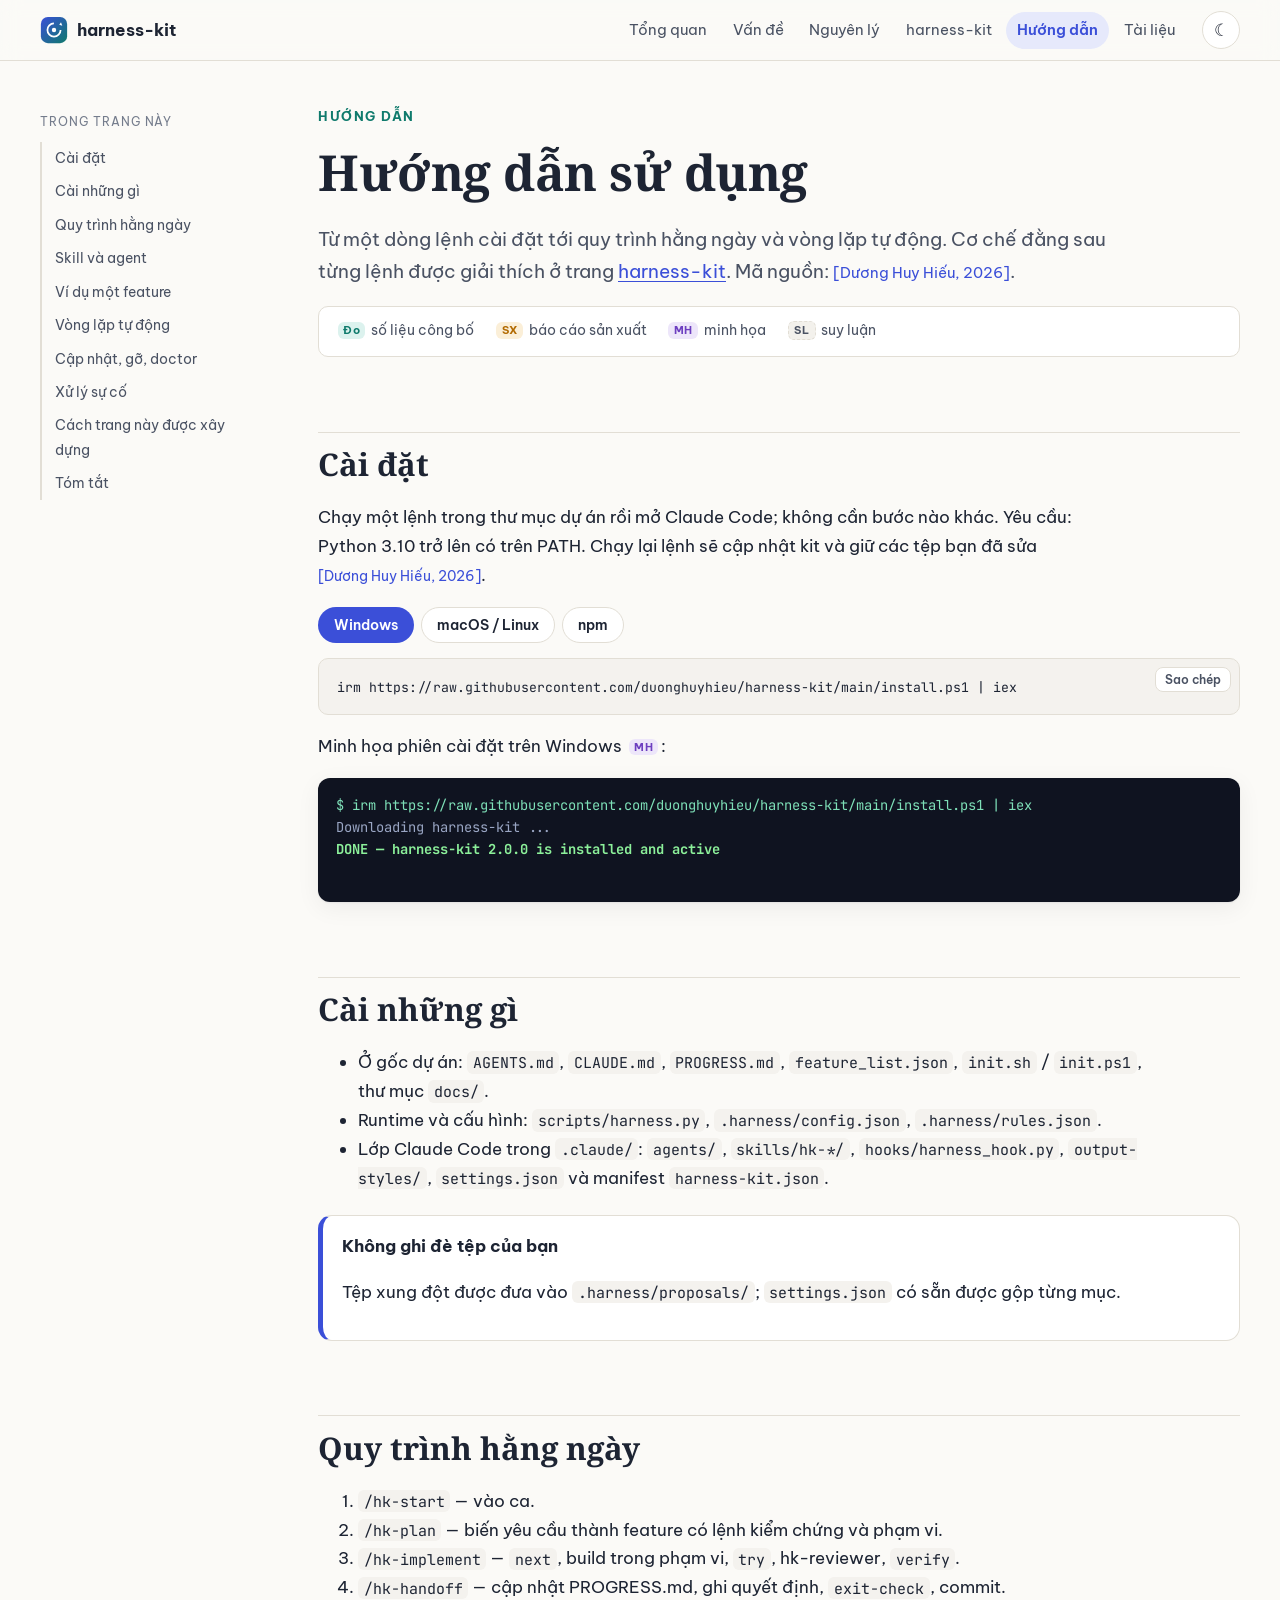
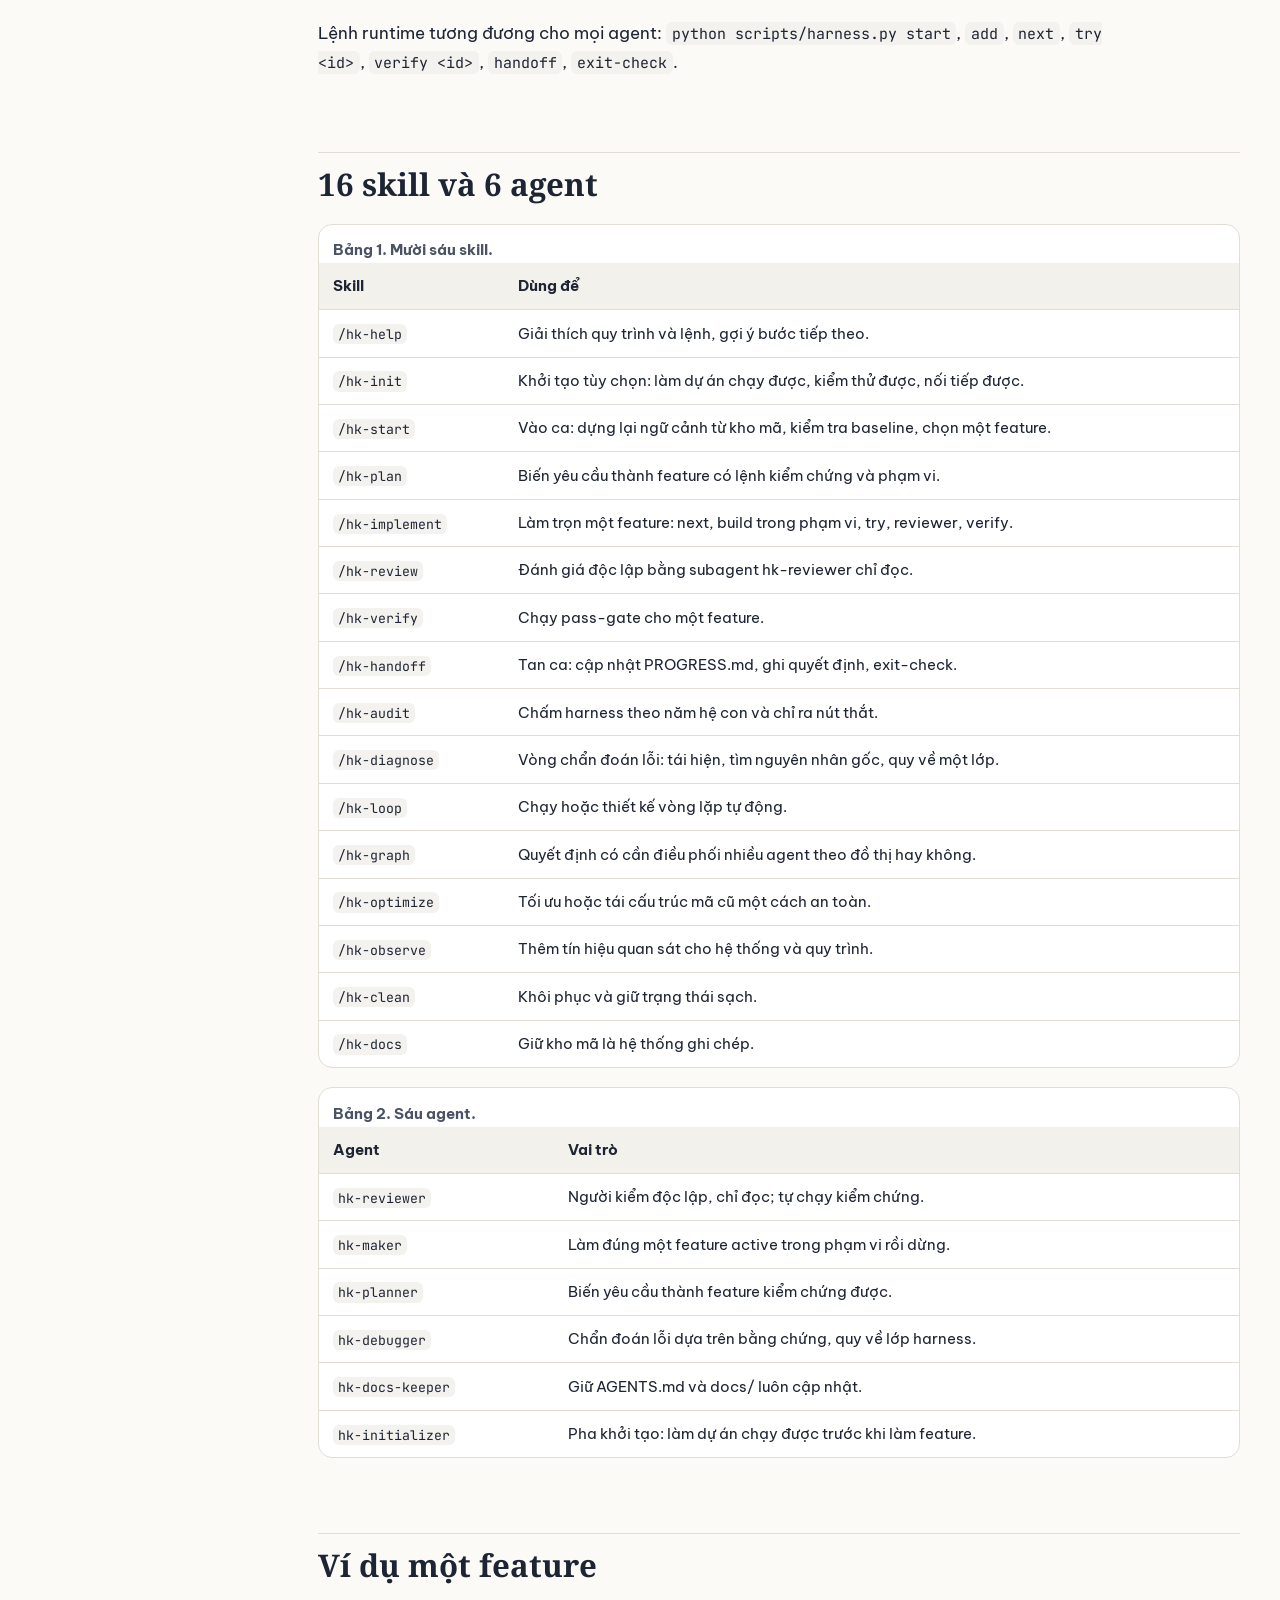
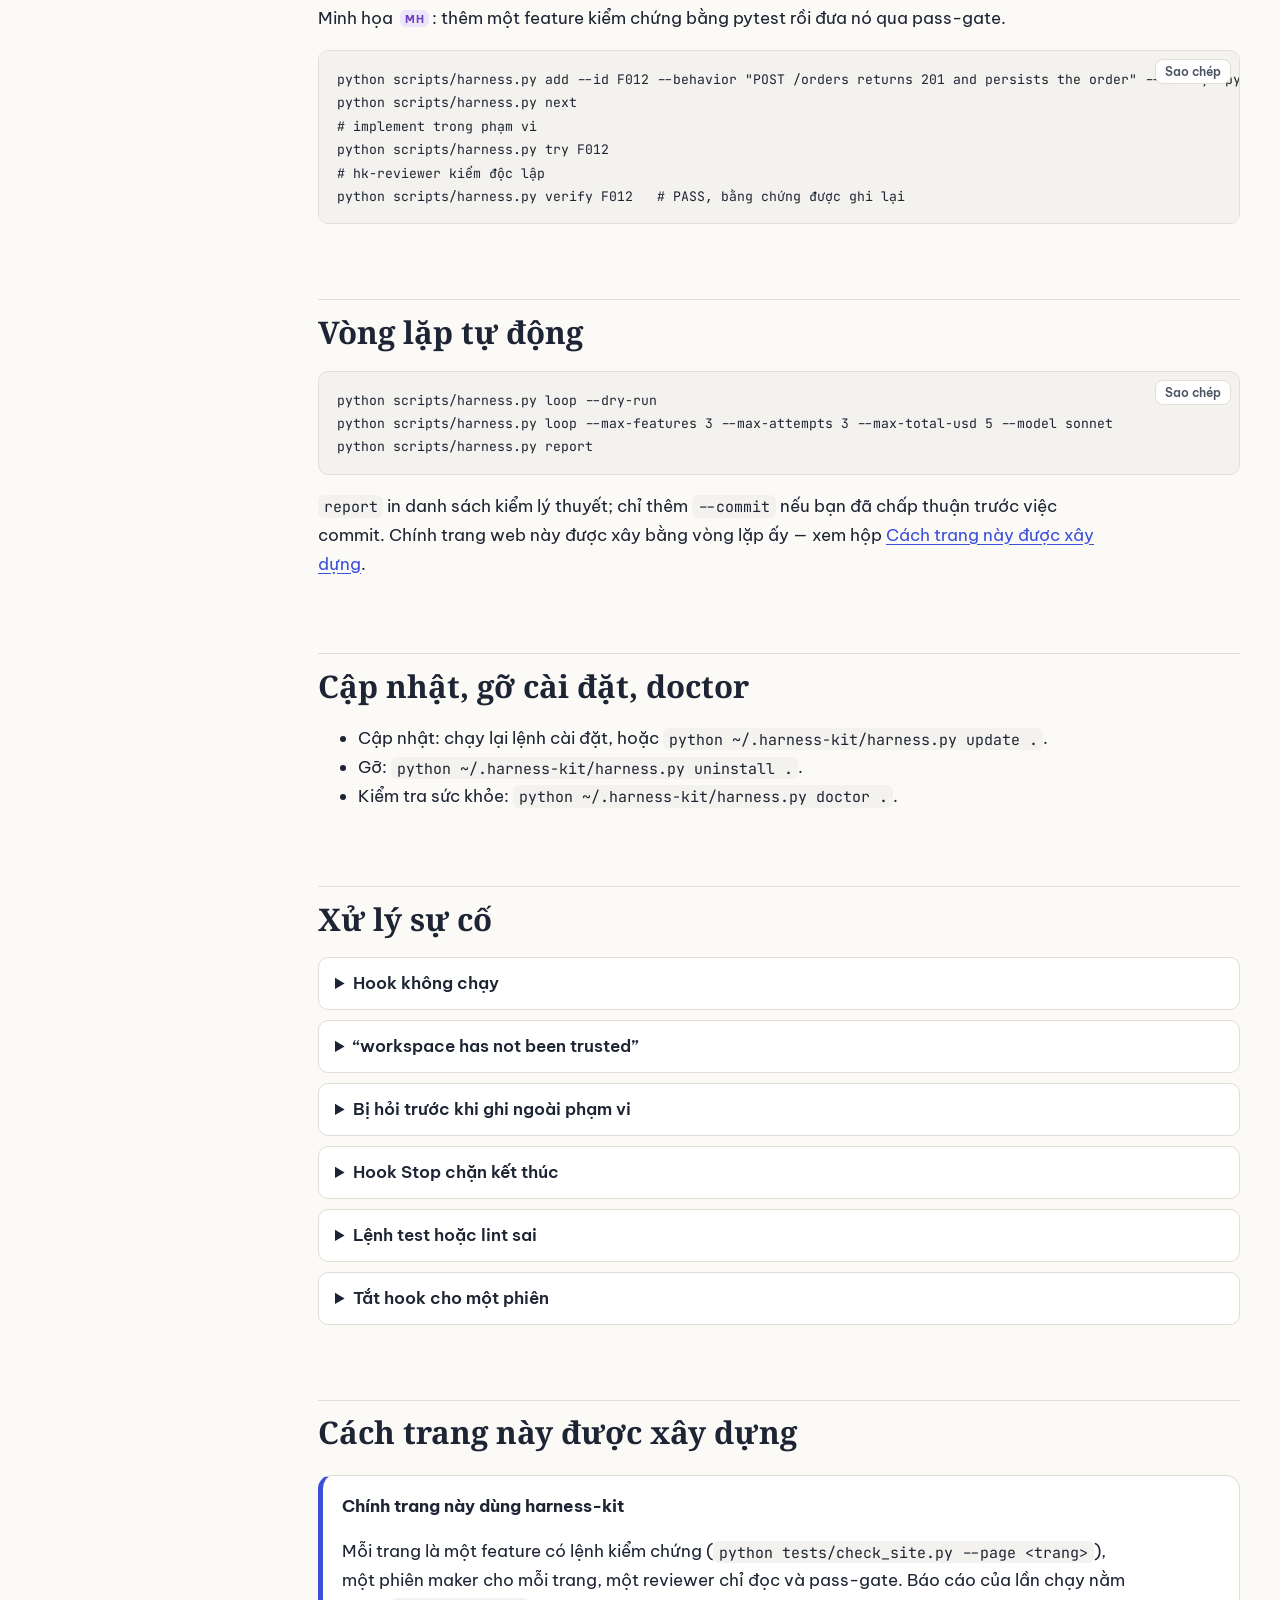
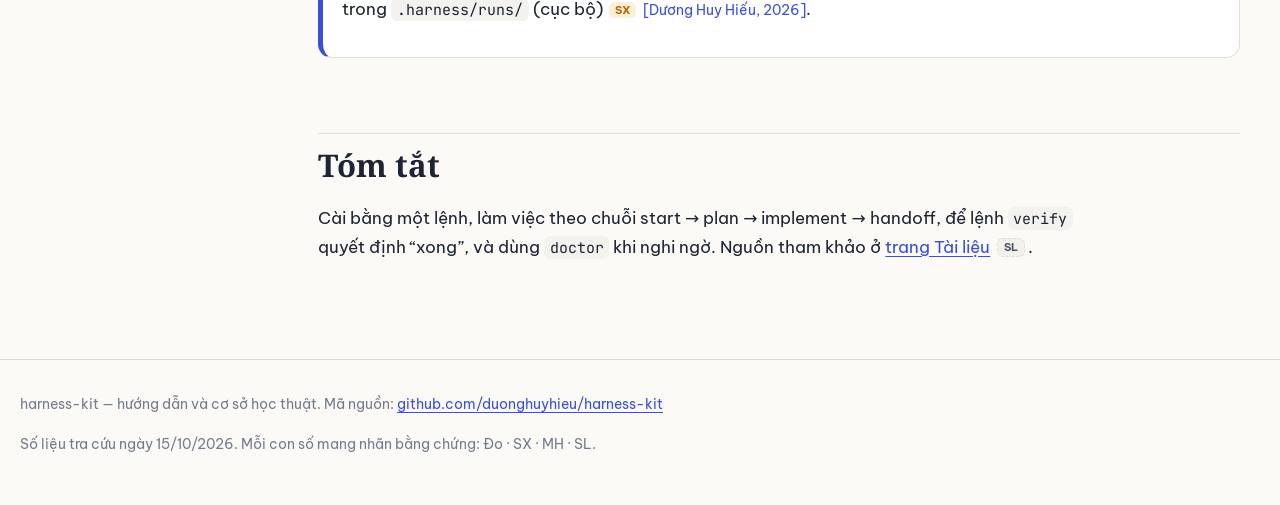
==== guide.html @ b2e69d12 "feat(F005): guide.html (Hướng dẫn sử dụng): install tabs (Windows / macO Automated by `harness.py lo" ====
<!doctype html>
<html lang="vi">
<head>
  <meta charset="utf-8">
  <meta name="viewport" content="width=device-width, initial-scale=1">
  <title>Hướng dẫn sử dụng — harness-kit</title>
  <meta name="description" content="Cài đặt harness-kit trên Windows, macOS/Linux hoặc npm, quy trình hằng ngày, 16 skill và 6 agent, ví dụ một feature, vòng lặp tự động, cập nhật và xử lý sự cố.">
  <link rel="preconnect" href="https://fonts.googleapis.com">
  <link rel="preconnect" href="https://fonts.gstatic.com" crossorigin>
  <link href="https://fonts.googleapis.com/css2?family=Be+Vietnam+Pro:wght@400;600;700&family=Noto+Serif:wght@600;700&family=JetBrains+Mono:wght@400;600&display=swap" rel="stylesheet">
  <link rel="stylesheet" href="assets/css/style.css">
  <link rel="icon" href="assets/img/mark.svg" type="image/svg+xml">
  <script defer src="assets/js/main.js"></script>
</head>
<body>
<a class="skip-link" href="#main">Bỏ qua điều hướng</a>
<div class="progress" aria-hidden="true"></div>
<header class="site-header">
  <div class="site-header__inner">
    <a class="brand" href="index.html"><img class="brand__mark" src="assets/img/mark.svg" alt="">harness-kit</a>
    <nav class="nav" aria-label="Điều hướng chính">
      <a href="index.html">Tổng quan</a>
      <a href="problems.html">Vấn đề</a>
      <a href="principles.html">Nguyên lý</a>
      <a href="harness-kit.html">harness-kit</a>
      <a href="guide.html" aria-current="page">Hướng dẫn</a>
      <a href="references.html">Tài liệu</a>
    </nav>
    <button class="theme-toggle" type="button" aria-label="Đổi giao diện sáng/tối">☾</button>
  </div>
</header>

<div class="page">
  <aside class="toc" aria-label="Mục lục trang">
    <p class="toc__title">Trong trang này</p>
    <ol>
      <li><a href="#cai-dat">Cài đặt</a></li>
      <li><a href="#cai-gi">Cài những gì</a></li>
      <li><a href="#quy-trinh">Quy trình hằng ngày</a></li>
      <li><a href="#lenh">Skill và agent</a></li>
      <li><a href="#vi-du">Ví dụ một feature</a></li>
      <li><a href="#vong-lap">Vòng lặp tự động</a></li>
      <li><a href="#cap-nhat">Cập nhật, gỡ, doctor</a></li>
      <li><a href="#su-co">Xử lý sự cố</a></li>
      <li><a href="#cach-xay-dung">Cách trang này được xây dựng</a></li>
      <li><a href="#tom-tat">Tóm tắt</a></li>
    </ol>
  </aside>

  <main id="main" class="content">
    <p class="eyebrow">HƯỚNG DẪN</p>
    <h1>Hướng dẫn sử dụng</h1>
    <p class="lead">Từ một dòng lệnh cài đặt tới quy trình hằng ngày và vòng lặp tự động. Cơ chế đằng sau từng lệnh được giải thích ở trang <a href="harness-kit.html">harness-kit</a>. Mã nguồn: <a class="cite" href="references.html#ref-harness-kit">Dương Huy Hiếu, 2026</a>.</p>

    <div class="legend" aria-label="Chú giải nhãn bằng chứng">
      <span><span class="ev" data-evidence="do">Đo</span> số liệu công bố</span>
      <span><span class="ev" data-evidence="sx">SX</span> báo cáo sản xuất</span>
      <span><span class="ev" data-evidence="mh">MH</span> minh họa</span>
      <span><span class="ev" data-evidence="sl">SL</span> suy luận</span>
    </div>

    <section id="cai-dat" class="reveal">
      <h2>Cài đặt</h2>
      <p>Chạy một lệnh trong thư mục dự án rồi mở Claude Code; không cần bước nào khác. Yêu cầu: Python 3.10 trở lên có trên PATH. Chạy lại lệnh sẽ cập nhật kit và giữ các tệp bạn đã sửa <a class="cite" href="references.html#ref-harness-kit">Dương Huy Hiếu, 2026</a>.</p>
      <div class="tabs" data-component="tabs">
        <div role="tablist" aria-label="Cách cài">
          <button role="tab" id="tab-win" aria-controls="panel-win">Windows</button>
          <button role="tab" id="tab-unix" aria-controls="panel-unix">macOS / Linux</button>
          <button role="tab" id="tab-npm" aria-controls="panel-npm">npm</button>
        </div>
        <div role="tabpanel" id="panel-win" aria-labelledby="tab-win"><pre><code>irm https://raw.githubusercontent.com/duonghuyhieu/harness-kit/main/install.ps1 | iex</code></pre></div>
        <div role="tabpanel" id="panel-unix" aria-labelledby="tab-unix"><pre><code>curl -fsSL https://raw.githubusercontent.com/duonghuyhieu/harness-kit/main/install.sh | bash</code></pre><p>Dùng được trong macOS, Linux và Git Bash.</p></div>
        <div role="tabpanel" id="panel-npm" aria-labelledby="tab-npm"><pre><code>npx github:duonghuyhieu/harness-kit
# hoặc
npm install -D github:duonghuyhieu/harness-kit</code></pre></div>
      </div>
      <p>Minh họa phiên cài đặt trên Windows <span class="ev" data-evidence="mh">MH</span>:</p>
      <div data-component="terminal" aria-label="Minh họa terminal">
        <span data-line="prompt">irm https://raw.githubusercontent.com/duonghuyhieu/harness-kit/main/install.ps1 | iex</span>
        <span data-line="out">Downloading harness-kit ...</span>
        <span data-line="ok">DONE — harness-kit 2.0.0 is installed and active</span>
      </div>
    </section>

    <section id="cai-gi" class="reveal">
      <h2>Cài những gì</h2>
      <ul>
        <li>Ở gốc dự án: <code>AGENTS.md</code>, <code>CLAUDE.md</code>, <code>PROGRESS.md</code>, <code>feature_list.json</code>, <code>init.sh</code> / <code>init.ps1</code>, thư mục <code>docs/</code>.</li>
        <li>Runtime và cấu hình: <code>scripts/harness.py</code>, <code>.harness/config.json</code>, <code>.harness/rules.json</code>.</li>
        <li>Lớp Claude Code trong <code>.claude/</code>: <code>agents/</code>, <code>skills/hk-*/</code>, <code>hooks/harness_hook.py</code>, <code>output-styles/</code>, <code>settings.json</code> và manifest <code>harness-kit.json</code>.</li>
      </ul>
      <div class="callout callout--note"><p class="callout__title">Không ghi đè tệp của bạn</p><p>Tệp xung đột được đưa vào <code>.harness/proposals/</code>; <code>settings.json</code> có sẵn được gộp từng mục.</p></div>
    </section>

    <section id="quy-trinh" class="reveal">
      <h2>Quy trình hằng ngày</h2>
      <ol>
        <li><code>/hk-start</code> — vào ca.</li>
        <li><code>/hk-plan</code> — biến yêu cầu thành feature có lệnh kiểm chứng và phạm vi.</li>
        <li><code>/hk-implement</code> — <code>next</code>, build trong phạm vi, <code>try</code>, hk-reviewer, <code>verify</code>.</li>
        <li><code>/hk-handoff</code> — cập nhật PROGRESS.md, ghi quyết định, <code>exit-check</code>, commit.</li>
      </ol>
      <p>Lệnh runtime tương đương cho mọi agent: <code>python scripts/harness.py start</code>, <code>add</code>, <code>next</code>, <code>try &lt;id&gt;</code>, <code>verify &lt;id&gt;</code>, <code>handoff</code>, <code>exit-check</code>.</p>
    </section>

    <section id="lenh" class="reveal">
      <h2>16 skill và 6 agent</h2>
      <div class="table-wrap"><table><caption>Bảng 1. Mười sáu skill.</caption><thead><tr><th>Skill</th><th>Dùng để</th></tr></thead><tbody>
        <tr><td><code>/hk-help</code></td><td>Giải thích quy trình và lệnh, gợi ý bước tiếp theo.</td></tr>
        <tr><td><code>/hk-init</code></td><td>Khởi tạo tùy chọn: làm dự án chạy được, kiểm thử được, nối tiếp được.</td></tr>
        <tr><td><code>/hk-start</code></td><td>Vào ca: dựng lại ngữ cảnh từ kho mã, kiểm tra baseline, chọn một feature.</td></tr>
        <tr><td><code>/hk-plan</code></td><td>Biến yêu cầu thành feature có lệnh kiểm chứng và phạm vi.</td></tr>
        <tr><td><code>/hk-implement</code></td><td>Làm trọn một feature: next, build trong phạm vi, try, reviewer, verify.</td></tr>
        <tr><td><code>/hk-review</code></td><td>Đánh giá độc lập bằng subagent hk-reviewer chỉ đọc.</td></tr>
        <tr><td><code>/hk-verify</code></td><td>Chạy pass-gate cho một feature.</td></tr>
        <tr><td><code>/hk-handoff</code></td><td>Tan ca: cập nhật PROGRESS.md, ghi quyết định, exit-check.</td></tr>
        <tr><td><code>/hk-audit</code></td><td>Chấm harness theo năm hệ con và chỉ ra nút thắt.</td></tr>
        <tr><td><code>/hk-diagnose</code></td><td>Vòng chẩn đoán lỗi: tái hiện, tìm nguyên nhân gốc, quy về một lớp.</td></tr>
        <tr><td><code>/hk-loop</code></td><td>Chạy hoặc thiết kế vòng lặp tự động.</td></tr>
        <tr><td><code>/hk-graph</code></td><td>Quyết định có cần điều phối nhiều agent theo đồ thị hay không.</td></tr>
        <tr><td><code>/hk-optimize</code></td><td>Tối ưu hoặc tái cấu trúc mã cũ một cách an toàn.</td></tr>
        <tr><td><code>/hk-observe</code></td><td>Thêm tín hiệu quan sát cho hệ thống và quy trình.</td></tr>
        <tr><td><code>/hk-clean</code></td><td>Khôi phục và giữ trạng thái sạch.</td></tr>
        <tr><td><code>/hk-docs</code></td><td>Giữ kho mã là hệ thống ghi chép.</td></tr>
      </tbody></table></div>
      <div class="table-wrap"><table><caption>Bảng 2. Sáu agent.</caption><thead><tr><th>Agent</th><th>Vai trò</th></tr></thead><tbody>
        <tr><td><code>hk-reviewer</code></td><td>Người kiểm độc lập, chỉ đọc; tự chạy kiểm chứng.</td></tr>
        <tr><td><code>hk-maker</code></td><td>Làm đúng một feature active trong phạm vi rồi dừng.</td></tr>
        <tr><td><code>hk-planner</code></td><td>Biến yêu cầu thành feature kiểm chứng được.</td></tr>
        <tr><td><code>hk-debugger</code></td><td>Chẩn đoán lỗi dựa trên bằng chứng, quy về lớp harness.</td></tr>
        <tr><td><code>hk-docs-keeper</code></td><td>Giữ AGENTS.md và docs/ luôn cập nhật.</td></tr>
        <tr><td><code>hk-initializer</code></td><td>Pha khởi tạo: làm dự án chạy được trước khi làm feature.</td></tr>
      </tbody></table></div>
    </section>

    <section id="vi-du" class="reveal">
      <h2>Ví dụ một feature</h2>
      <p>Minh họa <span class="ev" data-evidence="mh">MH</span>: thêm một feature kiểm chứng bằng pytest rồi đưa nó qua pass-gate.</p>
      <pre><code>python scripts/harness.py add --id F012 --behavior "POST /orders returns 201 and persists the order" --verify "pytest tests/test_orders.py -q" --scope "src/orders/*" "tests/test_orders.py"
python scripts/harness.py next
# implement trong phạm vi
python scripts/harness.py try F012
# hk-reviewer kiểm độc lập
python scripts/harness.py verify F012   # PASS, bằng chứng được ghi lại</code></pre>
    </section>

    <section id="vong-lap" class="reveal">
      <h2>Vòng lặp tự động</h2>
      <pre><code>python scripts/harness.py loop --dry-run
python scripts/harness.py loop --max-features 3 --max-attempts 3 --max-total-usd 5 --model sonnet
python scripts/harness.py report</code></pre>
      <p><code>report</code> in danh sách kiểm lý thuyết; chỉ thêm <code>--commit</code> nếu bạn đã chấp thuận trước việc commit. Chính trang web này được xây bằng vòng lặp ấy — xem hộp <a href="#cach-xay-dung">Cách trang này được xây dựng</a>.</p>
    </section>

    <section id="cap-nhat" class="reveal">
      <h2>Cập nhật, gỡ cài đặt, doctor</h2>
      <ul>
        <li>Cập nhật: chạy lại lệnh cài đặt, hoặc <code>python ~/.harness-kit/harness.py update .</code>.</li>
        <li>Gỡ: <code>python ~/.harness-kit/harness.py uninstall .</code>.</li>
        <li>Kiểm tra sức khỏe: <code>python ~/.harness-kit/harness.py doctor .</code>.</li>
      </ul>
    </section>

    <section id="su-co" class="reveal">
      <h2>Xử lý sự cố</h2>
      <details class="faq"><summary>Hook không chạy</summary><p>Chạy <code>doctor</code>: lệnh kiểm tra python cho hook và việc đăng ký hook.</p></details>
      <details class="faq"><summary>“workspace has not been trusted”</summary><p>Mở dự án một lần ở chế độ tương tác và chấp nhận trust. Sau đó các quy tắc allow có hiệu lực; hook và quy tắc deny vốn đã áp dụng.</p></details>
      <details class="faq"><summary>Bị hỏi trước khi ghi ngoài phạm vi</summary><p>Đây là thiết kế. Thêm tệp vào scope của feature hoặc tạo feature mới; hoặc đặt <code>"scope_guard": "off"</code>.</p></details>
      <details class="faq"><summary>Hook Stop chặn kết thúc</summary><p>Sửa các vấn đề được liệt kê rồi chạy <code>exit-check</code>.</p></details>
      <details class="faq"><summary>Lệnh test hoặc lint sai</summary><p>Sửa mục <code>commands</code> trong <code>.harness/config.json</code>.</p></details>
      <details class="faq"><summary>Tắt hook cho một phiên</summary><p>Đặt biến môi trường <code>HARNESS_HOOKS=off</code>.</p></details>
    </section>

    <section id="cach-xay-dung" class="reveal">
      <h2>Cách trang này được xây dựng</h2>
      <div class="callout callout--note"><p class="callout__title">Chính trang này dùng harness-kit</p>
        <p>Mỗi trang là một feature có lệnh kiểm chứng (<code>python tests/check_site.py --page &lt;trang&gt;</code>), một phiên maker cho mỗi trang, một reviewer chỉ đọc và pass-gate. Báo cáo của lần chạy nằm trong <code>.harness/runs/</code> (cục bộ) <span class="ev" data-evidence="sx">SX</span> <a class="cite" href="references.html#ref-harness-kit">Dương Huy Hiếu, 2026</a>.</p></div>
    </section>

    <section id="tom-tat" class="reveal">
      <h2>Tóm tắt</h2>
      <p>Cài bằng một lệnh, làm việc theo chuỗi start → plan → implement → handoff, để lệnh <code>verify</code> quyết định “xong”, và dùng <code>doctor</code> khi nghi ngờ. Nguồn tham khảo ở <a href="references.html">trang Tài liệu</a> <span class="ev" data-evidence="sl">SL</span>.</p>
    </section>
  </main>
</div>

<footer class="site-footer">
  <div class="site-footer__inner">
    <span>harness-kit — hướng dẫn và cơ sở học thuật. Mã nguồn: <a href="https://github.com/duonghuyhieu/harness-kit">github.com/duonghuyhieu/harness-kit</a></span>
    <span>Số liệu tra cứu ngày 15/10/2026. Mỗi con số mang nhãn bằng chứng: Đo · SX · MH · SL.</span>
  </div>
</footer>
</body>
</html>
---- assets/css/style.css ----
/* harness-tutorial — design system. Academic first: readable serif headings, generous measure, every number tagged
   with its evidence type. Motion is decorative only and switched off under prefers-reduced-motion. */

:root {
  --bg: #fbfaf7;
  --surface: #ffffff;
  --surface-2: #f3f1ec;
  --ink: #1d2433;
  --ink-2: #4a5263;
  --muted: #747c8c;
  --line: #e2ded5;
  --accent: #3b4fd8;
  --accent-soft: #e6e9fb;
  --teal: #0f7a6c;
  --teal-soft: #dcf2ee;
  --amber: #b26a00;
  --amber-soft: #fbefd8;
  --red: #c0352b;
  --red-soft: #fbe3e0;
  --violet: #6d3fc0;
  --violet-soft: #ede6fa;
  --code-bg: #f4f2ee;
  --shadow: 0 1px 2px rgba(20, 24, 40, .06), 0 6px 24px rgba(20, 24, 40, .06);
  --radius: 14px;
  --measure: 72ch;
  --font-body: "Be Vietnam Pro", "Segoe UI", system-ui, -apple-system, sans-serif;
  --font-serif: "Noto Serif", Georgia, "Times New Roman", serif;
  --font-mono: "JetBrains Mono", "Cascadia Code", Consolas, monospace;
  color-scheme: light;
}

@media (prefers-color-scheme: dark) {
  :root:not([data-theme="light"]) {
    --bg: #12151c; --surface: #191d26; --surface-2: #20252f; --ink: #e8eaf0; --ink-2: #b9bfcc; --muted: #8b93a3;
    --line: #2c323e; --accent: #8c9bff; --accent-soft: #252c52; --teal: #4fd1bd; --teal-soft: #173a35;
    --amber: #f2b45c; --amber-soft: #3a2e17; --red: #ff8a7f; --red-soft: #3d2220; --violet: #b99bff;
    --violet-soft: #2e2547; --code-bg: #1f2430; --shadow: 0 1px 2px rgba(0, 0, 0, .3), 0 8px 28px rgba(0, 0, 0, .35);
    color-scheme: dark;
  }
}
:root[data-theme="dark"] {
  --bg: #12151c; --surface: #191d26; --surface-2: #20252f; --ink: #e8eaf0; --ink-2: #b9bfcc; --muted: #8b93a3;
  --line: #2c323e; --accent: #8c9bff; --accent-soft: #252c52; --teal: #4fd1bd; --teal-soft: #173a35;
  --amber: #f2b45c; --amber-soft: #3a2e17; --red: #ff8a7f; --red-soft: #3d2220; --violet: #b99bff;
  --violet-soft: #2e2547; --code-bg: #1f2430; --shadow: 0 1px 2px rgba(0, 0, 0, .3), 0 8px 28px rgba(0, 0, 0, .35);
  color-scheme: dark;
}

* { box-sizing: border-box; }
html { scroll-behavior: smooth; scroll-padding-top: 84px; }
body {
  margin: 0; background: var(--bg); color: var(--ink); font-family: var(--font-body); font-size: 17px;
  line-height: 1.7; -webkit-font-smoothing: antialiased;
}
img, svg { max-width: 100%; }
a { color: var(--accent); text-underline-offset: 3px; }
a:hover { text-decoration-thickness: 2px; }
:focus-visible { outline: 3px solid var(--accent); outline-offset: 2px; border-radius: 4px; }
h1, h2, h3, h4 { font-family: var(--font-serif); line-height: 1.25; color: var(--ink); }
h1 { font-size: clamp(2rem, 4.2vw, 3.1rem); margin: .2em 0 .4em; letter-spacing: -.01em; }
h2 { font-size: clamp(1.45rem, 2.6vw, 1.95rem); margin: 2.4em 0 .6em; padding-top: .4em; border-top: 1px solid var(--line); }
h3 { font-size: 1.22rem; margin: 1.8em 0 .5em; }
p, li { max-width: var(--measure); }
code, pre, kbd { font-family: var(--font-mono); font-size: .88em; }
code { background: var(--code-bg); padding: .12em .38em; border-radius: 6px; }
pre {
  background: var(--code-bg); border: 1px solid var(--line); border-radius: 10px; padding: 1rem 1.1rem;
  overflow-x: auto; line-height: 1.55; position: relative;
}
pre code { background: none; padding: 0; }
.skip-link { position: absolute; left: -999px; top: 8px; background: var(--surface); padding: .5rem 1rem; z-index: 100; }
.skip-link:focus { left: 8px; }

/* ---------- header / nav / footer ---------- */
.progress { position: fixed; inset: 0 0 auto 0; height: 3px; background: linear-gradient(90deg, var(--accent), var(--teal));
  transform-origin: 0 50%; transform: scaleX(0); z-index: 60; }
.site-header {
  position: sticky; top: 0; z-index: 50; backdrop-filter: saturate(1.4) blur(10px);
  background: color-mix(in srgb, var(--bg) 82%, transparent); border-bottom: 1px solid var(--line);
}
.site-header__inner { max-width: 1240px; margin: 0 auto; display: flex; align-items: center; gap: 1rem; padding: .7rem 1.25rem; }
.brand { display: flex; align-items: center; gap: .55rem; font-weight: 700; color: var(--ink); text-decoration: none; }
.brand__mark { width: 28px; height: 28px; }
.nav { display: flex; gap: .2rem; flex-wrap: wrap; margin-left: auto; }
.nav a { color: var(--ink-2); text-decoration: none; padding: .35rem .7rem; border-radius: 999px; font-size: .94rem; }
.nav a:hover { background: var(--surface-2); color: var(--ink); }
.nav a[aria-current="page"] { background: var(--accent-soft); color: var(--accent); font-weight: 600; }
.theme-toggle { border: 1px solid var(--line); background: var(--surface); color: var(--ink); border-radius: 999px;
  width: 38px; height: 38px; cursor: pointer; font-size: 1.05rem; }
.site-footer { border-top: 1px solid var(--line); margin-top: 5rem; padding: 2rem 1.25rem 3rem; color: var(--muted); font-size: .9rem; }
.site-footer__inner { max-width: 1240px; margin: 0 auto; display: flex; flex-wrap: wrap; gap: 1rem 2rem; justify-content: space-between; }

/* ---------- page layout ---------- */
.page { max-width: 1240px; margin: 0 auto; padding: 0 1.25rem; display: grid; grid-template-columns: 230px minmax(0, 1fr); gap: 3rem; }
.page--wide { grid-template-columns: minmax(0, 1fr); }
.toc { position: sticky; top: 92px; align-self: start; max-height: calc(100vh - 110px); overflow: auto; padding: 1.2rem 0; font-size: .9rem; }
.toc__title { font-size: .75rem; text-transform: uppercase; letter-spacing: .08em; color: var(--muted); margin: 0 0 .6rem; }
.toc ol { list-style: none; margin: 0; padding: 0; border-left: 2px solid var(--line); }
.toc a { display: block; padding: .28rem .8rem; margin-left: -2px; border-left: 2px solid transparent; color: var(--ink-2); text-decoration: none; }
.toc a.is-active { border-left-color: var(--accent); color: var(--accent); font-weight: 600; }
.content { padding: 2rem 0 0; min-width: 0; }
.eyebrow { font-size: .8rem; font-weight: 700; letter-spacing: .12em; text-transform: uppercase; color: var(--teal); }
.lead { font-size: 1.18rem; color: var(--ink-2); max-width: 64ch; }

/* ---------- hero ---------- */
.hero { display: grid; grid-template-columns: minmax(0, 1.1fr) minmax(0, .9fr); gap: 2.5rem; align-items: center; padding: 3.5rem 0 1rem; }
.hero__title { font-size: clamp(2.2rem, 5vw, 3.6rem); }
.hero__title em { font-style: normal; background: linear-gradient(120deg, var(--accent), var(--teal)); -webkit-background-clip: text; background-clip: text; color: transparent; }
.hero__actions { display: flex; flex-wrap: wrap; gap: .7rem; margin-top: 1.4rem; }
.btn { display: inline-flex; align-items: center; gap: .45rem; padding: .7rem 1.15rem; border-radius: 999px; text-decoration: none;
  font-weight: 600; border: 1px solid var(--line); color: var(--ink); background: var(--surface); box-shadow: var(--shadow); }
.btn--primary { background: var(--accent); color: #fff; border-color: transparent; }
.btn:hover { transform: translateY(-1px); }

/* ---------- evidence tags & citations ---------- */
.ev { display: inline-block; font: 700 .68rem/1 var(--font-body); letter-spacing: .04em; padding: .28em .5em; border-radius: 6px;
  vertical-align: .15em; margin: 0 .25em; cursor: help; white-space: nowrap; }
.ev[data-evidence="do"] { background: var(--teal-soft); color: var(--teal); }
.ev[data-evidence="sx"] { background: var(--amber-soft); color: var(--amber); }
.ev[data-evidence="mh"] { background: var(--violet-soft); color: var(--violet); }
.ev[data-evidence="sl"] { background: var(--surface-2); color: var(--ink-2); border: 1px dashed var(--line); }
.cite { font-size: .82em; text-decoration: none; color: var(--accent); white-space: nowrap; }
.cite::before { content: "["; } .cite::after { content: "]"; }
.legend { display: flex; flex-wrap: wrap; gap: .5rem 1.2rem; font-size: .88rem; color: var(--ink-2); padding: .8rem 1rem;
  background: var(--surface); border: 1px solid var(--line); border-radius: 10px; }

/* ---------- stats ---------- */
.stat-grid { display: grid; grid-template-columns: repeat(auto-fit, minmax(210px, 1fr)); gap: 1rem; margin: 1.6rem 0; }
.stat { background: var(--surface); border: 1px solid var(--line); border-radius: var(--radius); padding: 1.15rem 1.2rem; box-shadow: var(--shadow); position: relative; }
.stat__value { font: 700 2.1rem/1.1 var(--font-serif); color: var(--accent); display: block; }
.stat__label { color: var(--ink-2); font-size: .95rem; display: block; margin-top: .35rem; }
.stat__source { font-size: .82rem; color: var(--muted); margin-top: .5rem; display: block; }
.stat .ev { position: absolute; top: .8rem; right: .7rem; }

/* ---------- cards ---------- */
.card-grid { display: grid; grid-template-columns: repeat(auto-fit, minmax(240px, 1fr)); gap: 1rem; margin: 1.5rem 0; }
.card { background: var(--surface); border: 1px solid var(--line); border-radius: var(--radius); padding: 1.2rem 1.25rem; box-shadow: var(--shadow);
  text-decoration: none; color: var(--ink); display: block; transition: transform .2s, border-color .2s; }
a.card:hover { transform: translateY(-3px); border-color: var(--accent); }
.card__kicker { font-size: .78rem; font-weight: 700; text-transform: uppercase; letter-spacing: .08em; color: var(--teal); }
.card h3 { margin: .3rem 0 .4rem; font-size: 1.12rem; }
.card p { margin: 0; color: var(--ink-2); font-size: .95rem; }

.problem-card { background: var(--surface); border: 1px solid var(--line); border-left: 5px solid var(--red); border-radius: var(--radius);
  padding: 1.3rem 1.4rem; margin: 1.4rem 0; box-shadow: var(--shadow); }
.problem-card__head { display: flex; align-items: baseline; gap: .7rem; flex-wrap: wrap; }
.problem-card__head h2, .problem-card__head h3 { margin: 0; border: 0; padding: 0; }
.problem-card__num { font: 700 .85rem var(--font-mono); color: var(--red); }
.problem-card__grid { display: grid; grid-template-columns: repeat(auto-fit, minmax(220px, 1fr)); gap: 1rem; margin-top: .9rem; }
.problem-card__grid > div { background: var(--surface-2); border-radius: 10px; padding: .8rem .95rem; font-size: .95rem; }
.problem-card__grid h4 { margin: 0 0 .3rem; font: 700 .78rem var(--font-body); text-transform: uppercase; letter-spacing: .07em; color: var(--muted); }
.problem-card__fix { border-left: 3px solid var(--teal); }

.principle { display: grid; grid-template-columns: 54px minmax(0, 1fr); gap: 1rem; margin: 1.6rem 0; }
.principle__num { width: 54px; height: 54px; border-radius: 16px; display: grid; place-items: center; font: 700 1.2rem var(--font-serif);
  background: var(--accent-soft); color: var(--accent); }
.principle__body h2, .principle__body h3 { margin-top: .2rem; border: 0; padding: 0; }
.mini-table { display: grid; grid-template-columns: repeat(auto-fit, minmax(180px, 1fr)); gap: .6rem; margin: .8rem 0; }
.mini-table > div { border: 1px solid var(--line); border-radius: 10px; padding: .6rem .8rem; background: var(--surface); font-size: .92rem; }
.mini-table b { display: block; font-size: .74rem; text-transform: uppercase; letter-spacing: .07em; color: var(--muted); }

/* ---------- callouts, tables ---------- */
.callout { border-radius: var(--radius); padding: 1rem 1.2rem; margin: 1.4rem 0; border: 1px solid var(--line); background: var(--surface); }
.callout--note { border-left: 5px solid var(--accent); }
.callout--warn { border-left: 5px solid var(--amber); background: color-mix(in srgb, var(--amber-soft) 45%, var(--surface)); }
.callout--build { border-left: 5px solid var(--teal); background: color-mix(in srgb, var(--teal-soft) 40%, var(--surface)); }
.callout__title { font-weight: 700; margin: 0 0 .3rem; }
.table-wrap { overflow-x: auto; border: 1px solid var(--line); border-radius: var(--radius); margin: 1.2rem 0; background: var(--surface); }
table { border-collapse: collapse; width: 100%; font-size: .94rem; }
th, td { text-align: left; padding: .65rem .85rem; border-bottom: 1px solid var(--line); vertical-align: top; }
th { background: var(--surface-2); font-weight: 700; }
tr:last-child td { border-bottom: 0; }
caption { caption-side: top; text-align: left; padding: .8rem .9rem 0; font-weight: 700; color: var(--ink-2); }

/* ---------- interactive components (rendered by main.js) ---------- */
.figure { margin: 1.8rem 0; background: var(--surface); border: 1px solid var(--line); border-radius: var(--radius); padding: 1.1rem; box-shadow: var(--shadow); }
.figure figcaption { font-size: .9rem; color: var(--muted); margin-top: .7rem; }
.loop-diagram svg { width: 100%; height: auto; display: block; }
.loop-diagram .node rect { fill: var(--surface-2); stroke: var(--line); stroke-width: 1.5; }
.loop-diagram .node text { fill: var(--ink); font: 600 13px var(--font-body); }
.loop-diagram .node.is-on rect { stroke: var(--accent); stroke-width: 2.5; fill: var(--accent-soft); }
.loop-diagram .edge { stroke: var(--muted); stroke-width: 1.6; fill: none; }
.loop-diagram .edge--back { stroke: var(--amber); stroke-dasharray: 5 5; }
.loop-diagram .token { fill: var(--accent); }
.loop-diagram .caption { fill: var(--muted); font: 12px var(--font-body); }
.spectrum { display: grid; grid-template-columns: repeat(5, minmax(0, 1fr)); gap: .5rem; margin: 1.4rem 0; }
.spectrum__step { border-radius: 12px; padding: .9rem .8rem; background: var(--surface); border: 1px solid var(--line); text-align: center; transition: all .5s; }
.spectrum__step b { display: block; font-family: var(--font-serif); }
.spectrum__step small { color: var(--muted); }
.spectrum__step.is-on { background: var(--accent-soft); border-color: var(--accent); transform: translateY(-4px); }
.machine { display: grid; gap: 1rem; }
.machine__states { display: flex; flex-wrap: wrap; gap: .6rem; }
.machine__state { flex: 1 1 140px; border-radius: 12px; padding: .75rem; text-align: center; border: 2px solid var(--line); background: var(--surface); font-weight: 700; }
.machine__state.is-on { border-color: var(--accent); background: var(--accent-soft); color: var(--accent); }
.machine__state[data-state="passing"].is-on { border-color: var(--teal); background: var(--teal-soft); color: var(--teal); }
.machine__state[data-state="blocked"].is-on { border-color: var(--red); background: var(--red-soft); color: var(--red); }
.machine__actions { display: flex; flex-wrap: wrap; gap: .5rem; }
.machine__actions button, .tabs [role="tab"], .quiz button {
  font: 600 .9rem var(--font-body); border: 1px solid var(--line); background: var(--surface); color: var(--ink);
  border-radius: 999px; padding: .5rem .95rem; cursor: pointer; }
.machine__actions button:hover, .quiz button:hover { border-color: var(--accent); }
.machine__log { font: .85rem/1.5 var(--font-mono); background: var(--code-bg); border-radius: 10px; padding: .8rem 1rem; min-height: 5.5em; white-space: pre-wrap; }
.timeline { list-style: none; padding: 0; margin: 1.4rem 0; position: relative; }
.timeline::before { content: ""; position: absolute; left: 18px; top: 6px; bottom: 6px; width: 2px; background: var(--line); }
.timeline li { position: relative; padding: 0 0 1.1rem 52px; max-width: none; }
.timeline__dot { position: absolute; left: 8px; top: 4px; width: 22px; height: 22px; border-radius: 50%; background: var(--surface); border: 3px solid var(--accent); }
.timeline li.is-on .timeline__dot { background: var(--accent); box-shadow: 0 0 0 6px var(--accent-soft); }
.timeline b { font-family: var(--font-mono); font-size: .92rem; }
.tabs [role="tablist"] { display: flex; flex-wrap: wrap; gap: .4rem; margin-bottom: .8rem; }
.tabs [role="tab"][aria-selected="true"] { background: var(--accent); color: #fff; border-color: transparent; }
.tabs [role="tabpanel"][hidden] { display: none; }
.terminal { background: #0f1320; color: #d5dcf0; border-radius: 12px; padding: 1rem 1.1rem; font: .86rem/1.6 var(--font-mono); min-height: 9em; box-shadow: var(--shadow); }
.terminal .t-prompt { color: #7ee0b8; } .terminal .t-out { color: #9aa6c4; } .terminal .t-ok { color: #8cf09a; font-weight: 700; }
.copy-btn { position: absolute; top: .5rem; right: .5rem; font: 600 .75rem var(--font-body); border: 1px solid var(--line); background: var(--surface); color: var(--ink-2); border-radius: 8px; padding: .25rem .55rem; cursor: pointer; }
.quiz { border: 1px solid var(--line); border-radius: var(--radius); padding: 1rem 1.2rem; background: var(--surface); margin: 1.6rem 0; }
.quiz__q { font-weight: 700; margin-top: 0; }
.quiz__options { display: flex; flex-direction: column; gap: .5rem; align-items: flex-start; }
.quiz button.is-right { border-color: var(--teal); background: var(--teal-soft); color: var(--teal); }
.quiz button.is-wrong { border-color: var(--red); background: var(--red-soft); color: var(--red); }
.quiz__explain { margin: .7rem 0 0; color: var(--ink-2); font-size: .95rem; }
details.faq { border: 1px solid var(--line); border-radius: 10px; padding: .7rem 1rem; margin: .6rem 0; background: var(--surface); }
details.faq summary { cursor: pointer; font-weight: 600; }
.refs { padding-left: 1.4rem; }
.refs li { margin: .7rem 0; max-width: none; }
.refs li:target { background: var(--accent-soft); border-radius: 8px; outline: 6px solid var(--accent-soft); }
.refs .refs__use { display: block; color: var(--muted); font-size: .9rem; }

/* ---------- reveal on scroll ---------- */
.reveal { opacity: 0; transform: translateY(14px); transition: opacity .6s ease, transform .6s ease; }
.reveal.is-visible { opacity: 1; transform: none; }

@media (max-width: 960px) {
  .page { grid-template-columns: minmax(0, 1fr); gap: 0; }
  .toc { display: none; }
  .hero { grid-template-columns: minmax(0, 1fr); padding-top: 2rem; }
  .spectrum { grid-template-columns: repeat(2, minmax(0, 1fr)); }
}
@media (max-width: 560px) {
  body { font-size: 16px; }
  .nav { width: 100%; margin-left: 0; }
  .site-header__inner { flex-wrap: wrap; }
}
@media (prefers-reduced-motion: reduce) {
  html { scroll-behavior: auto; }
  .reveal { opacity: 1; transform: none; transition: none; }
  * { animation: none !important; transition: none !important; }
}
@media print {
  .site-header, .toc, .theme-toggle, .progress, .copy-btn, .machine__actions { display: none !important; }
  .page { display: block; }
  .reveal { opacity: 1; transform: none; }
}
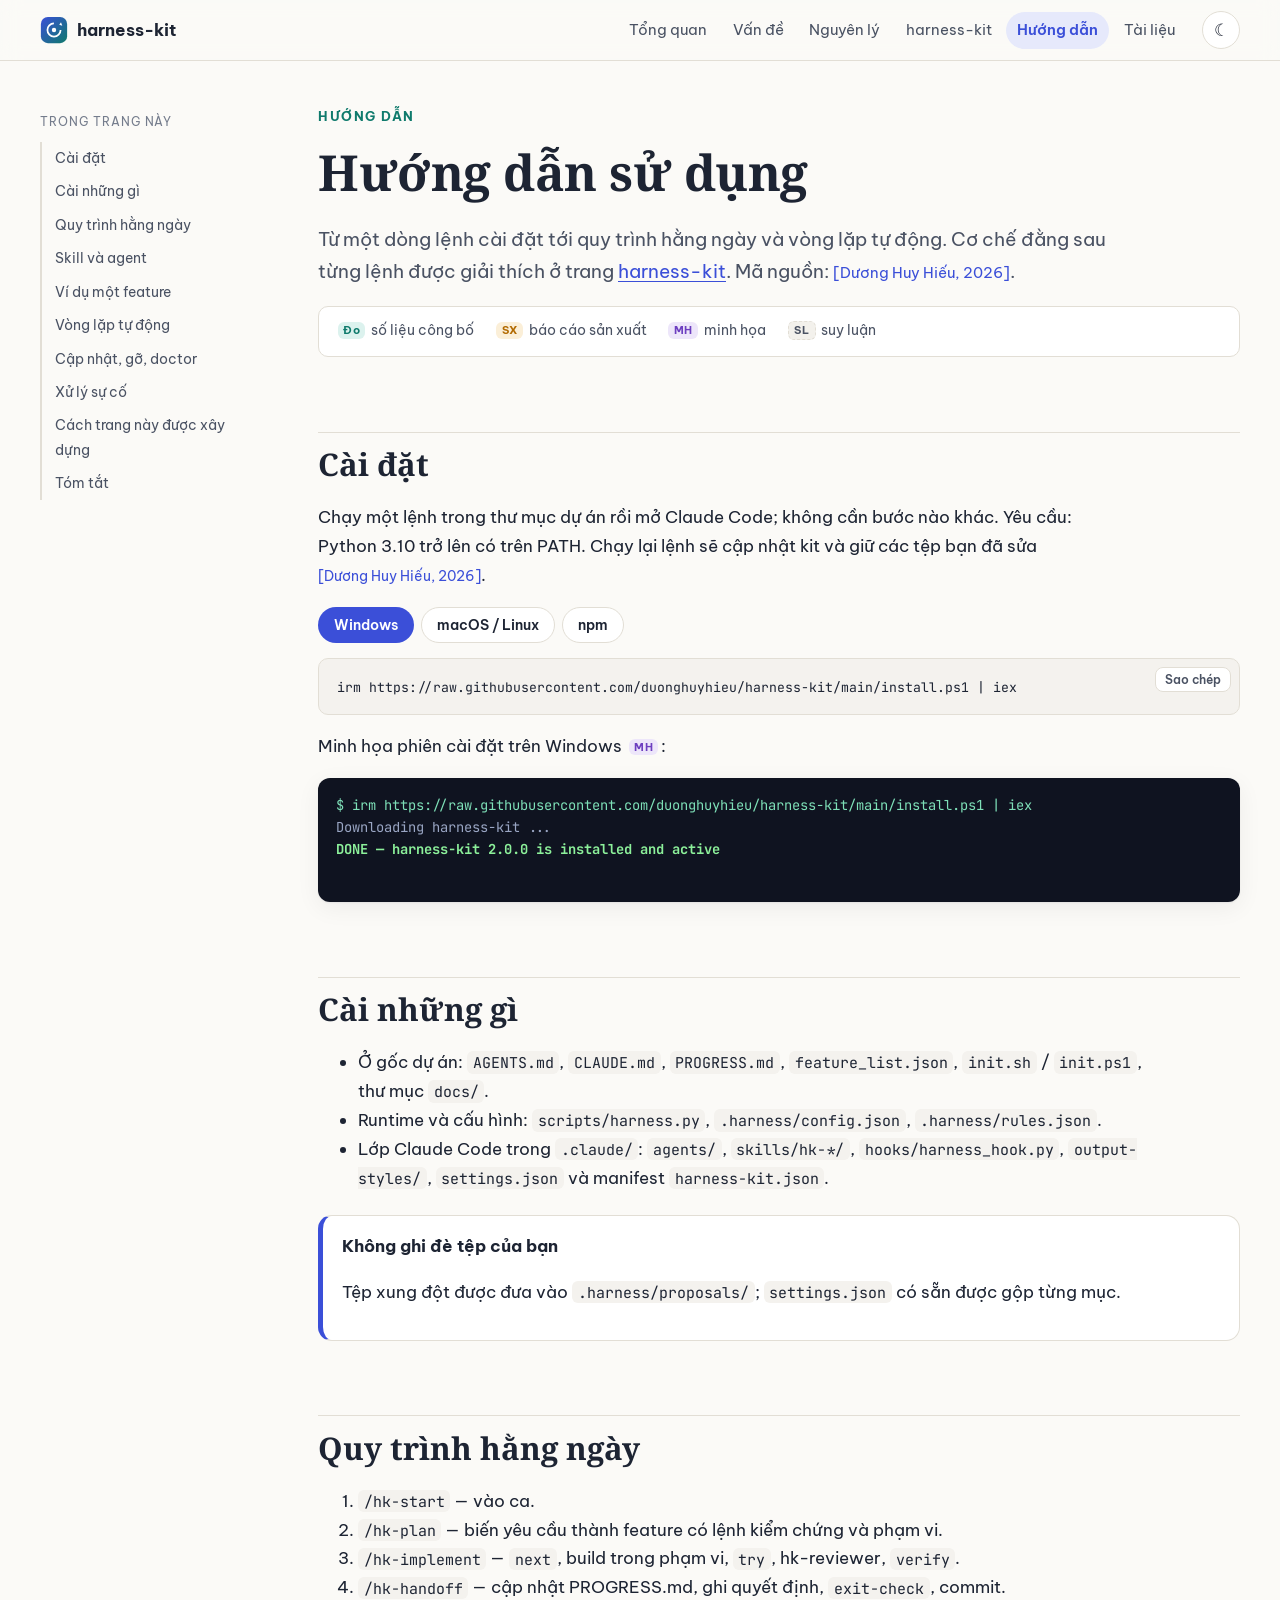
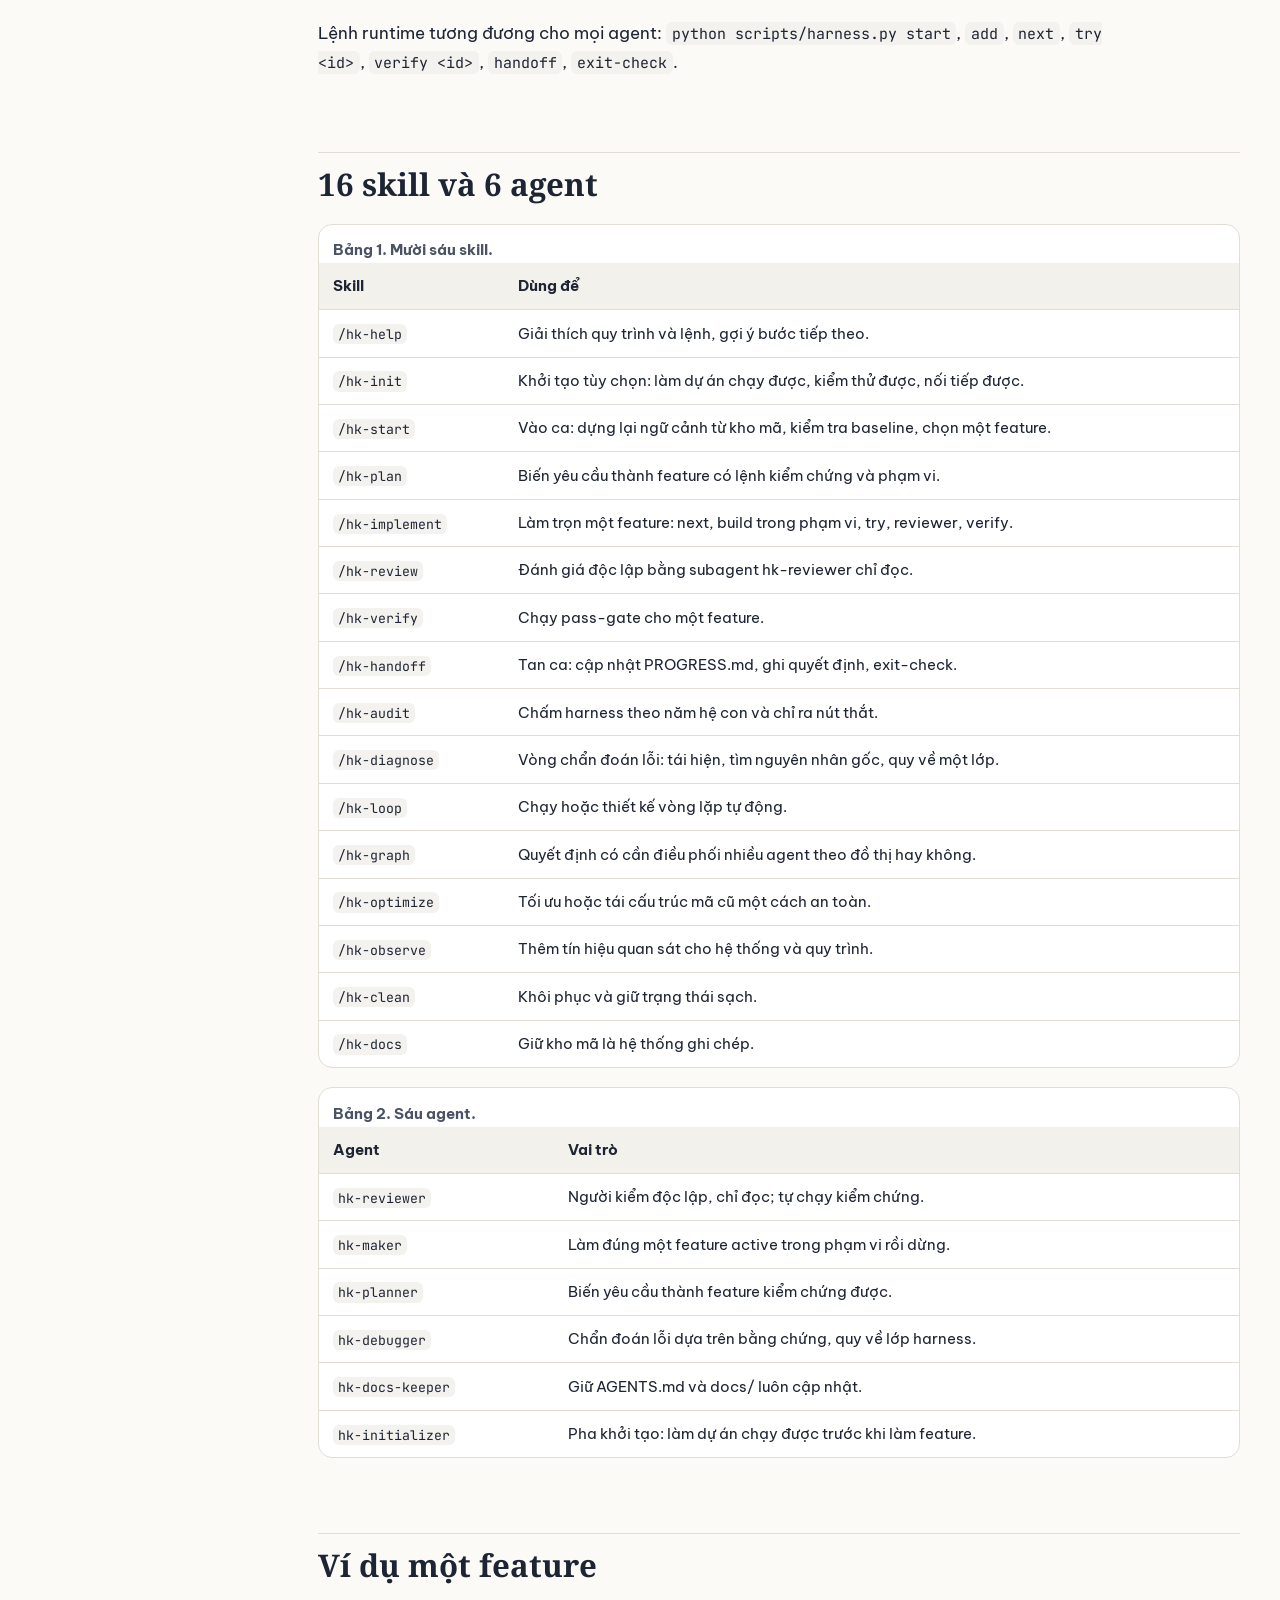
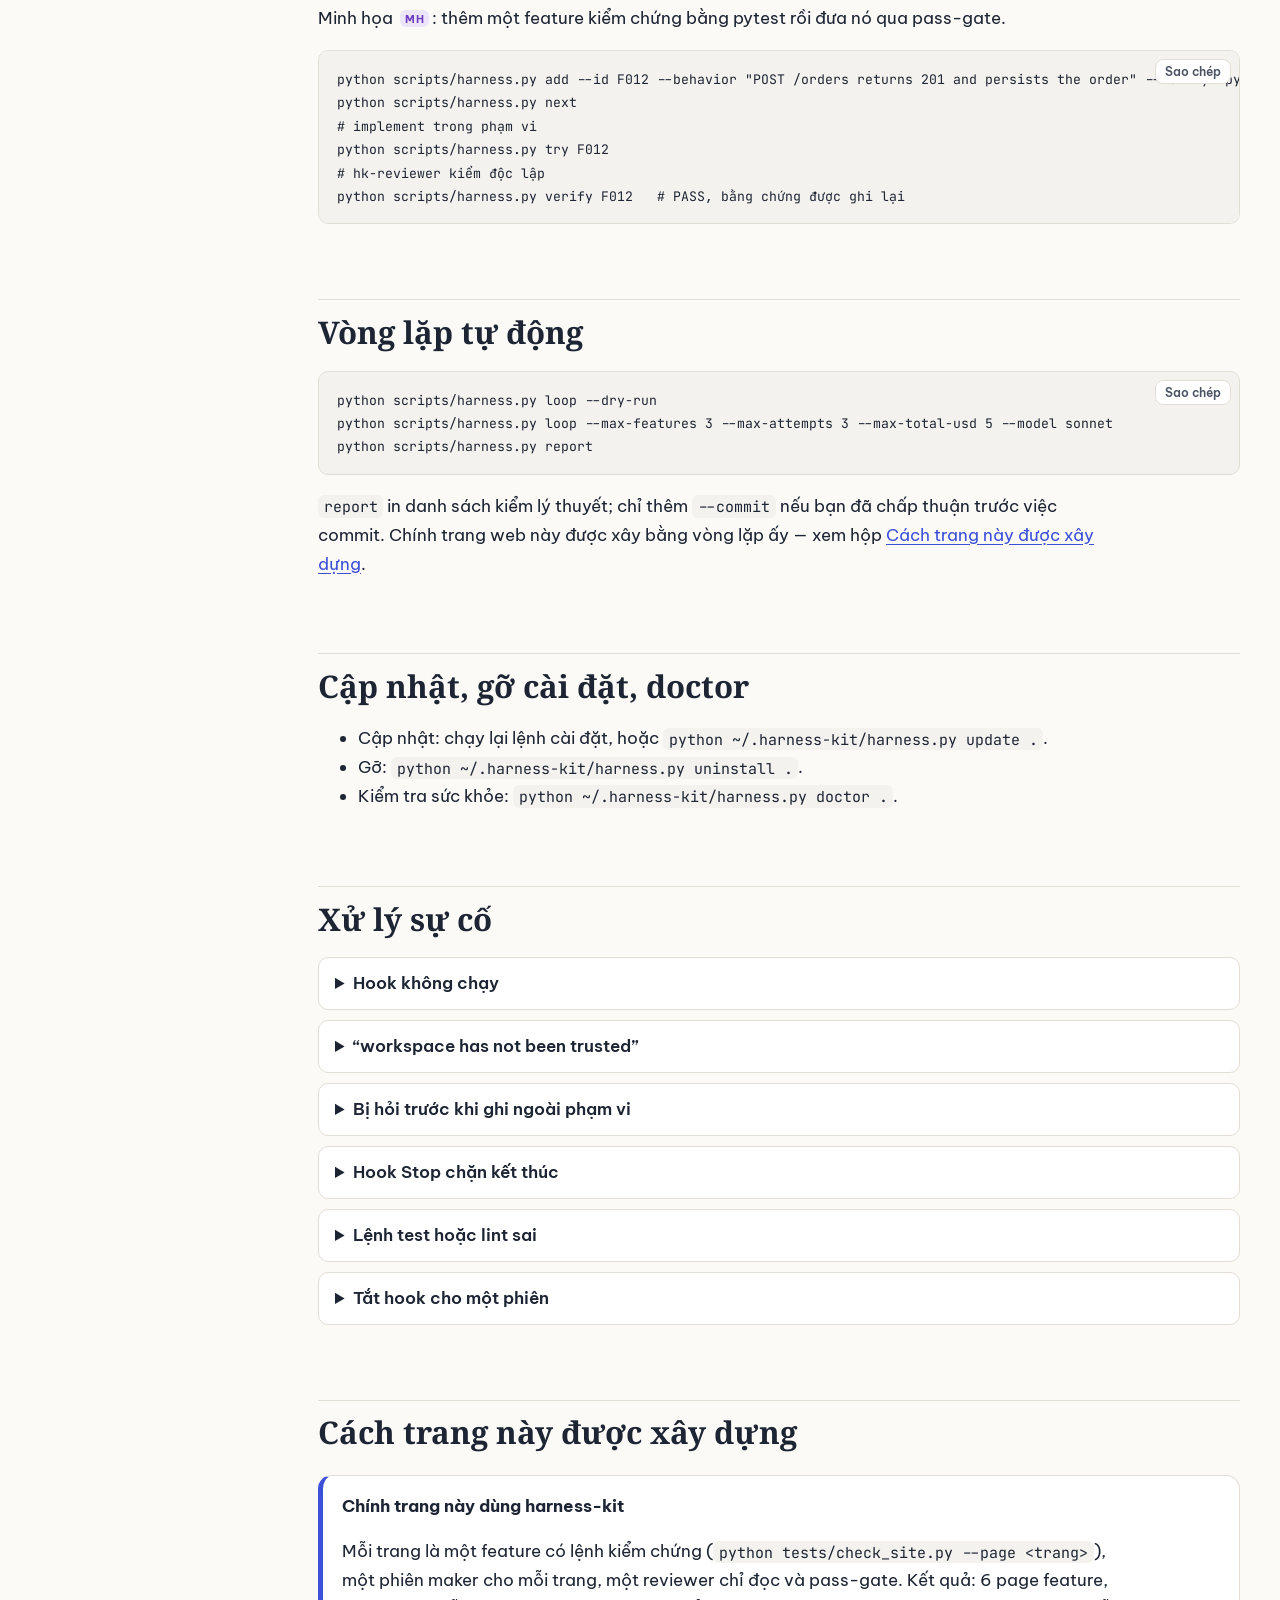
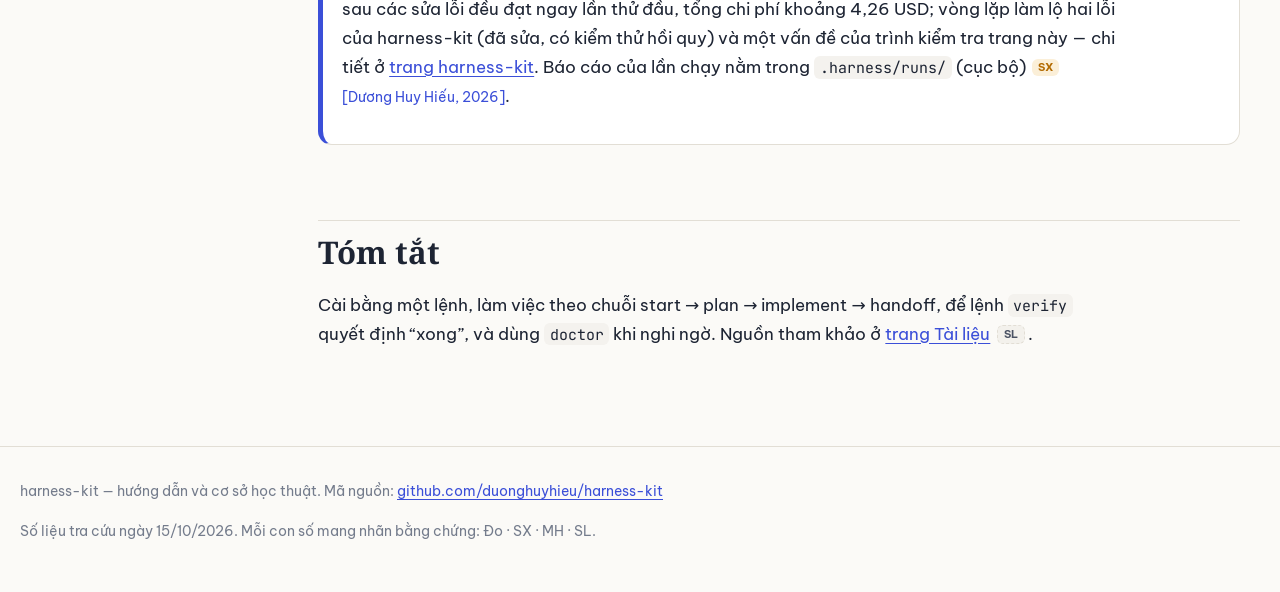
==== commit cbe34729: "feat(F008): harness-kit.html and guide.html report the dogfooding result Automated by `harness.py lo" ====
--- a/guide.html
+++ b/guide.html
@@ -174,7 +174,7 @@
     <section id="cach-xay-dung" class="reveal">
       <h2>Cách trang này được xây dựng</h2>
       <div class="callout callout--note"><p class="callout__title">Chính trang này dùng harness-kit</p>
-        <p>Mỗi trang là một feature có lệnh kiểm chứng (<code>python tests/check_site.py --page &lt;trang&gt;</code>), một phiên maker cho mỗi trang, một reviewer chỉ đọc và pass-gate. Báo cáo của lần chạy nằm trong <code>.harness/runs/</code> (cục bộ) <span class="ev" data-evidence="sx">SX</span> <a class="cite" href="references.html#ref-harness-kit">Dương Huy Hiếu, 2026</a>.</p></div>
+        <p>Mỗi trang là một feature có lệnh kiểm chứng (<code>python tests/check_site.py --page &lt;trang&gt;</code>), một phiên maker cho mỗi trang, một reviewer chỉ đọc và pass-gate. Kết quả: 6 page feature, sau các sửa lỗi đều đạt ngay lần thử đầu, tổng chi phí khoảng 4,26 USD; vòng lặp làm lộ hai lỗi của harness-kit (đã sửa, có kiểm thử hồi quy) và một vấn đề của trình kiểm tra trang này — chi tiết ở <a href="harness-kit.html#danh-gia">trang harness-kit</a>. Báo cáo của lần chạy nằm trong <code>.harness/runs/</code> (cục bộ) <span class="ev" data-evidence="sx">SX</span> <a class="cite" href="references.html#ref-harness-kit">Dương Huy Hiếu, 2026</a>.</p></div>
     </section>
 
     <section id="tom-tat" class="reveal">
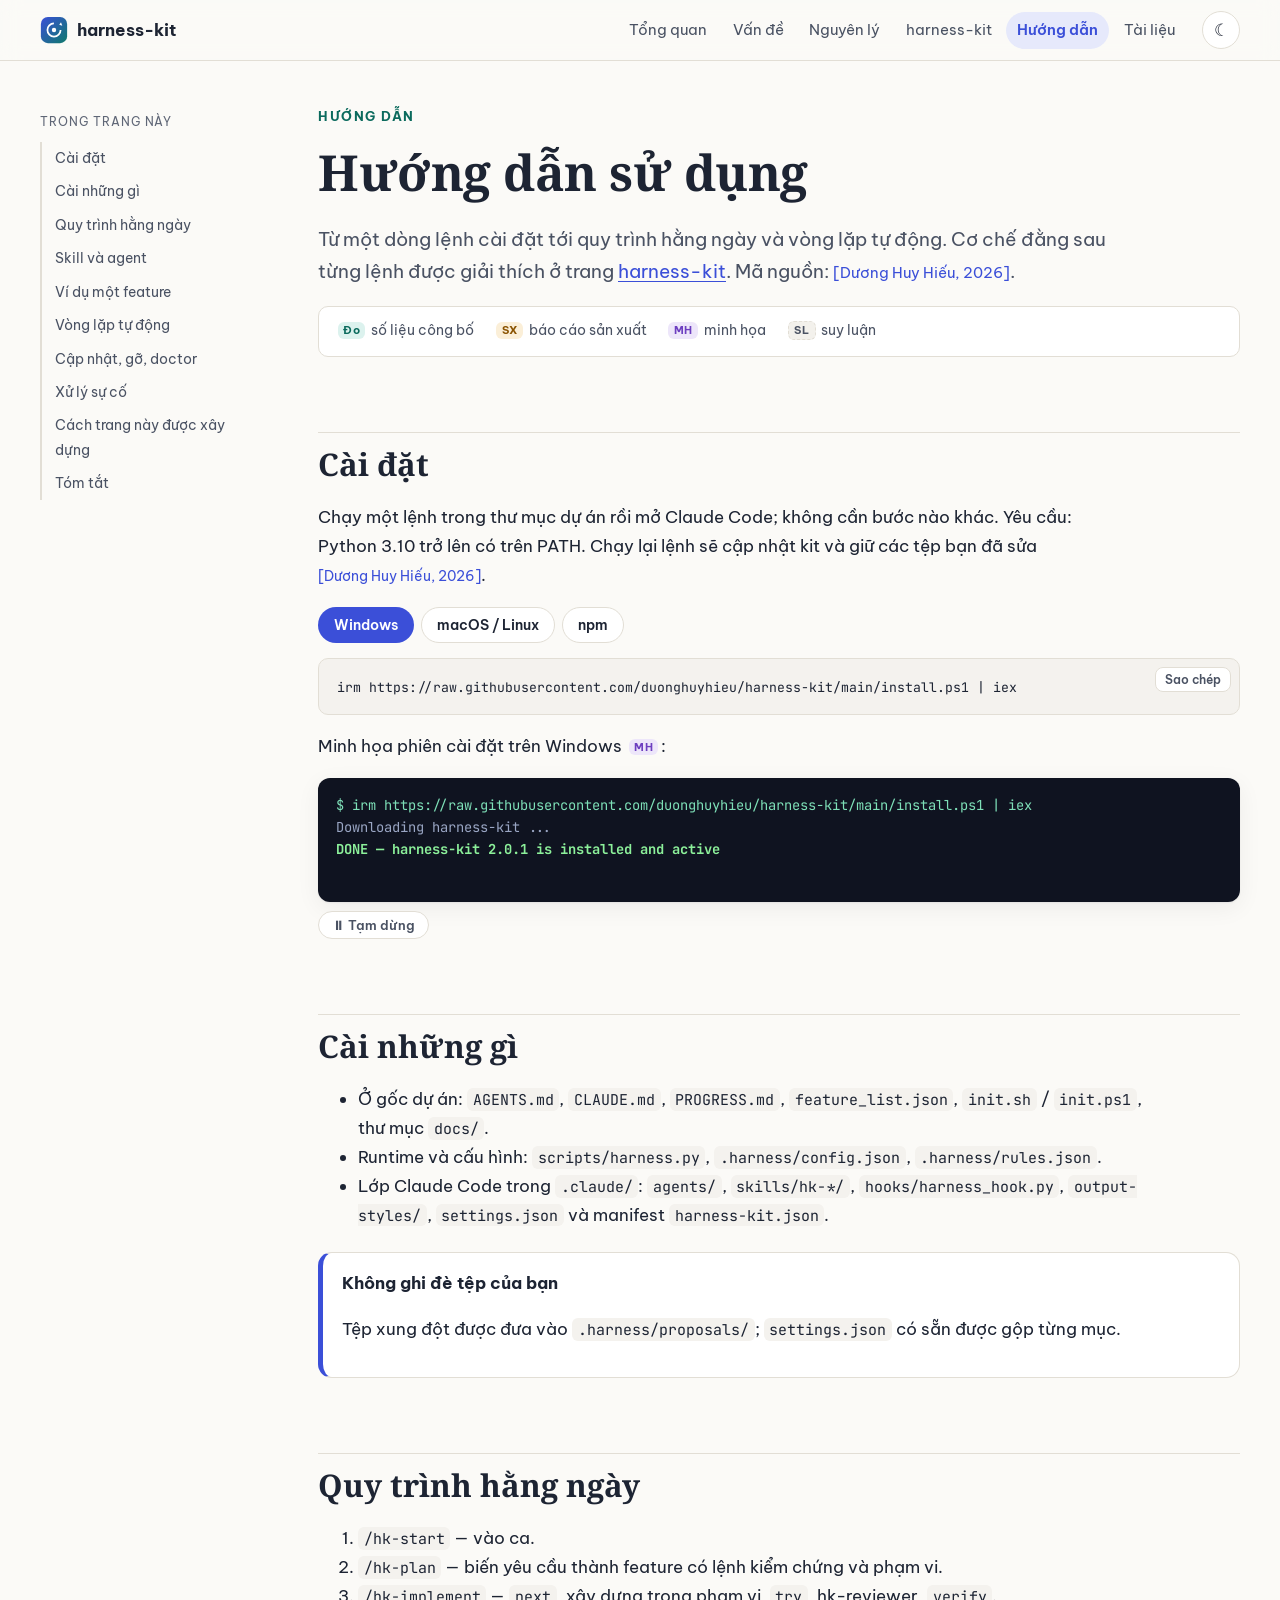
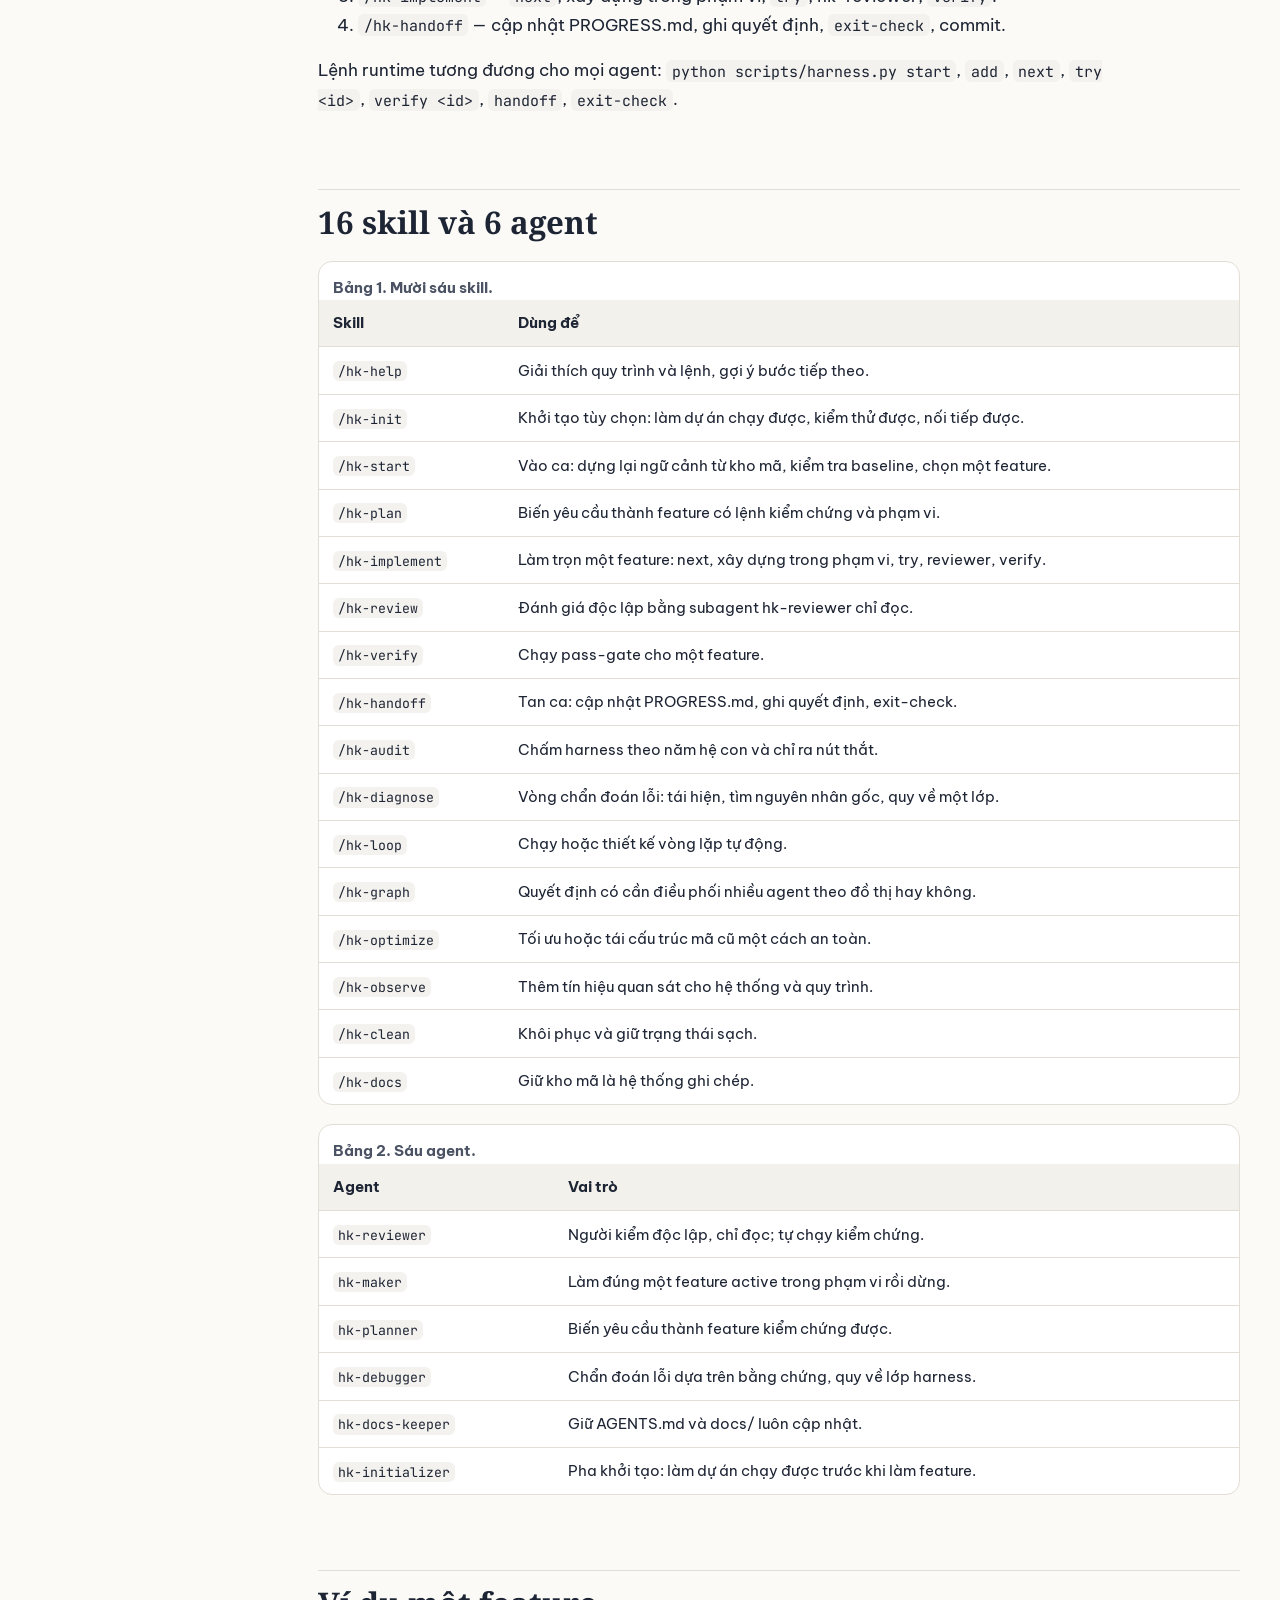
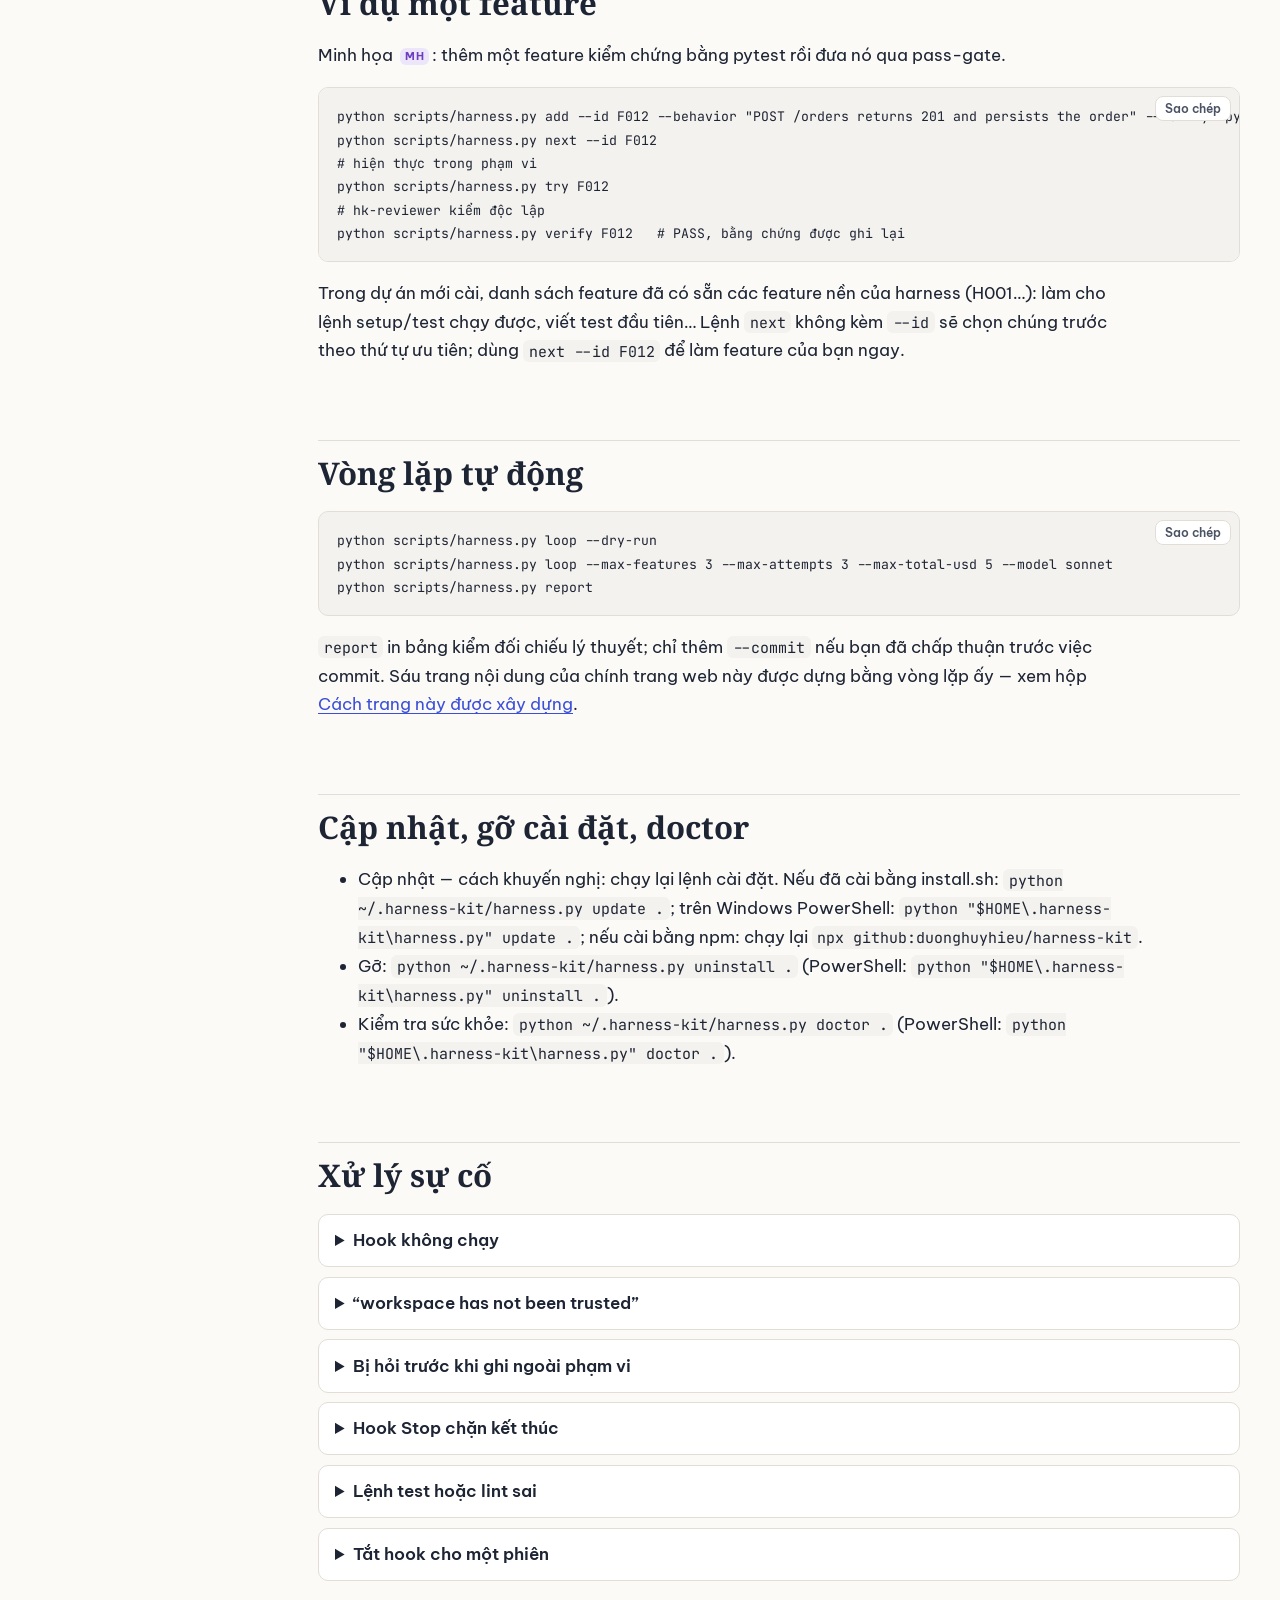
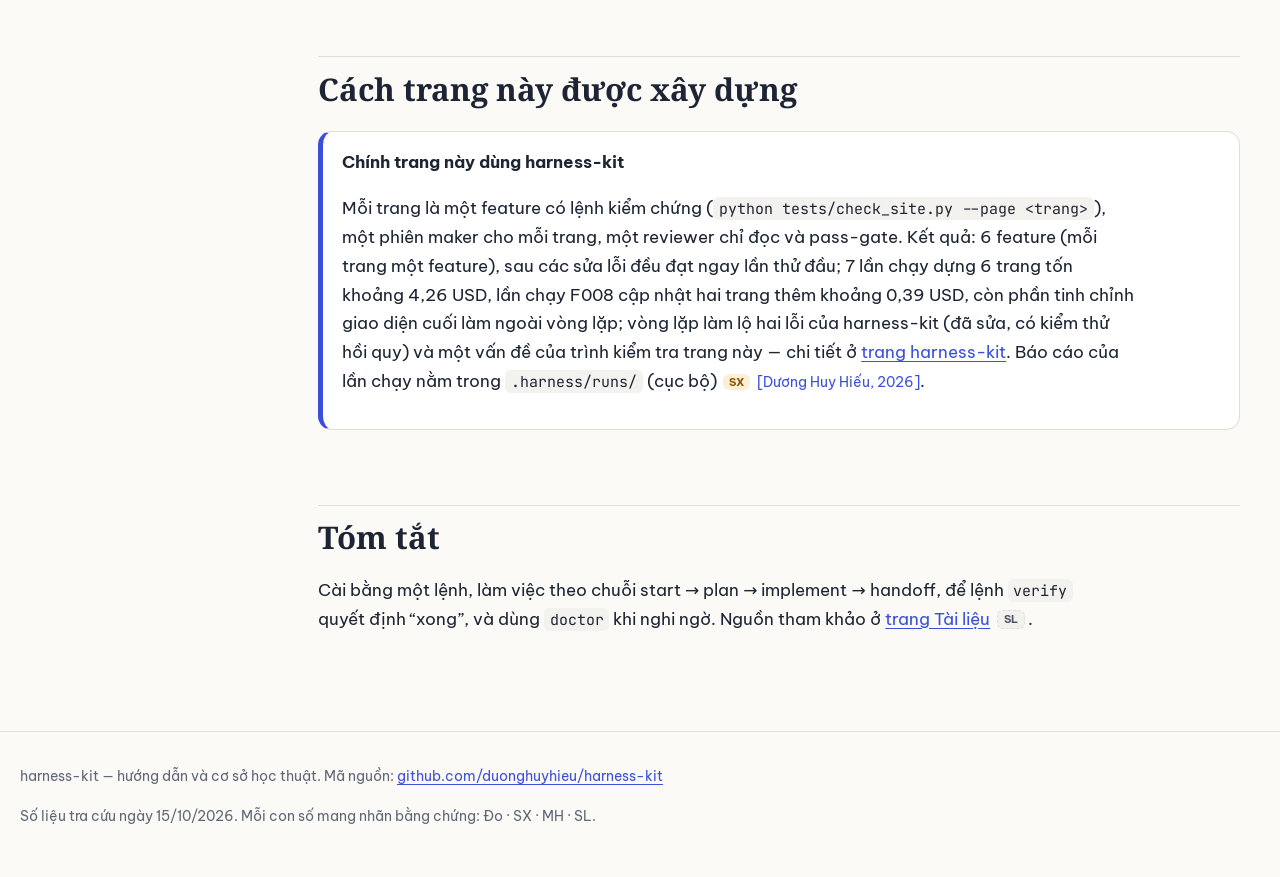
==== commit 59564d93: "fix(site): apply the independent site review and harness-kit 2.0.1 facts (F010) - Evidence framing: " ====
--- a/guide.html
+++ b/guide.html
@@ -10,6 +10,7 @@
   <link href="https://fonts.googleapis.com/css2?family=Be+Vietnam+Pro:wght@400;600;700&family=Noto+Serif:wght@600;700&family=JetBrains+Mono:wght@400;600&display=swap" rel="stylesheet">
   <link rel="stylesheet" href="assets/css/style.css">
   <link rel="icon" href="assets/img/mark.svg" type="image/svg+xml">
+  <script src="assets/js/boot.js"></script>
   <script defer src="assets/js/main.js"></script>
 </head>
 <body>
@@ -52,7 +53,7 @@
     <h1>Hướng dẫn sử dụng</h1>
     <p class="lead">Từ một dòng lệnh cài đặt tới quy trình hằng ngày và vòng lặp tự động. Cơ chế đằng sau từng lệnh được giải thích ở trang <a href="harness-kit.html">harness-kit</a>. Mã nguồn: <a class="cite" href="references.html#ref-harness-kit">Dương Huy Hiếu, 2026</a>.</p>
 
-    <div class="legend" aria-label="Chú giải nhãn bằng chứng">
+    <div class="legend" role="note" aria-label="Chú giải nhãn bằng chứng">
       <span><span class="ev" data-evidence="do">Đo</span> số liệu công bố</span>
       <span><span class="ev" data-evidence="sx">SX</span> báo cáo sản xuất</span>
       <span><span class="ev" data-evidence="mh">MH</span> minh họa</span>
@@ -72,13 +73,13 @@
         <div role="tabpanel" id="panel-unix" aria-labelledby="tab-unix"><pre><code>curl -fsSL https://raw.githubusercontent.com/duonghuyhieu/harness-kit/main/install.sh | bash</code></pre><p>Dùng được trong macOS, Linux và Git Bash.</p></div>
         <div role="tabpanel" id="panel-npm" aria-labelledby="tab-npm"><pre><code>npx github:duonghuyhieu/harness-kit
 # hoặc
-npm install -D github:duonghuyhieu/harness-kit</code></pre></div>
+npm install -D github:duonghuyhieu/harness-kit</code></pre><p>Cần Node ≥ 18 và Python ≥ 3.10. Với <code>npm install -D</code>, bước <code>postinstall</code> chỉ cài vào dự án ở lần đầu (khi chưa có <code>.claude/harness-kit.json</code>), và bỏ qua trong CI; nếu npm chặn install script, chạy <code>npx github:duonghuyhieu/harness-kit</code>.</p></div>
       </div>
       <p>Minh họa phiên cài đặt trên Windows <span class="ev" data-evidence="mh">MH</span>:</p>
-      <div data-component="terminal" aria-label="Minh họa terminal">
+      <div data-component="terminal" role="region" aria-label="Minh họa terminal">
         <span data-line="prompt">irm https://raw.githubusercontent.com/duonghuyhieu/harness-kit/main/install.ps1 | iex</span>
         <span data-line="out">Downloading harness-kit ...</span>
-        <span data-line="ok">DONE — harness-kit 2.0.0 is installed and active</span>
+        <span data-line="ok">DONE — harness-kit 2.0.1 is installed and active</span>
       </div>
     </section>
 
@@ -97,7 +98,7 @@
       <ol>
         <li><code>/hk-start</code> — vào ca.</li>
         <li><code>/hk-plan</code> — biến yêu cầu thành feature có lệnh kiểm chứng và phạm vi.</li>
-        <li><code>/hk-implement</code> — <code>next</code>, build trong phạm vi, <code>try</code>, hk-reviewer, <code>verify</code>.</li>
+        <li><code>/hk-implement</code> — <code>next</code>, xây dựng trong phạm vi, <code>try</code>, hk-reviewer, <code>verify</code>.</li>
         <li><code>/hk-handoff</code> — cập nhật PROGRESS.md, ghi quyết định, <code>exit-check</code>, commit.</li>
       </ol>
       <p>Lệnh runtime tương đương cho mọi agent: <code>python scripts/harness.py start</code>, <code>add</code>, <code>next</code>, <code>try &lt;id&gt;</code>, <code>verify &lt;id&gt;</code>, <code>handoff</code>, <code>exit-check</code>.</p>
@@ -110,7 +111,7 @@
         <tr><td><code>/hk-init</code></td><td>Khởi tạo tùy chọn: làm dự án chạy được, kiểm thử được, nối tiếp được.</td></tr>
         <tr><td><code>/hk-start</code></td><td>Vào ca: dựng lại ngữ cảnh từ kho mã, kiểm tra baseline, chọn một feature.</td></tr>
         <tr><td><code>/hk-plan</code></td><td>Biến yêu cầu thành feature có lệnh kiểm chứng và phạm vi.</td></tr>
-        <tr><td><code>/hk-implement</code></td><td>Làm trọn một feature: next, build trong phạm vi, try, reviewer, verify.</td></tr>
+        <tr><td><code>/hk-implement</code></td><td>Làm trọn một feature: next, xây dựng trong phạm vi, try, reviewer, verify.</td></tr>
         <tr><td><code>/hk-review</code></td><td>Đánh giá độc lập bằng subagent hk-reviewer chỉ đọc.</td></tr>
         <tr><td><code>/hk-verify</code></td><td>Chạy pass-gate cho một feature.</td></tr>
         <tr><td><code>/hk-handoff</code></td><td>Tan ca: cập nhật PROGRESS.md, ghi quyết định, exit-check.</td></tr>
@@ -137,11 +138,12 @@
       <h2>Ví dụ một feature</h2>
       <p>Minh họa <span class="ev" data-evidence="mh">MH</span>: thêm một feature kiểm chứng bằng pytest rồi đưa nó qua pass-gate.</p>
       <pre><code>python scripts/harness.py add --id F012 --behavior "POST /orders returns 201 and persists the order" --verify "pytest tests/test_orders.py -q" --scope "src/orders/*" "tests/test_orders.py"
-python scripts/harness.py next
-# implement trong phạm vi
+python scripts/harness.py next --id F012
+# hiện thực trong phạm vi
 python scripts/harness.py try F012
 # hk-reviewer kiểm độc lập
 python scripts/harness.py verify F012   # PASS, bằng chứng được ghi lại</code></pre>
+      <p>Trong dự án mới cài, danh sách feature đã có sẵn các feature nền của harness (H001…): làm cho lệnh setup/test chạy được, viết test đầu tiên… Lệnh <code>next</code> không kèm <code>--id</code> sẽ chọn chúng trước theo thứ tự ưu tiên; dùng <code>next --id F012</code> để làm feature của bạn ngay.</p>
     </section>
 
     <section id="vong-lap" class="reveal">
@@ -149,15 +151,15 @@
       <pre><code>python scripts/harness.py loop --dry-run
 python scripts/harness.py loop --max-features 3 --max-attempts 3 --max-total-usd 5 --model sonnet
 python scripts/harness.py report</code></pre>
-      <p><code>report</code> in danh sách kiểm lý thuyết; chỉ thêm <code>--commit</code> nếu bạn đã chấp thuận trước việc commit. Chính trang web này được xây bằng vòng lặp ấy — xem hộp <a href="#cach-xay-dung">Cách trang này được xây dựng</a>.</p>
+      <p><code>report</code> in bảng kiểm đối chiếu lý thuyết; chỉ thêm <code>--commit</code> nếu bạn đã chấp thuận trước việc commit. Sáu trang nội dung của chính trang web này được dựng bằng vòng lặp ấy — xem hộp <a href="#cach-xay-dung">Cách trang này được xây dựng</a>.</p>
     </section>
 
     <section id="cap-nhat" class="reveal">
       <h2>Cập nhật, gỡ cài đặt, doctor</h2>
       <ul>
-        <li>Cập nhật: chạy lại lệnh cài đặt, hoặc <code>python ~/.harness-kit/harness.py update .</code>.</li>
-        <li>Gỡ: <code>python ~/.harness-kit/harness.py uninstall .</code>.</li>
-        <li>Kiểm tra sức khỏe: <code>python ~/.harness-kit/harness.py doctor .</code>.</li>
+        <li>Cập nhật — cách khuyến nghị: chạy lại lệnh cài đặt. Nếu đã cài bằng install.sh: <code>python ~/.harness-kit/harness.py update .</code>; trên Windows PowerShell: <code>python "$HOME\.harness-kit\harness.py" update .</code>; nếu cài bằng npm: chạy lại <code>npx github:duonghuyhieu/harness-kit</code>.</li>
+        <li>Gỡ: <code>python ~/.harness-kit/harness.py uninstall .</code> (PowerShell: <code>python "$HOME\.harness-kit\harness.py" uninstall .</code>).</li>
+        <li>Kiểm tra sức khỏe: <code>python ~/.harness-kit/harness.py doctor .</code> (PowerShell: <code>python "$HOME\.harness-kit\harness.py" doctor .</code>).</li>
       </ul>
     </section>
 
@@ -174,7 +176,7 @@
     <section id="cach-xay-dung" class="reveal">
       <h2>Cách trang này được xây dựng</h2>
       <div class="callout callout--note"><p class="callout__title">Chính trang này dùng harness-kit</p>
-        <p>Mỗi trang là một feature có lệnh kiểm chứng (<code>python tests/check_site.py --page &lt;trang&gt;</code>), một phiên maker cho mỗi trang, một reviewer chỉ đọc và pass-gate. Kết quả: 6 page feature, sau các sửa lỗi đều đạt ngay lần thử đầu, tổng chi phí khoảng 4,26 USD; vòng lặp làm lộ hai lỗi của harness-kit (đã sửa, có kiểm thử hồi quy) và một vấn đề của trình kiểm tra trang này — chi tiết ở <a href="harness-kit.html#danh-gia">trang harness-kit</a>. Báo cáo của lần chạy nằm trong <code>.harness/runs/</code> (cục bộ) <span class="ev" data-evidence="sx">SX</span> <a class="cite" href="references.html#ref-harness-kit">Dương Huy Hiếu, 2026</a>.</p></div>
+        <p>Mỗi trang là một feature có lệnh kiểm chứng (<code>python tests/check_site.py --page &lt;trang&gt;</code>), một phiên maker cho mỗi trang, một reviewer chỉ đọc và pass-gate. Kết quả: 6 feature (mỗi trang một feature), sau các sửa lỗi đều đạt ngay lần thử đầu; 7 lần chạy dựng 6 trang tốn khoảng 4,26 USD, lần chạy F008 cập nhật hai trang thêm khoảng 0,39 USD, còn phần tinh chỉnh giao diện cuối làm ngoài vòng lặp; vòng lặp làm lộ hai lỗi của harness-kit (đã sửa, có kiểm thử hồi quy) và một vấn đề của trình kiểm tra trang này — chi tiết ở <a href="harness-kit.html#danh-gia">trang harness-kit</a>. Báo cáo của lần chạy nằm trong <code>.harness/runs/</code> (cục bộ) <span class="ev" data-evidence="sx">SX</span> <a class="cite" href="references.html#ref-harness-kit">Dương Huy Hiếu, 2026</a>.</p></div>
     </section>
 
     <section id="tom-tat" class="reveal">
--- a/assets/css/style.css
+++ b/assets/css/style.css
@@ -7,13 +7,13 @@
   --surface-2: #f3f1ec;
   --ink: #1d2433;
   --ink-2: #4a5263;
-  --muted: #747c8c;
+  --muted: #5f6676;
   --line: #e2ded5;
   --accent: #3b4fd8;
   --accent-soft: #e6e9fb;
-  --teal: #0f7a6c;
+  --teal: #0b6a5d;
   --teal-soft: #dcf2ee;
-  --amber: #b26a00;
+  --amber: #8a5300;
   --amber-soft: #fbefd8;
   --red: #c0352b;
   --red-soft: #fbe3e0;
@@ -146,9 +146,10 @@
 .problem-card__head { display: flex; align-items: baseline; gap: .7rem; flex-wrap: wrap; }
 .problem-card__head h2, .problem-card__head h3 { margin: 0; border: 0; padding: 0; }
 .problem-card__num { font: 700 .85rem var(--font-mono); color: var(--red); }
-.problem-card__grid { display: grid; grid-template-columns: repeat(auto-fit, minmax(220px, 1fr)); gap: 1rem; margin-top: .9rem; }
+.problem-card__grid { display: grid; grid-template-columns: minmax(0, 1.7fr) minmax(0, 1fr) minmax(0, 1fr); gap: 1rem; margin-top: .9rem; }
+@media (max-width: 900px) { .problem-card__grid { grid-template-columns: minmax(0, 1fr); } }
 .problem-card__grid > div { background: var(--surface-2); border-radius: 10px; padding: .8rem .95rem; font-size: .95rem; }
-.problem-card__grid h4 { margin: 0 0 .3rem; font: 700 .78rem var(--font-body); text-transform: uppercase; letter-spacing: .07em; color: var(--muted); }
+.problem-card__grid h3 { margin: 0 0 .3rem; font: 700 .78rem var(--font-body); text-transform: uppercase; letter-spacing: .07em; color: var(--muted); }
 .problem-card__fix { border-left: 3px solid var(--teal); }
 
 .principle { display: grid; grid-template-columns: 54px minmax(0, 1fr); gap: 1rem; margin: 1.6rem 0; }
@@ -182,7 +183,8 @@
 .loop-diagram .edge { stroke: var(--muted); stroke-width: 1.6; fill: none; }
 .loop-diagram .edge--back { stroke: var(--amber); stroke-dasharray: 5 5; }
 .loop-diagram .token { fill: var(--accent); }
-.loop-diagram .caption { fill: var(--muted); font: 12px var(--font-body); }
+.loop-diagram .caption { fill: var(--amber); font: 600 12px var(--font-body); }
+.loop-diagram__text { margin: .4rem 0 0; font-weight: 600; color: var(--ink-2); min-height: 3.4em; }
 .spectrum { display: grid; grid-template-columns: repeat(5, minmax(0, 1fr)); gap: .5rem; margin: 1.4rem 0; }
 .spectrum__step { border-radius: 12px; padding: .9rem .8rem; background: var(--surface); border: 1px solid var(--line); text-align: center; transition: all .5s; }
 .spectrum__step b { display: block; font-family: var(--font-serif); }
@@ -208,6 +210,8 @@
 .timeline b { font-family: var(--font-mono); font-size: .92rem; }
 .tabs [role="tablist"] { display: flex; flex-wrap: wrap; gap: .4rem; margin-bottom: .8rem; }
 .tabs [role="tab"][aria-selected="true"] { background: var(--accent); color: #fff; border-color: transparent; }
+:root[data-theme="dark"] .tabs [role="tab"][aria-selected="true"] { color: var(--bg); }
+@media (prefers-color-scheme: dark) { :root:not([data-theme="light"]) .tabs [role="tab"][aria-selected="true"] { color: var(--bg); } }
 .tabs [role="tabpanel"][hidden] { display: none; }
 .terminal { background: #0f1320; color: #d5dcf0; border-radius: 12px; padding: 1rem 1.1rem; font: .86rem/1.6 var(--font-mono); min-height: 9em; box-shadow: var(--shadow); }
 .terminal .t-prompt { color: #7ee0b8; } .terminal .t-out { color: #9aa6c4; } .terminal .t-ok { color: #8cf09a; font-weight: 700; }
@@ -226,8 +230,8 @@
 .refs .refs__use { display: block; color: var(--muted); font-size: .9rem; }
 
 /* ---------- reveal on scroll ---------- */
-.reveal { opacity: 0; transform: translateY(14px); transition: opacity .6s ease, transform .6s ease; }
-.reveal.is-visible { opacity: 1; transform: none; }
+.js .reveal { opacity: 0; transform: translateY(14px); transition: opacity .6s ease, transform .6s ease; }
+.js .reveal.is-visible { opacity: 1; transform: none; }
 
 @media (max-width: 960px) {
   .page { grid-template-columns: minmax(0, 1fr); gap: 0; }
@@ -239,6 +243,7 @@
   body { font-size: 16px; }
   .nav { width: 100%; margin-left: 0; }
   .site-header__inner { flex-wrap: wrap; }
+  .site-header { position: static; }  /* the wrapped nav would cover a quarter of a phone screen */
 }
 @media (prefers-reduced-motion: reduce) {
   html { scroll-behavior: auto; }
@@ -250,3 +255,9 @@
   .page { display: block; }
   .reveal { opacity: 1; transform: none; }
 }
+
+/* ---------- play / pause control under animated components ---------- */
+.player { display: flex; gap: .5rem; margin: .6rem 0 0; }
+.player__btn { font: 600 .8rem var(--font-body); border: 1px solid var(--line); background: var(--surface); color: var(--ink-2); border-radius: 999px; padding: .3rem .8rem; cursor: pointer; }
+.player__btn:hover, .player__btn:focus-visible { border-color: var(--accent); color: var(--ink); }
+@media print { .player { display: none; } }
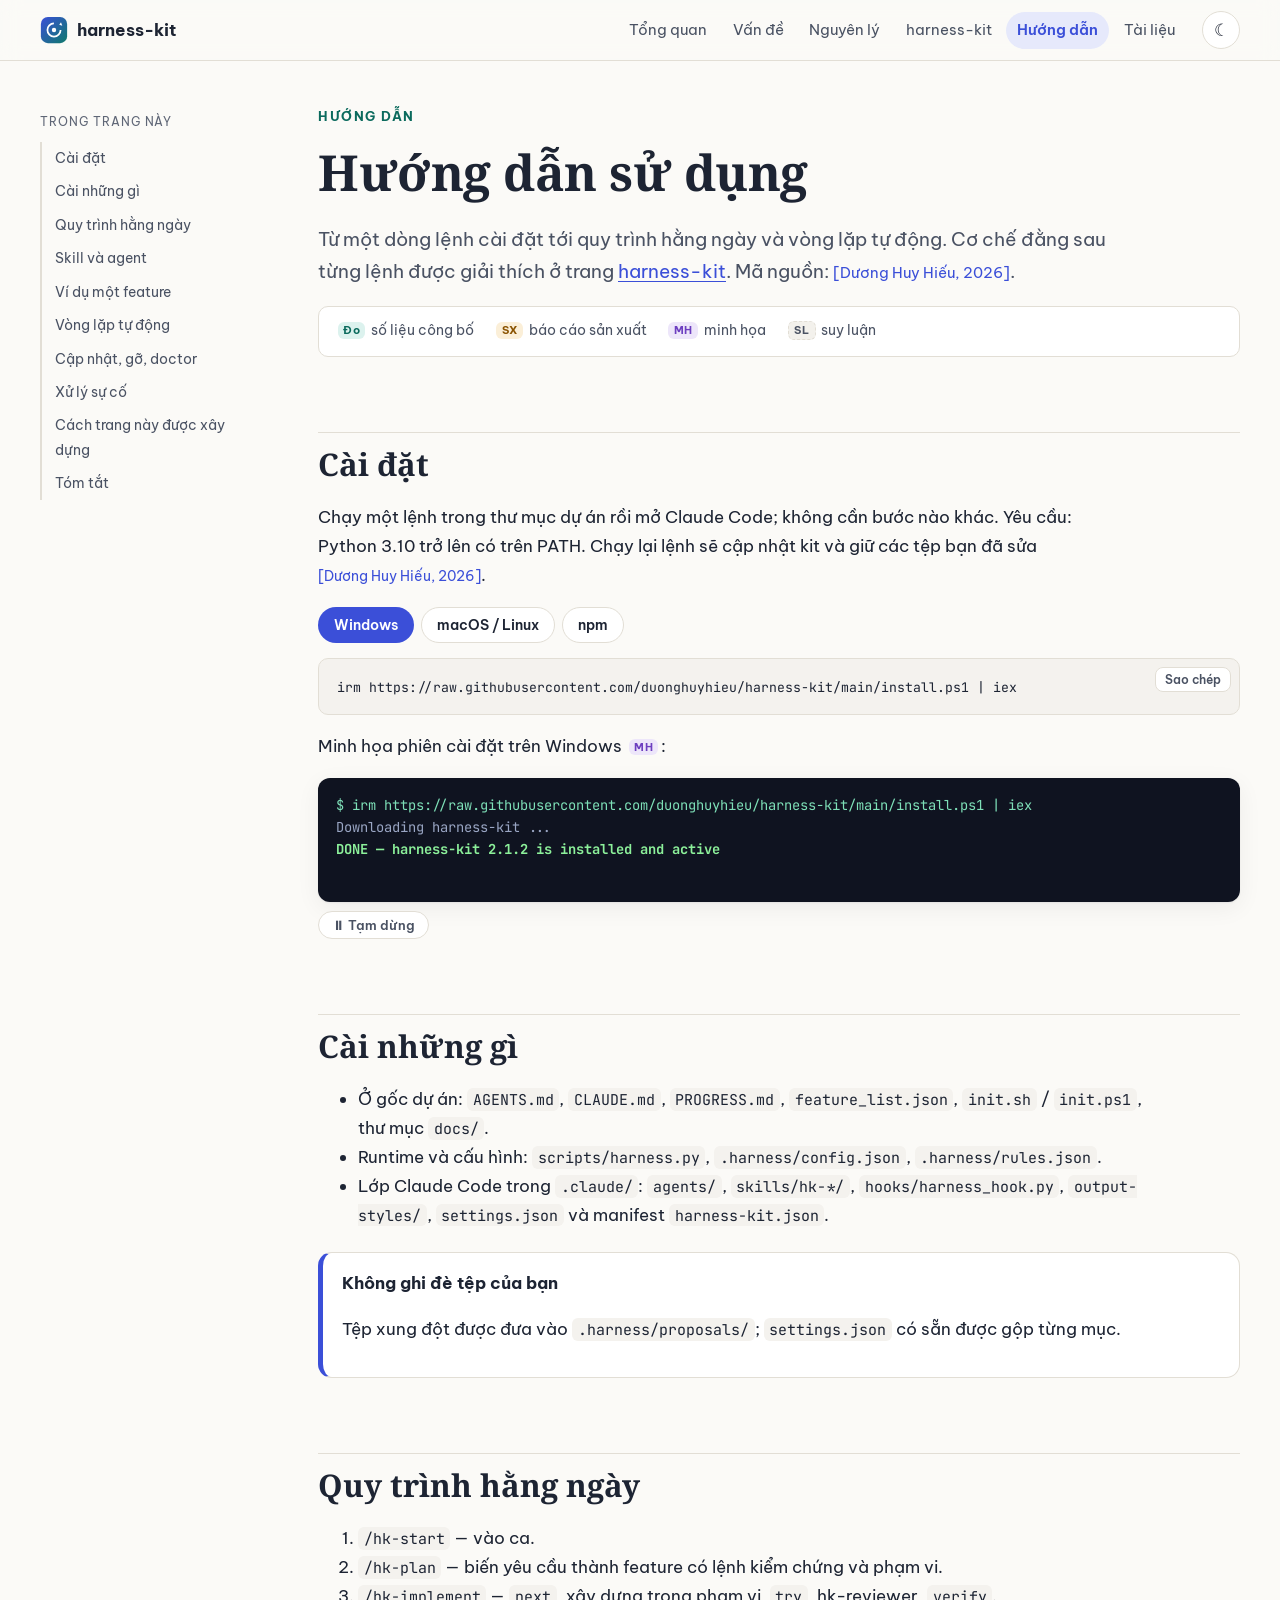
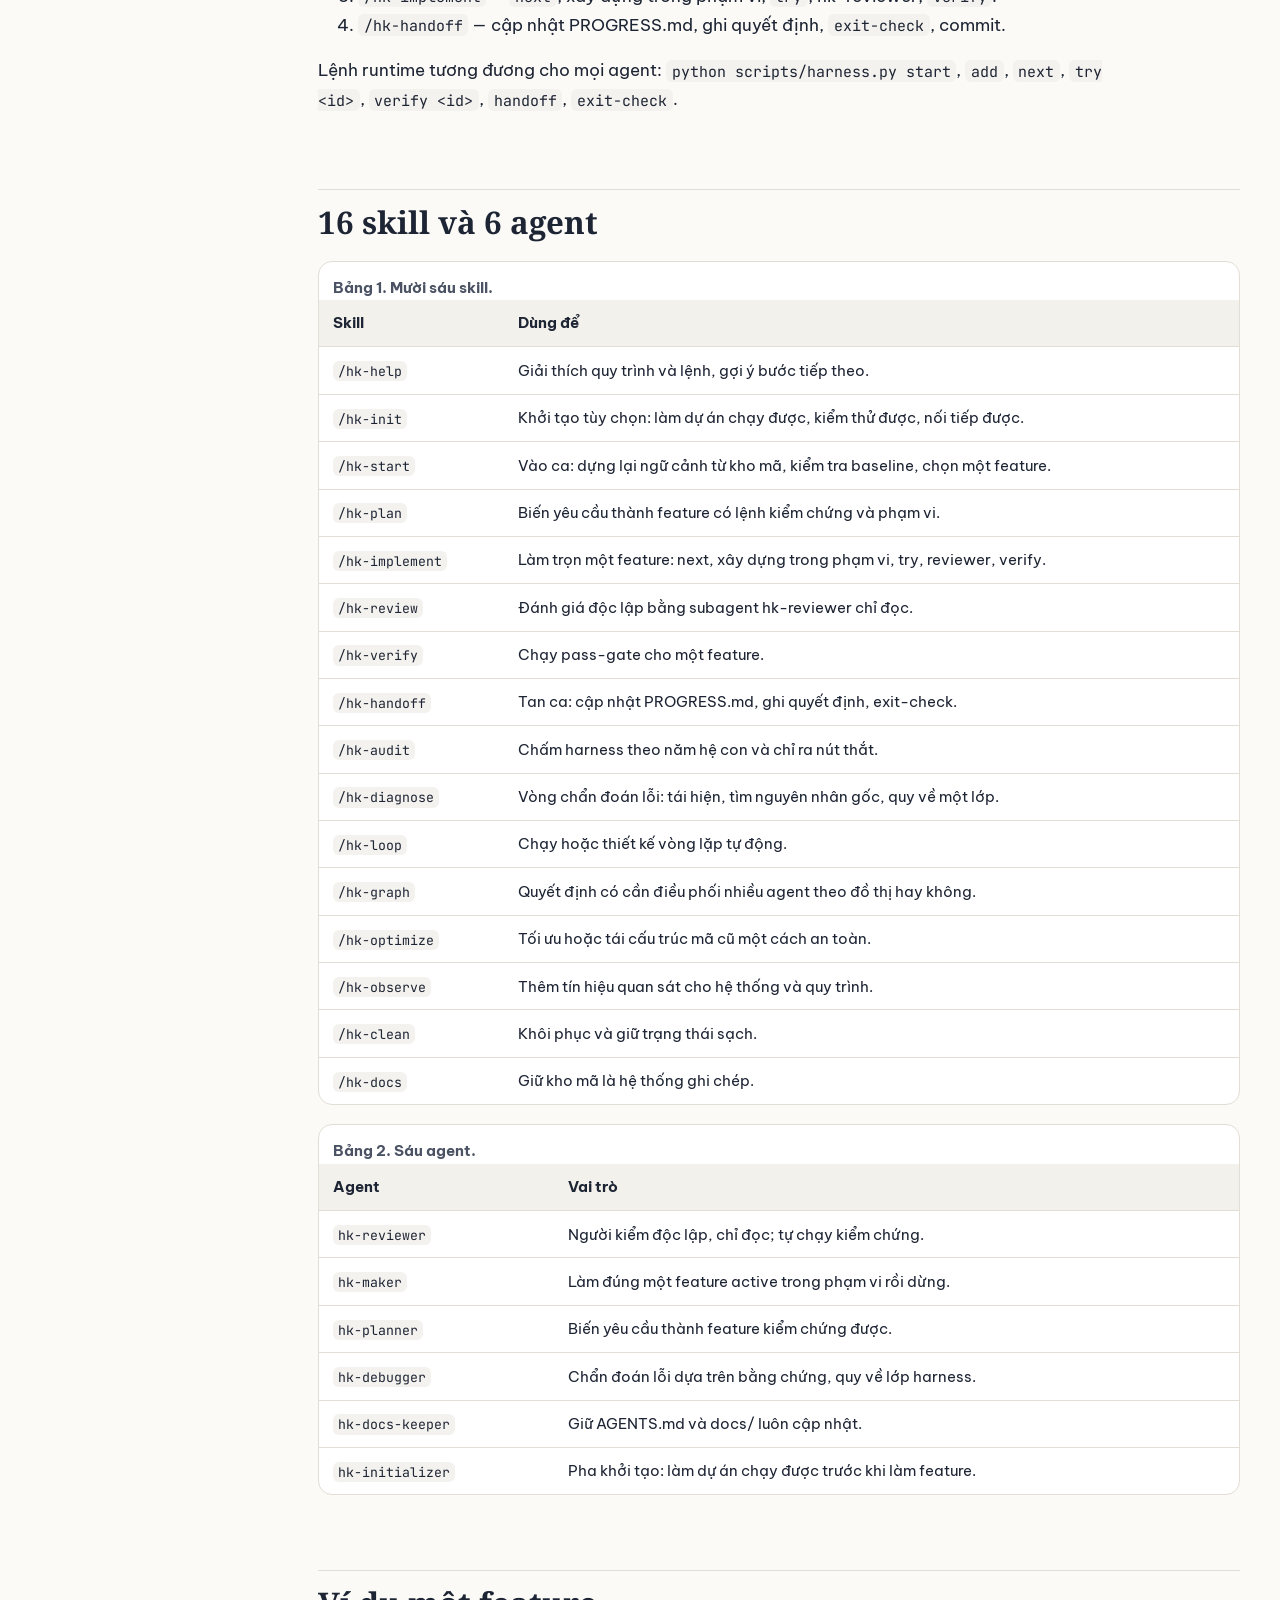
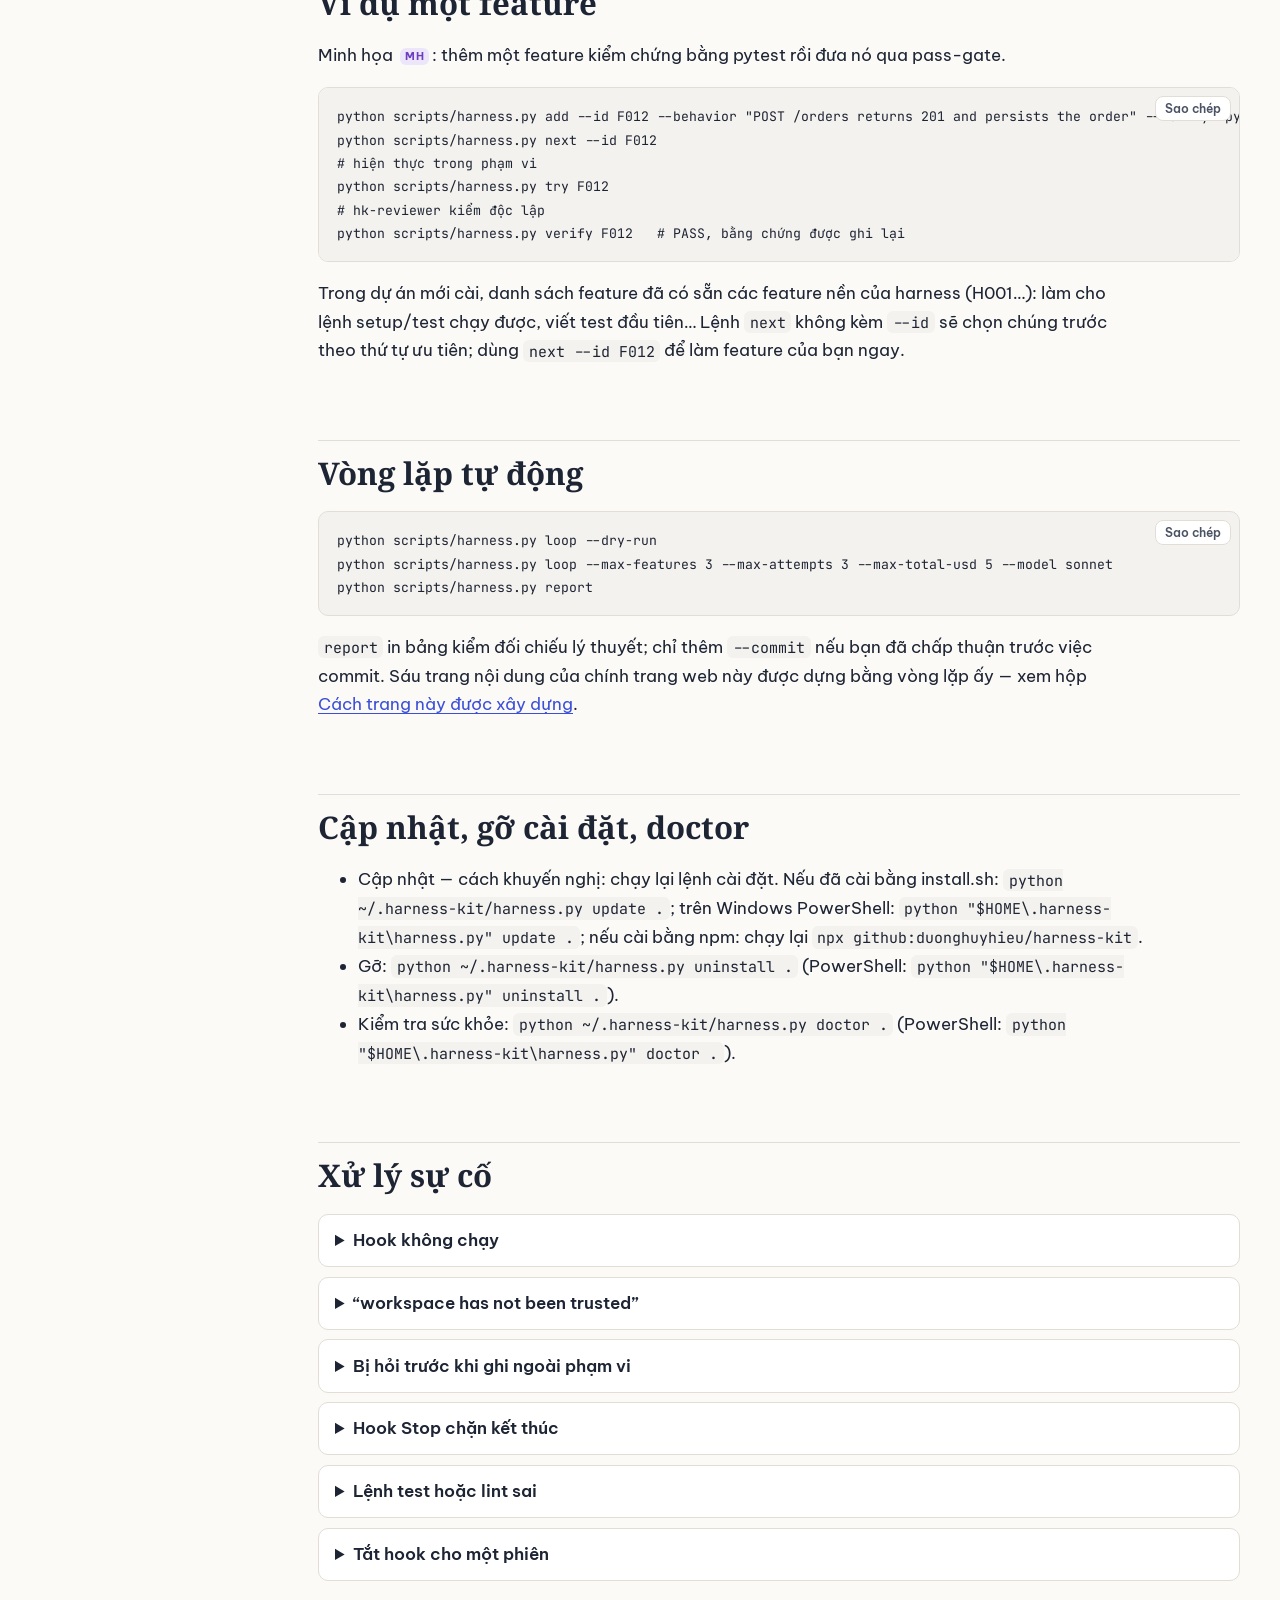
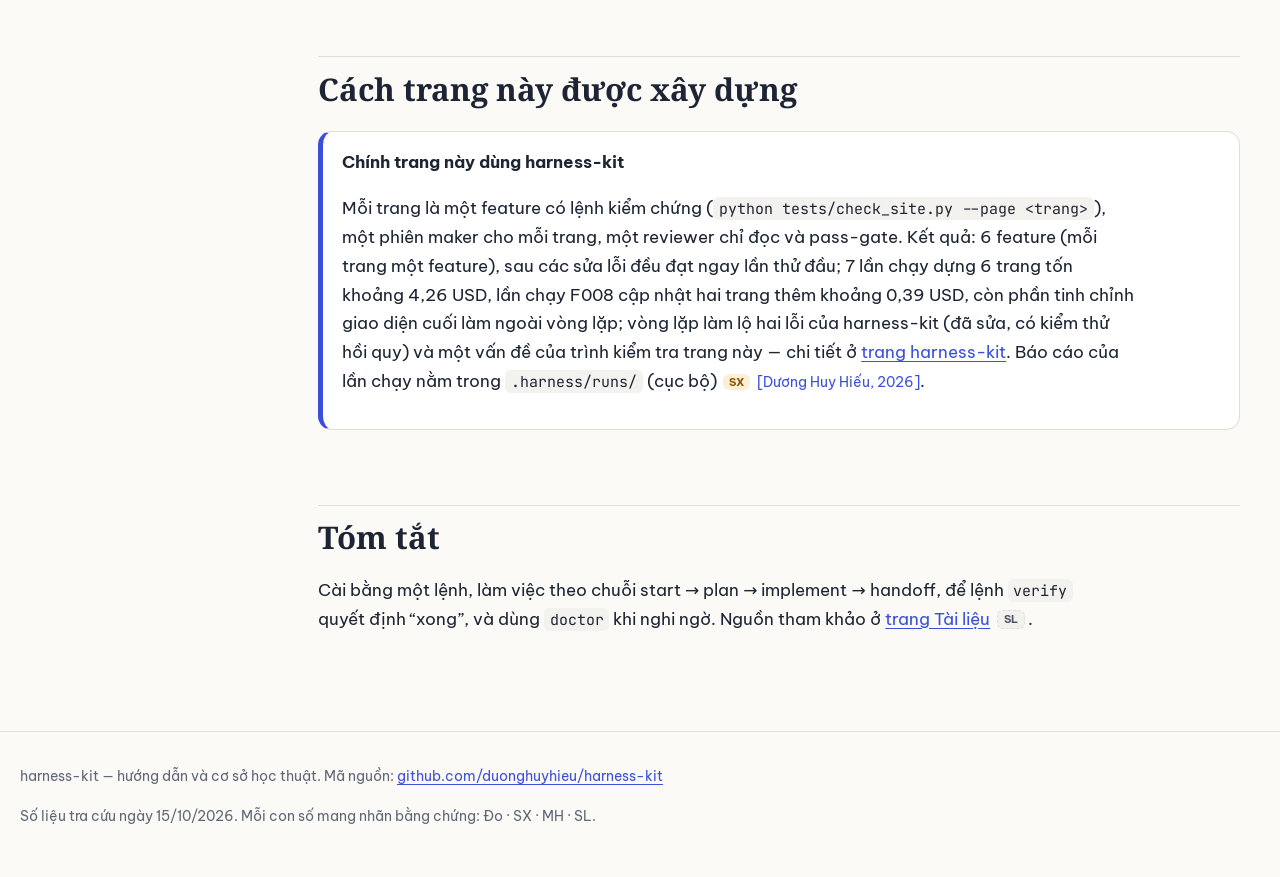
==== commit 65fc3d6e: "content: harness-kit 2.1.2 facts and the controlled pilot results (F011) Co-Authored-By: Claude Opus" ====
--- a/guide.html
+++ b/guide.html
@@ -79,7 +79,7 @@
       <div data-component="terminal" role="region" aria-label="Minh họa terminal">
         <span data-line="prompt">irm https://raw.githubusercontent.com/duonghuyhieu/harness-kit/main/install.ps1 | iex</span>
         <span data-line="out">Downloading harness-kit ...</span>
-        <span data-line="ok">DONE — harness-kit 2.0.1 is installed and active</span>
+        <span data-line="ok">DONE — harness-kit 2.1.2 is installed and active</span>
       </div>
     </section>
 
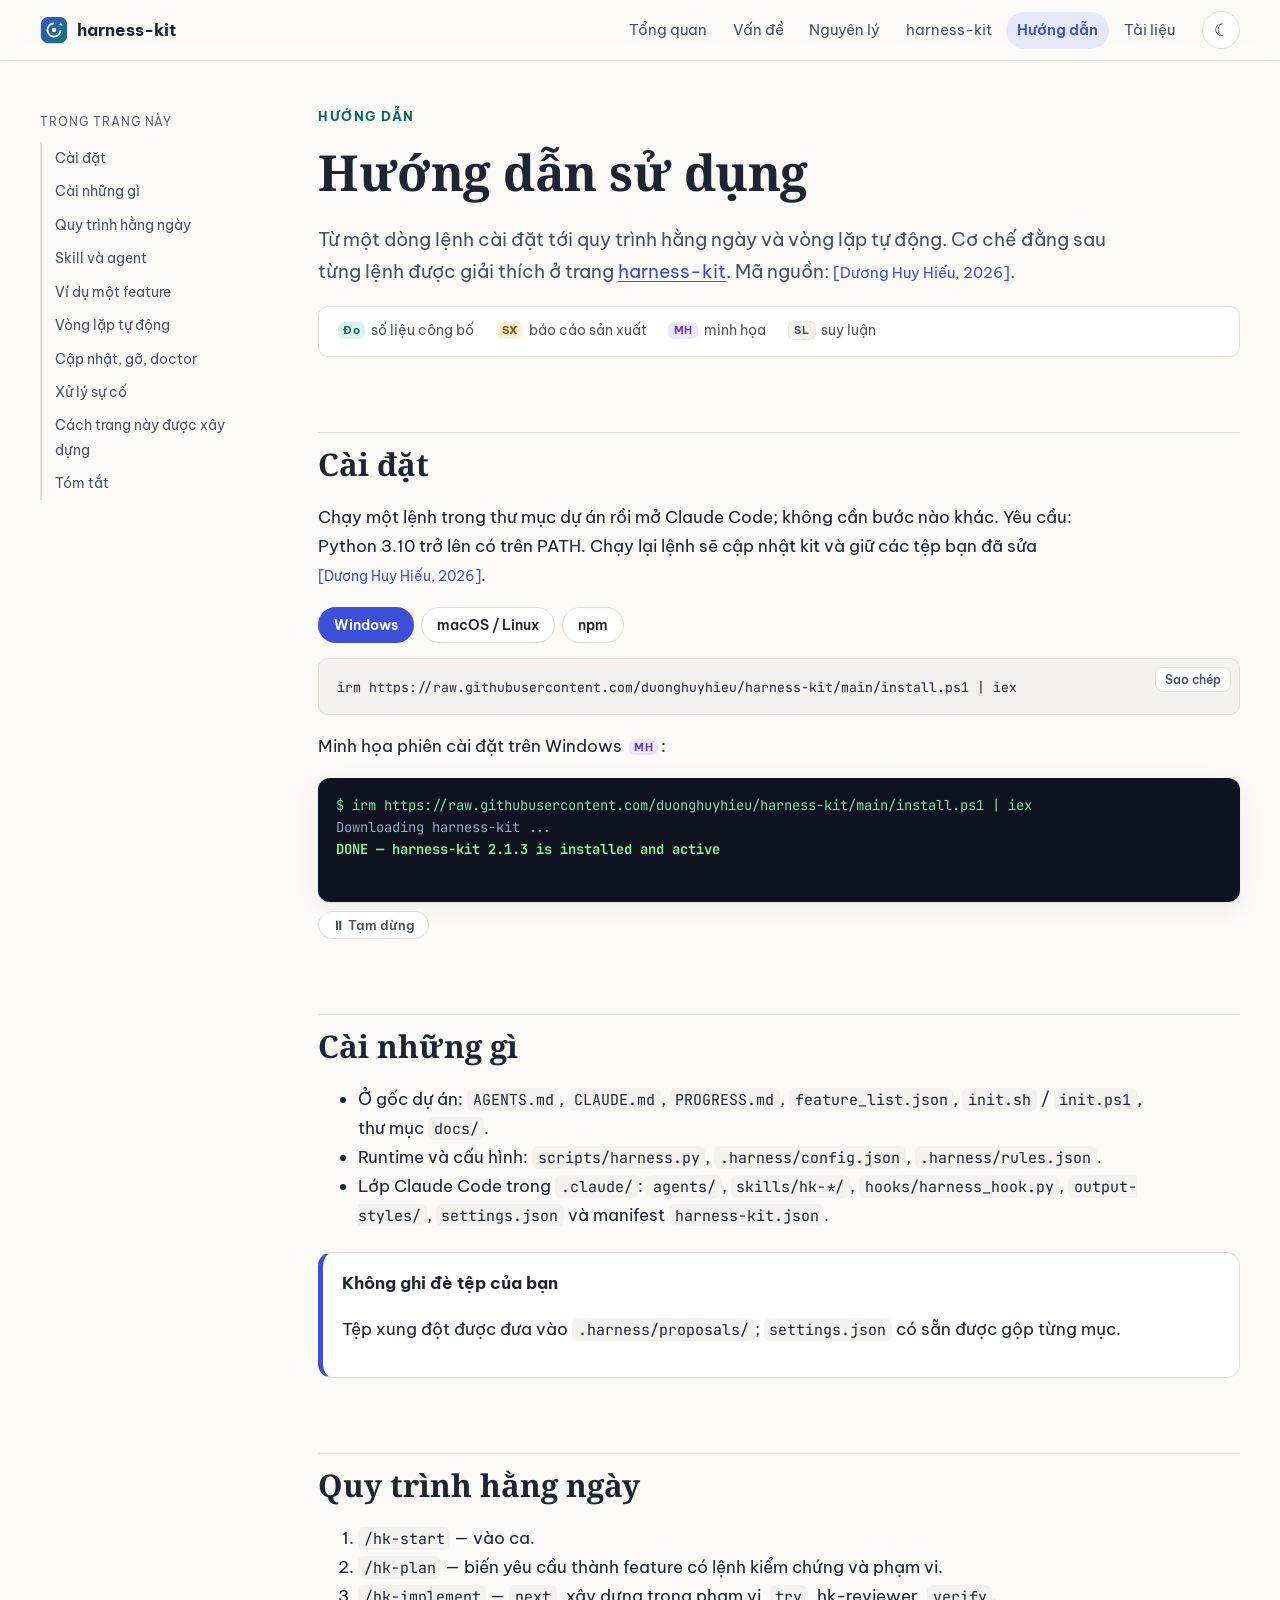
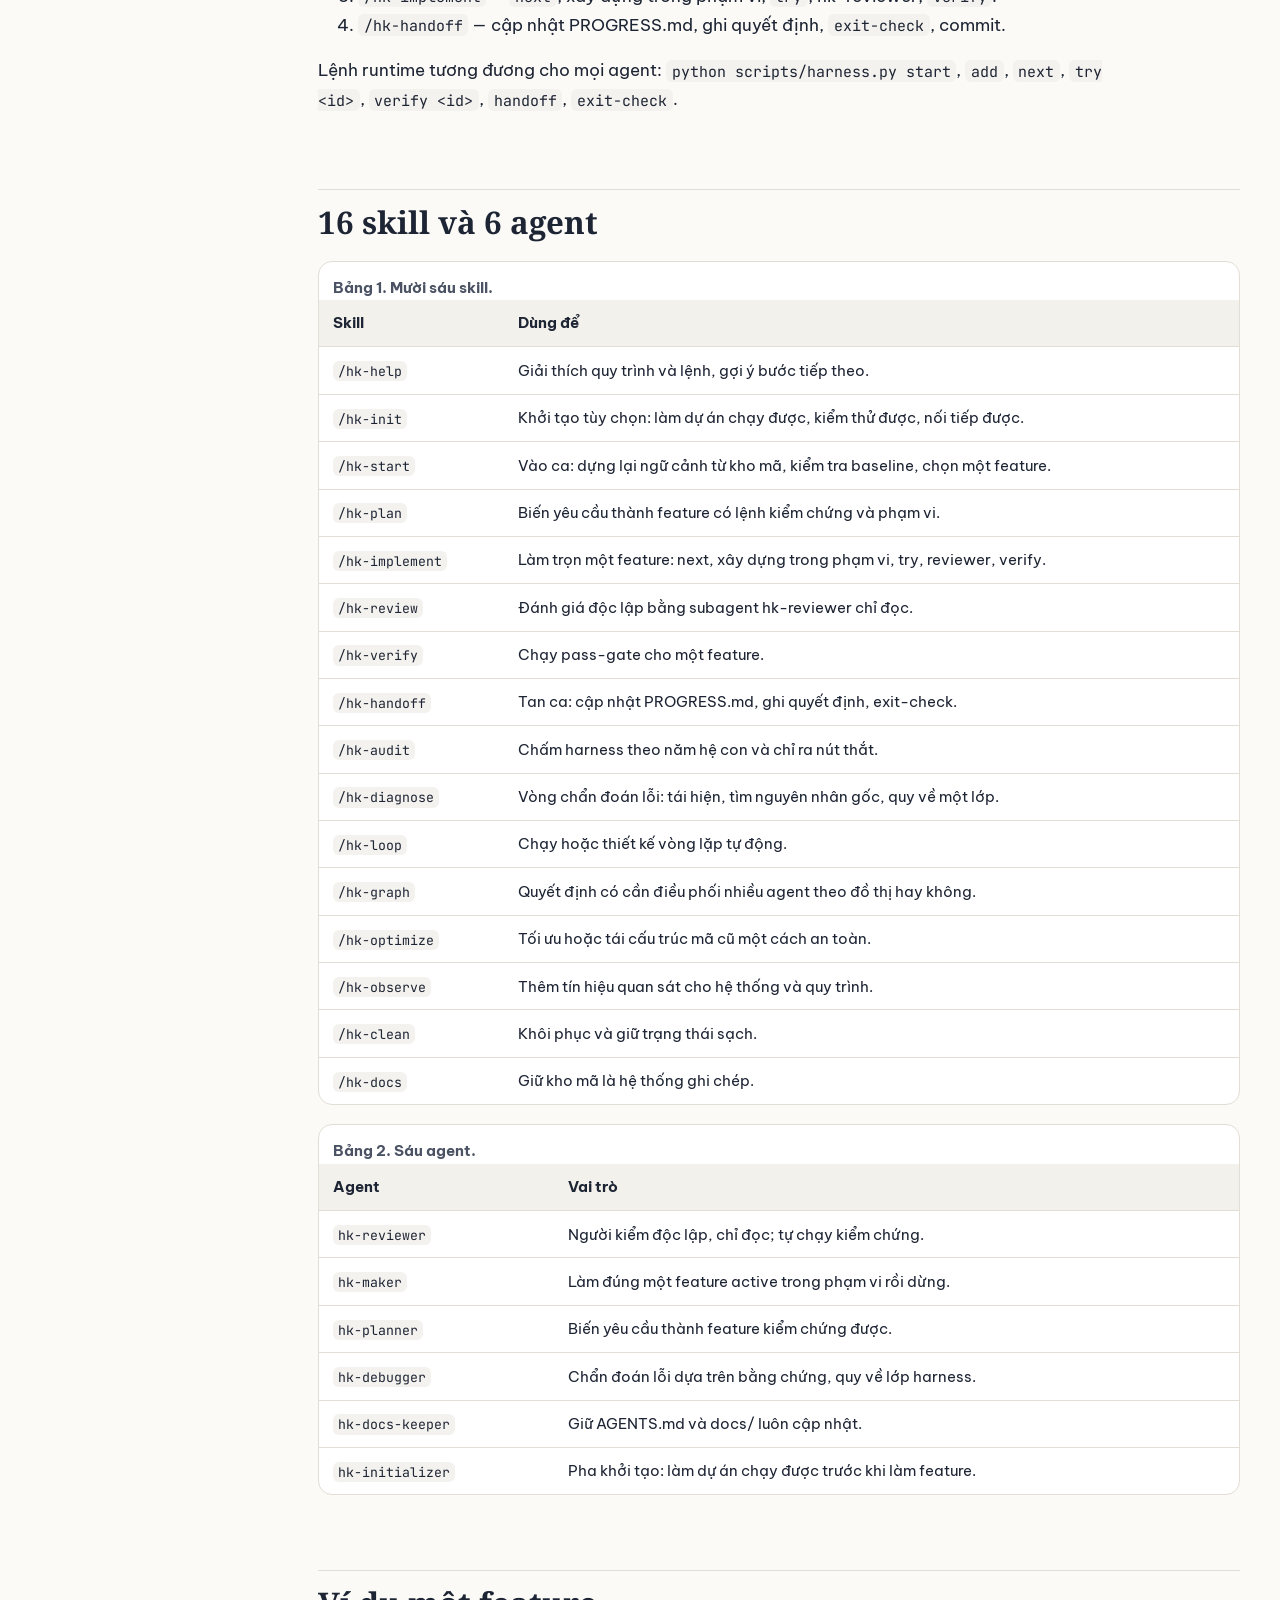
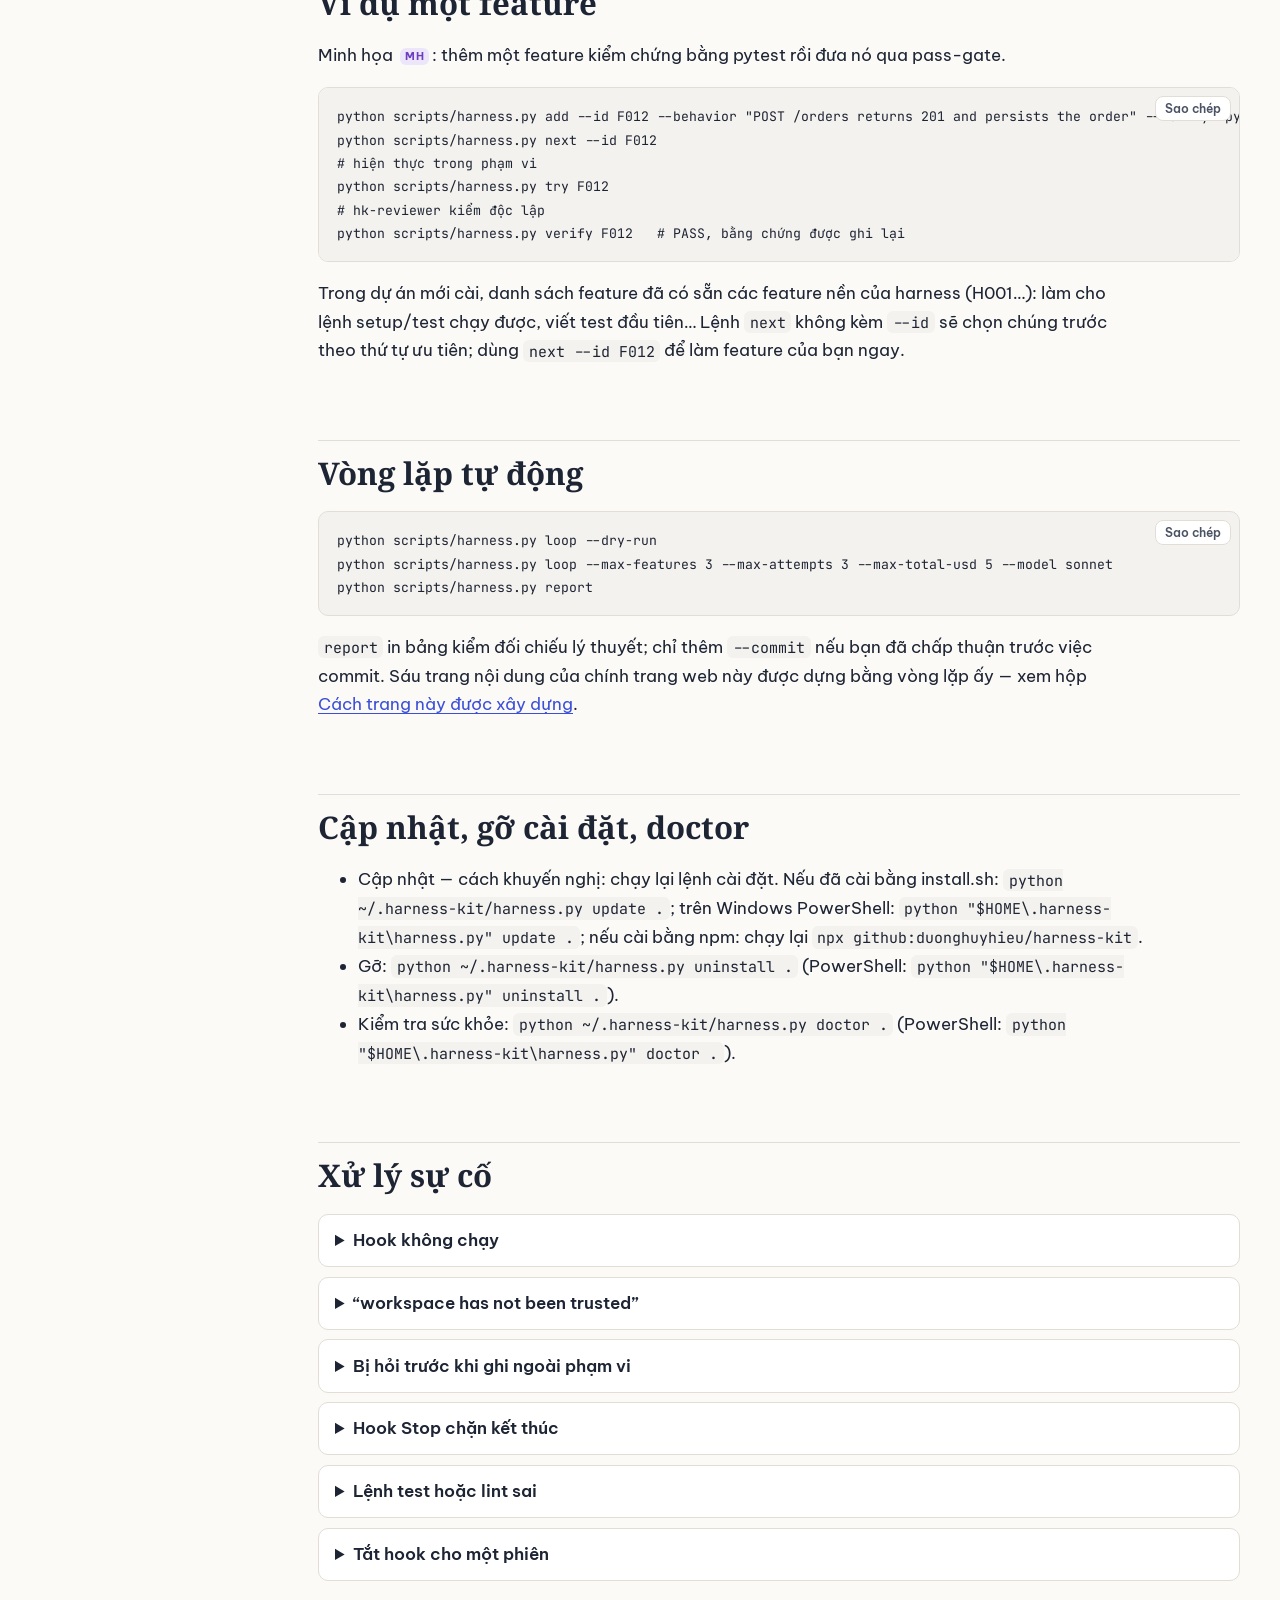
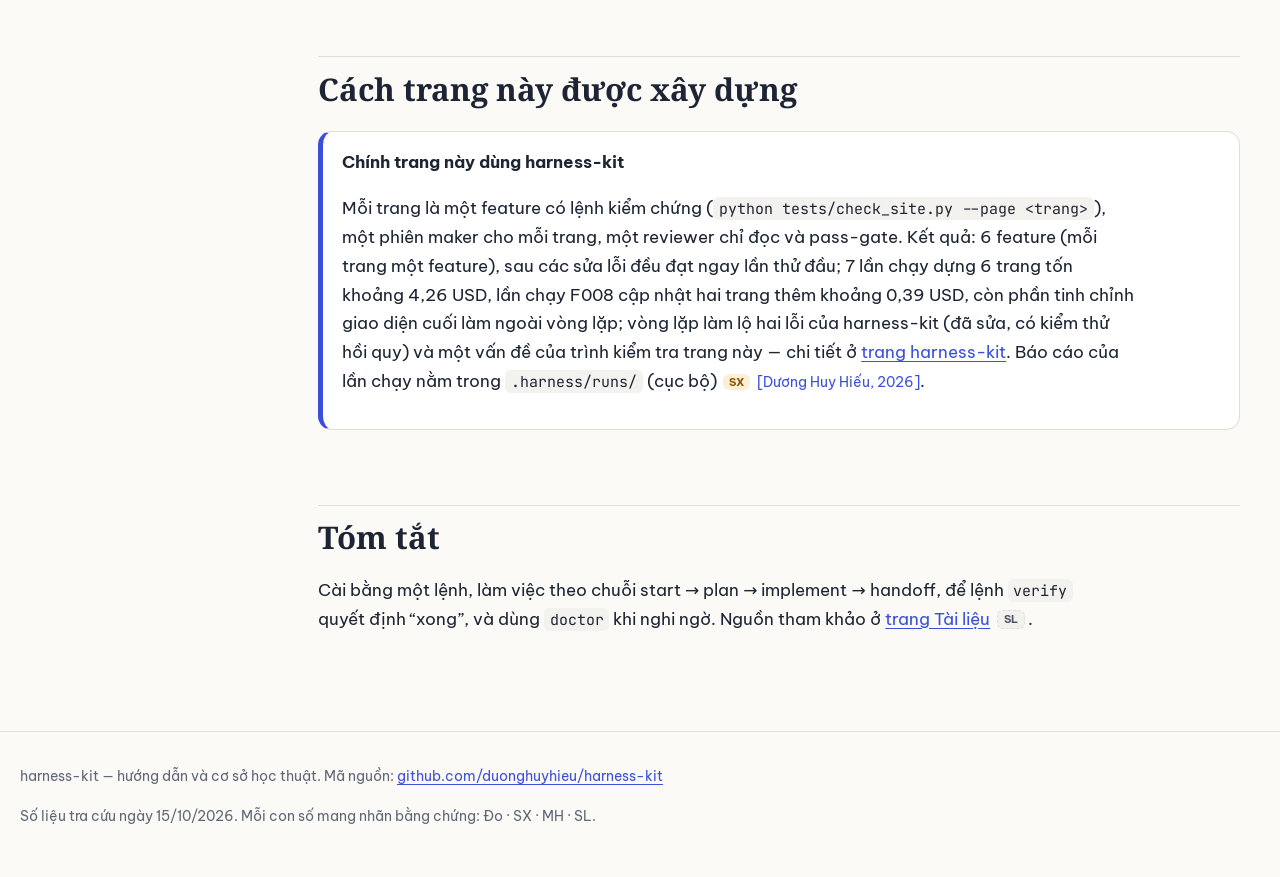
==== commit 6fd6ec31: "content: experiment 2 (multi-session, harness x verification strength) with transcript examples (F01" ====
--- a/guide.html
+++ b/guide.html
@@ -79,7 +79,7 @@
       <div data-component="terminal" role="region" aria-label="Minh họa terminal">
         <span data-line="prompt">irm https://raw.githubusercontent.com/duonghuyhieu/harness-kit/main/install.ps1 | iex</span>
         <span data-line="out">Downloading harness-kit ...</span>
-        <span data-line="ok">DONE — harness-kit 2.1.2 is installed and active</span>
+        <span data-line="ok">DONE — harness-kit 2.1.3 is installed and active</span>
       </div>
     </section>
 
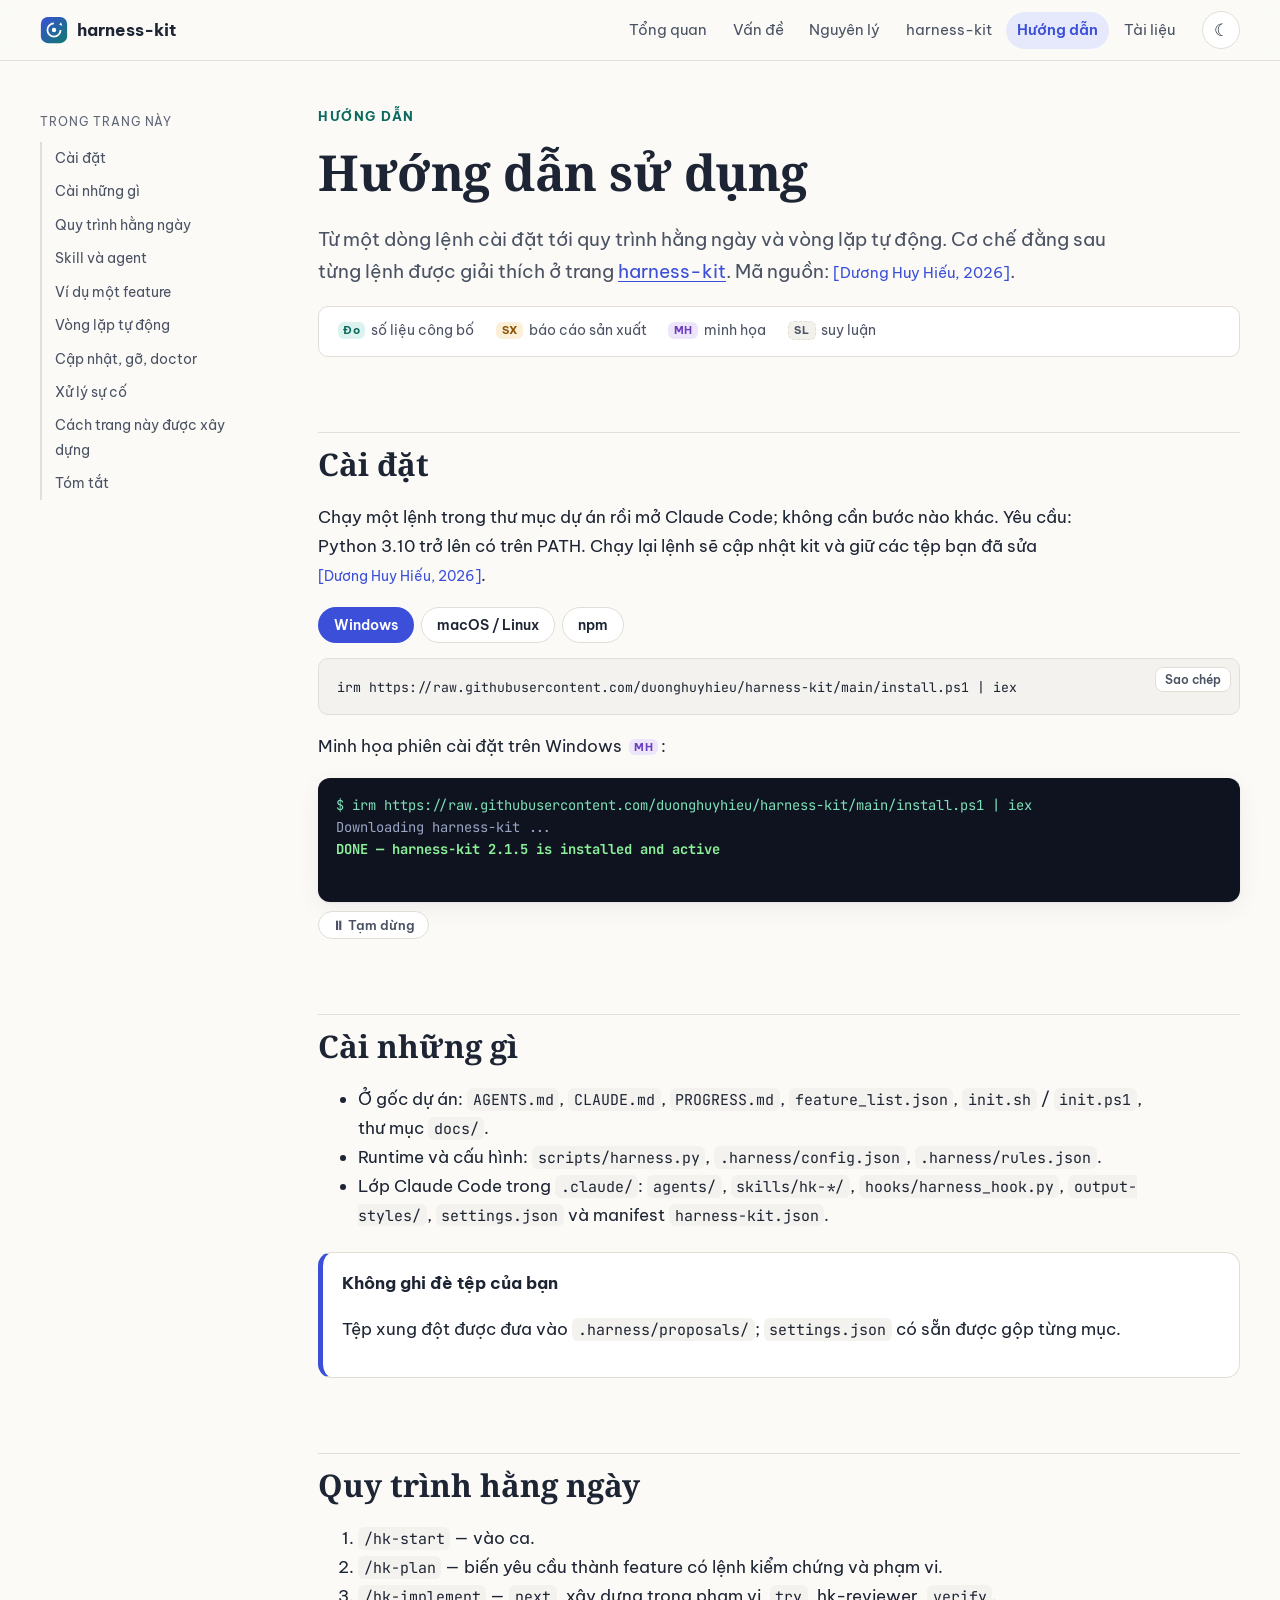
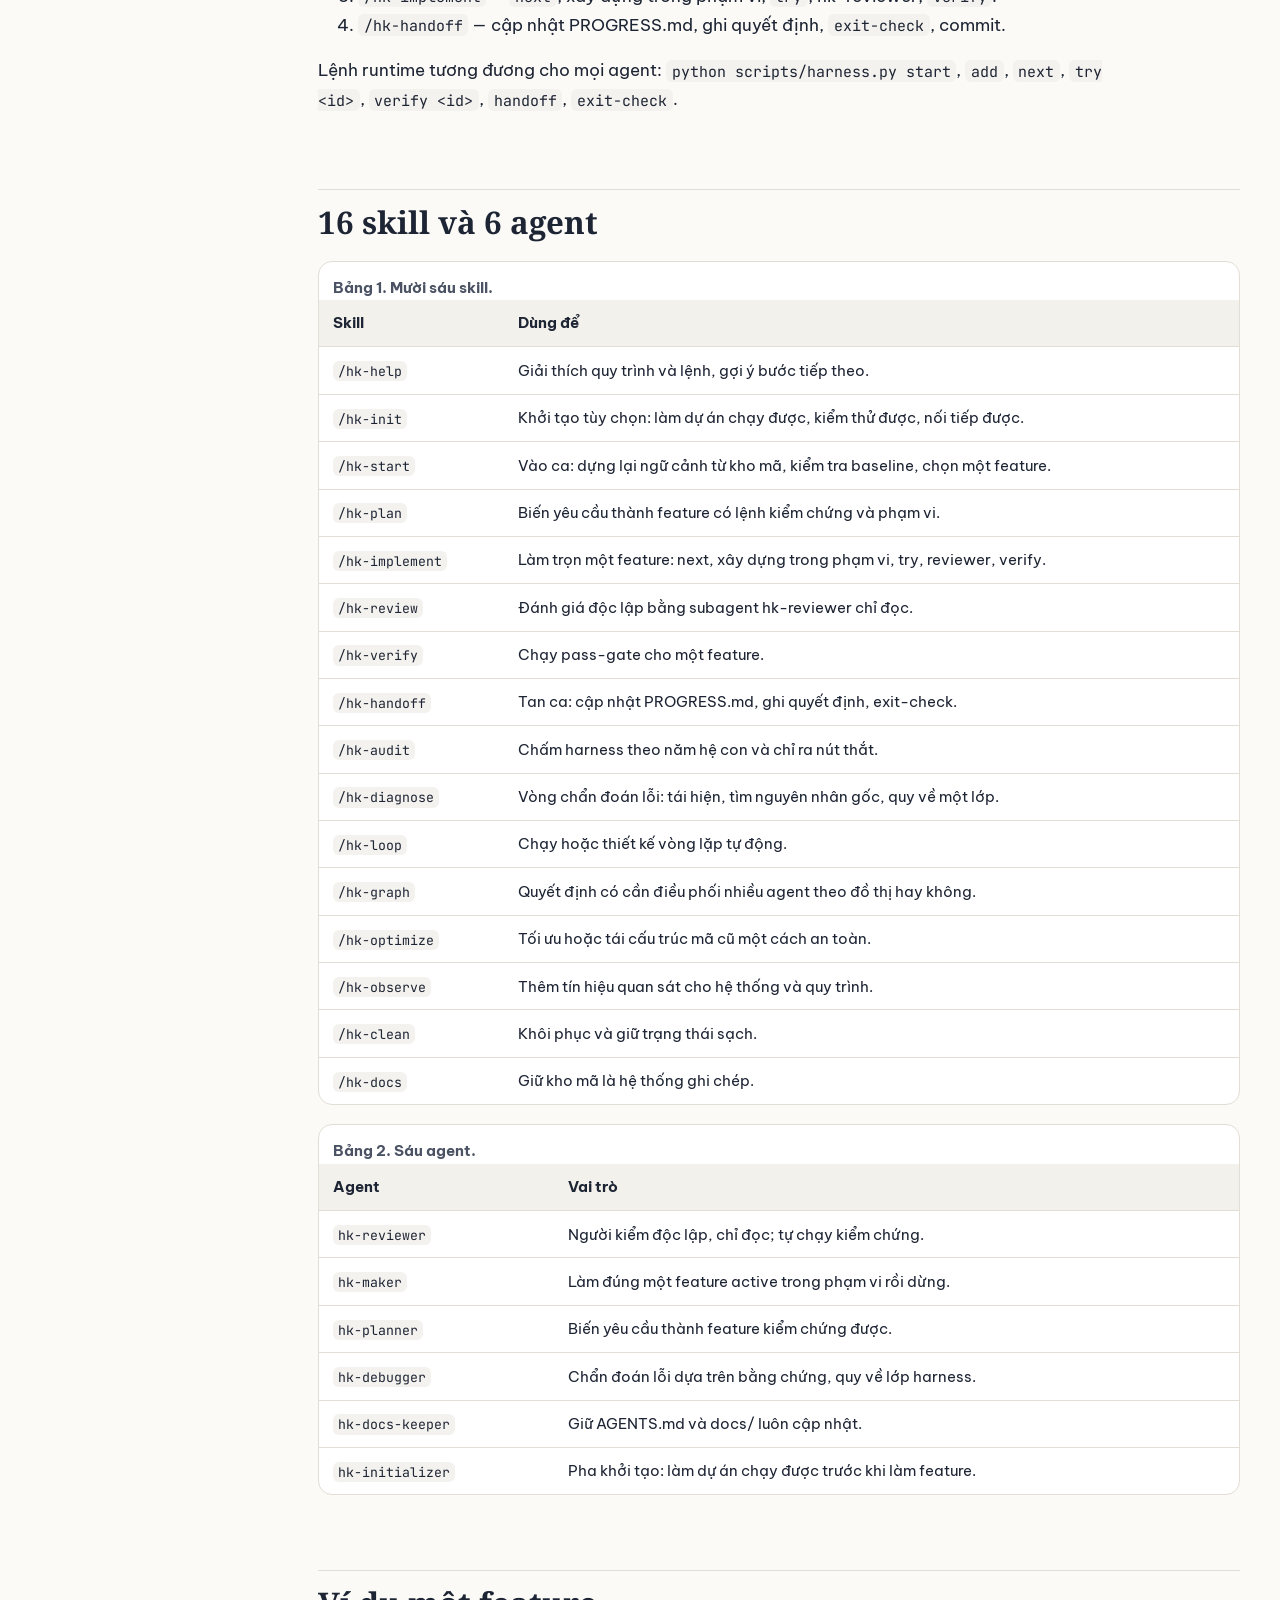
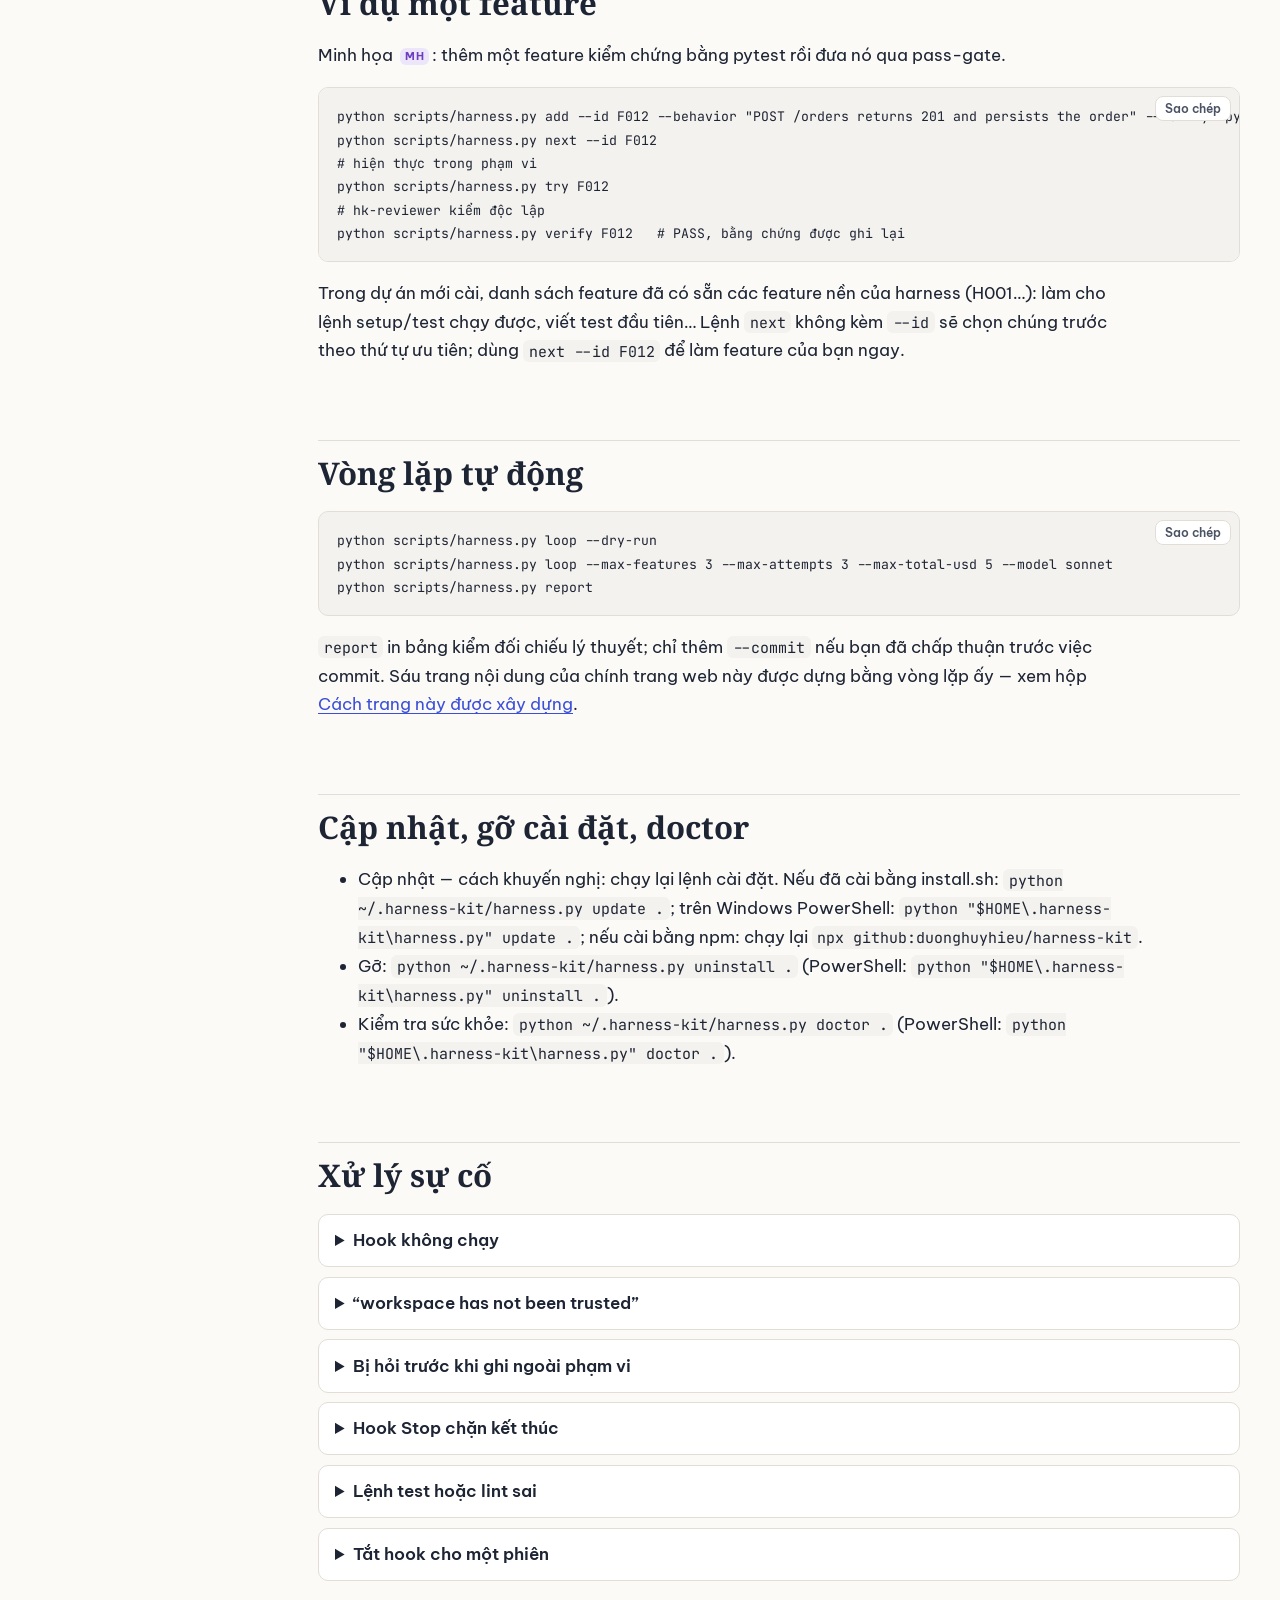
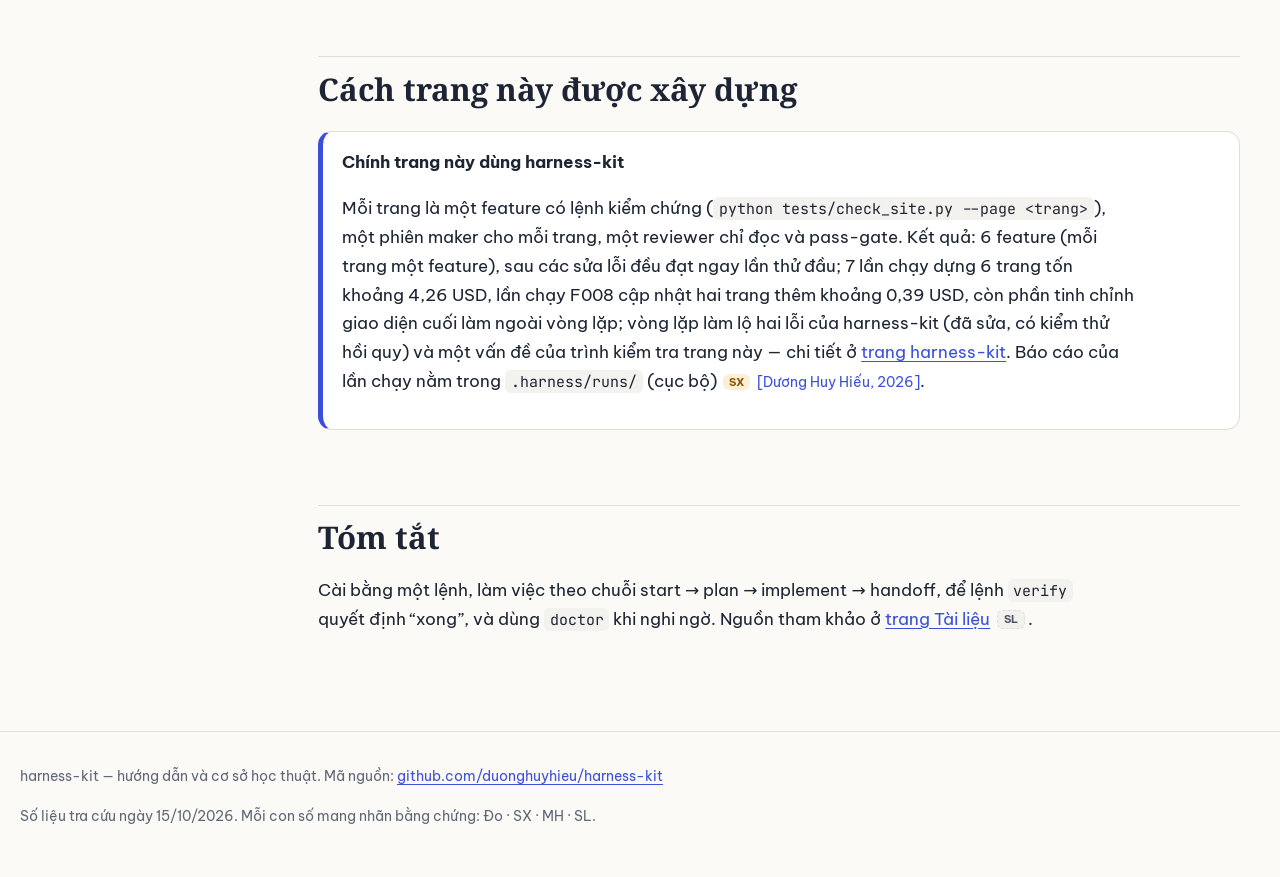
==== commit 5af9c360: "content: experiments 3-4 and a corrected reading — the harness acts through the verification it enfo" ====
--- a/guide.html
+++ b/guide.html
@@ -79,7 +79,7 @@
       <div data-component="terminal" role="region" aria-label="Minh họa terminal">
         <span data-line="prompt">irm https://raw.githubusercontent.com/duonghuyhieu/harness-kit/main/install.ps1 | iex</span>
         <span data-line="out">Downloading harness-kit ...</span>
-        <span data-line="ok">DONE — harness-kit 2.1.3 is installed and active</span>
+        <span data-line="ok">DONE — harness-kit 2.1.5 is installed and active</span>
       </div>
     </section>
 
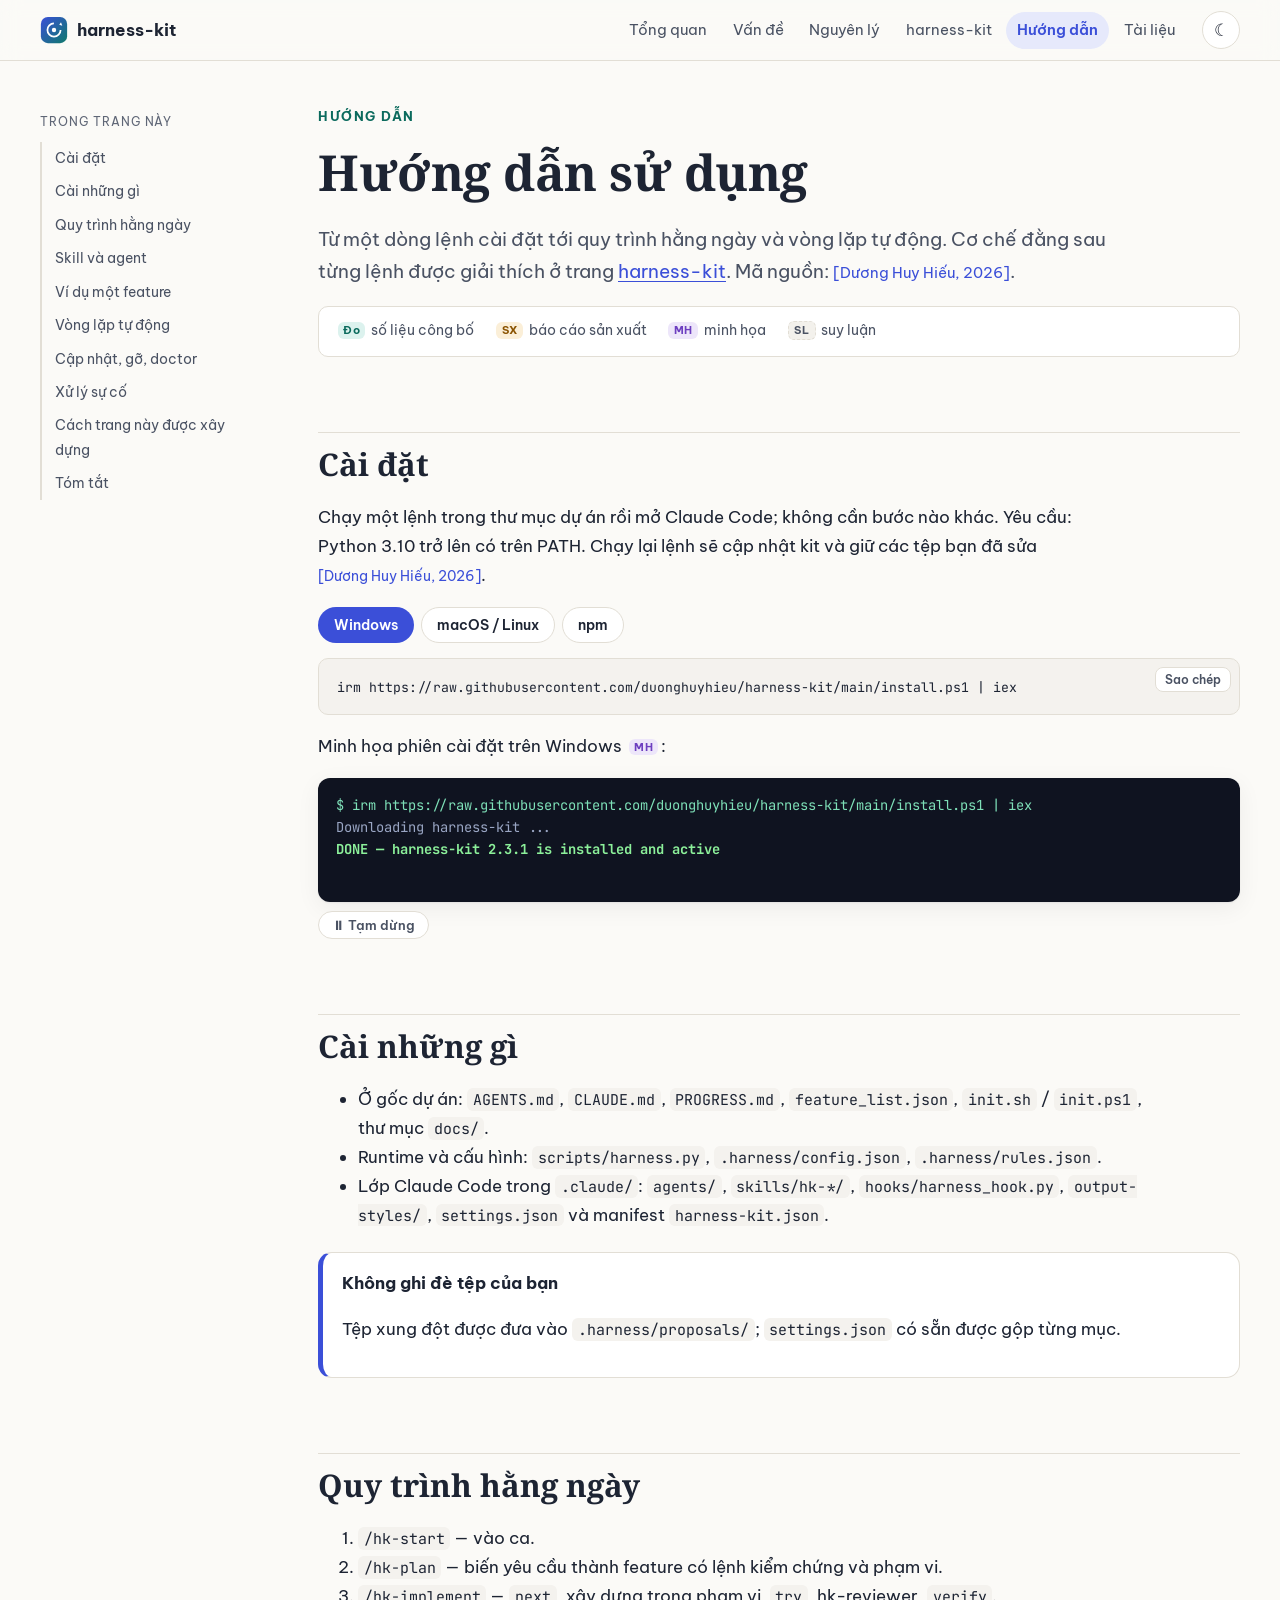
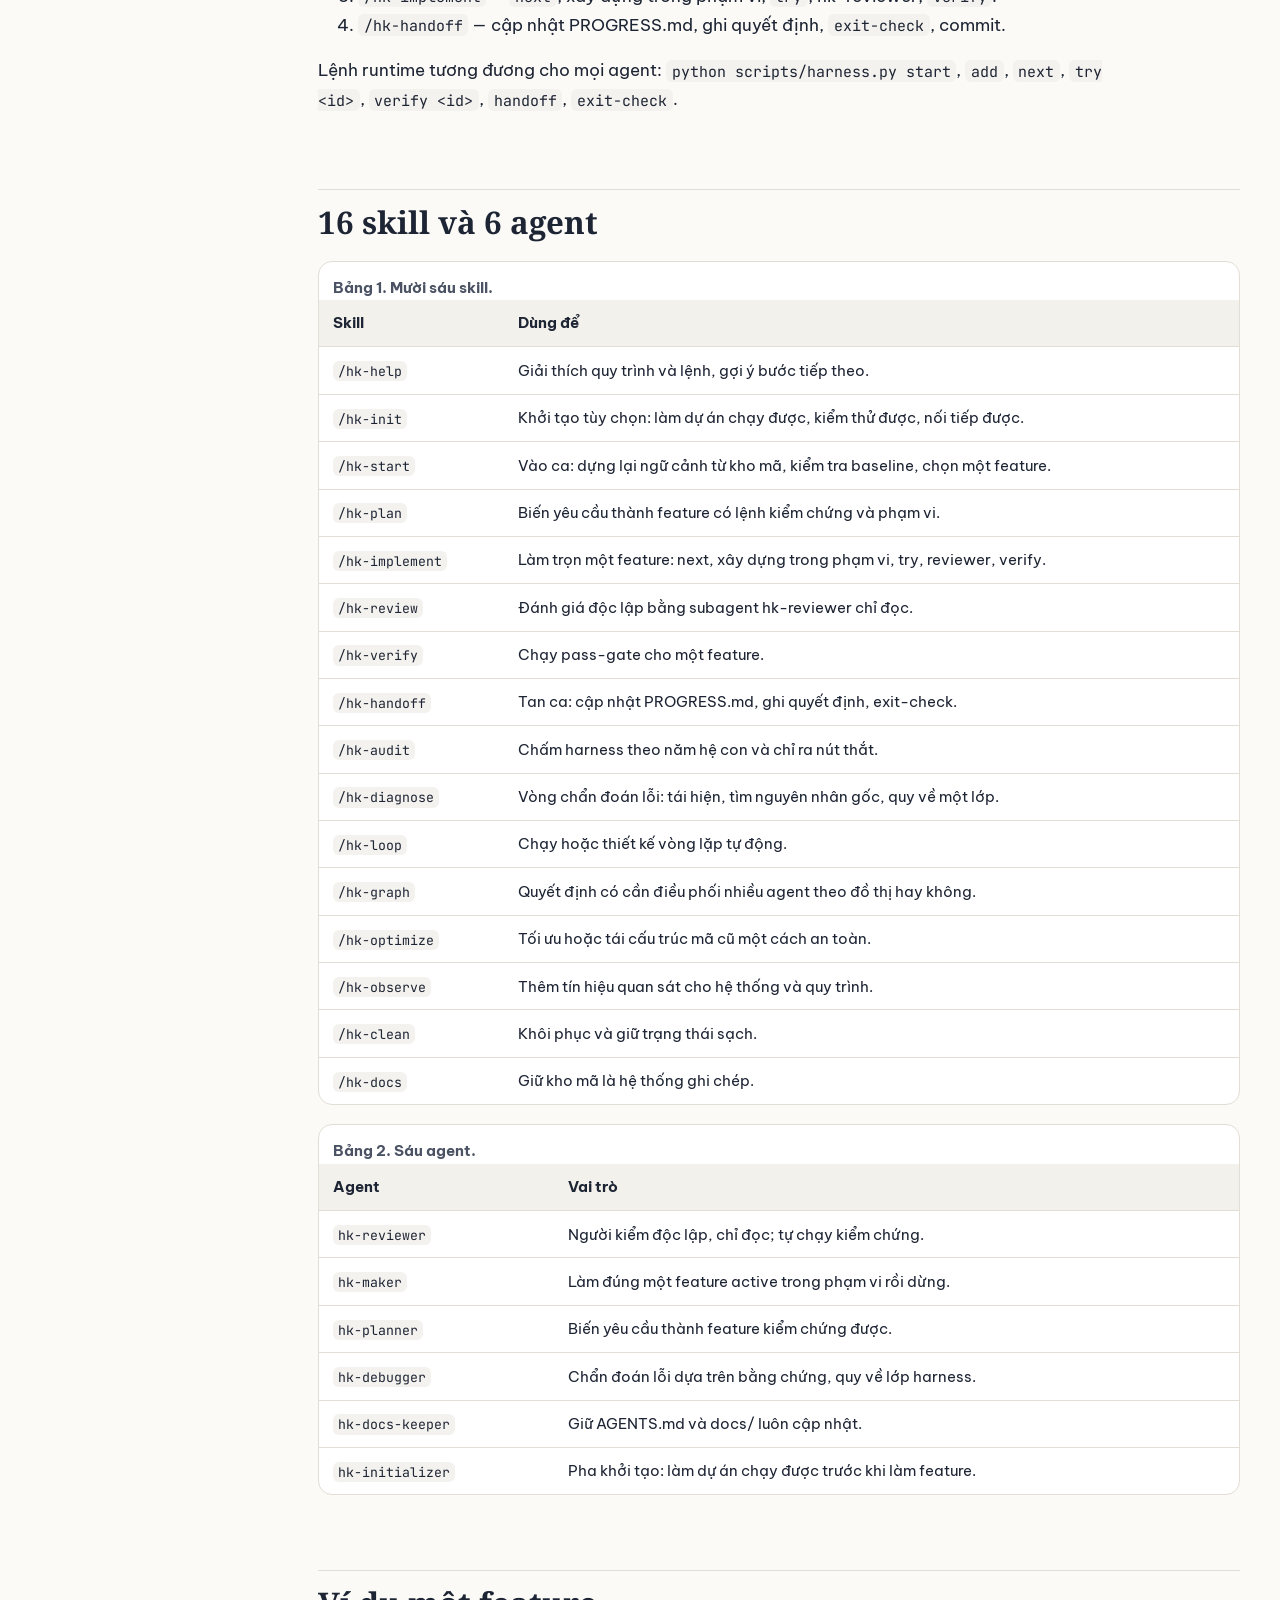
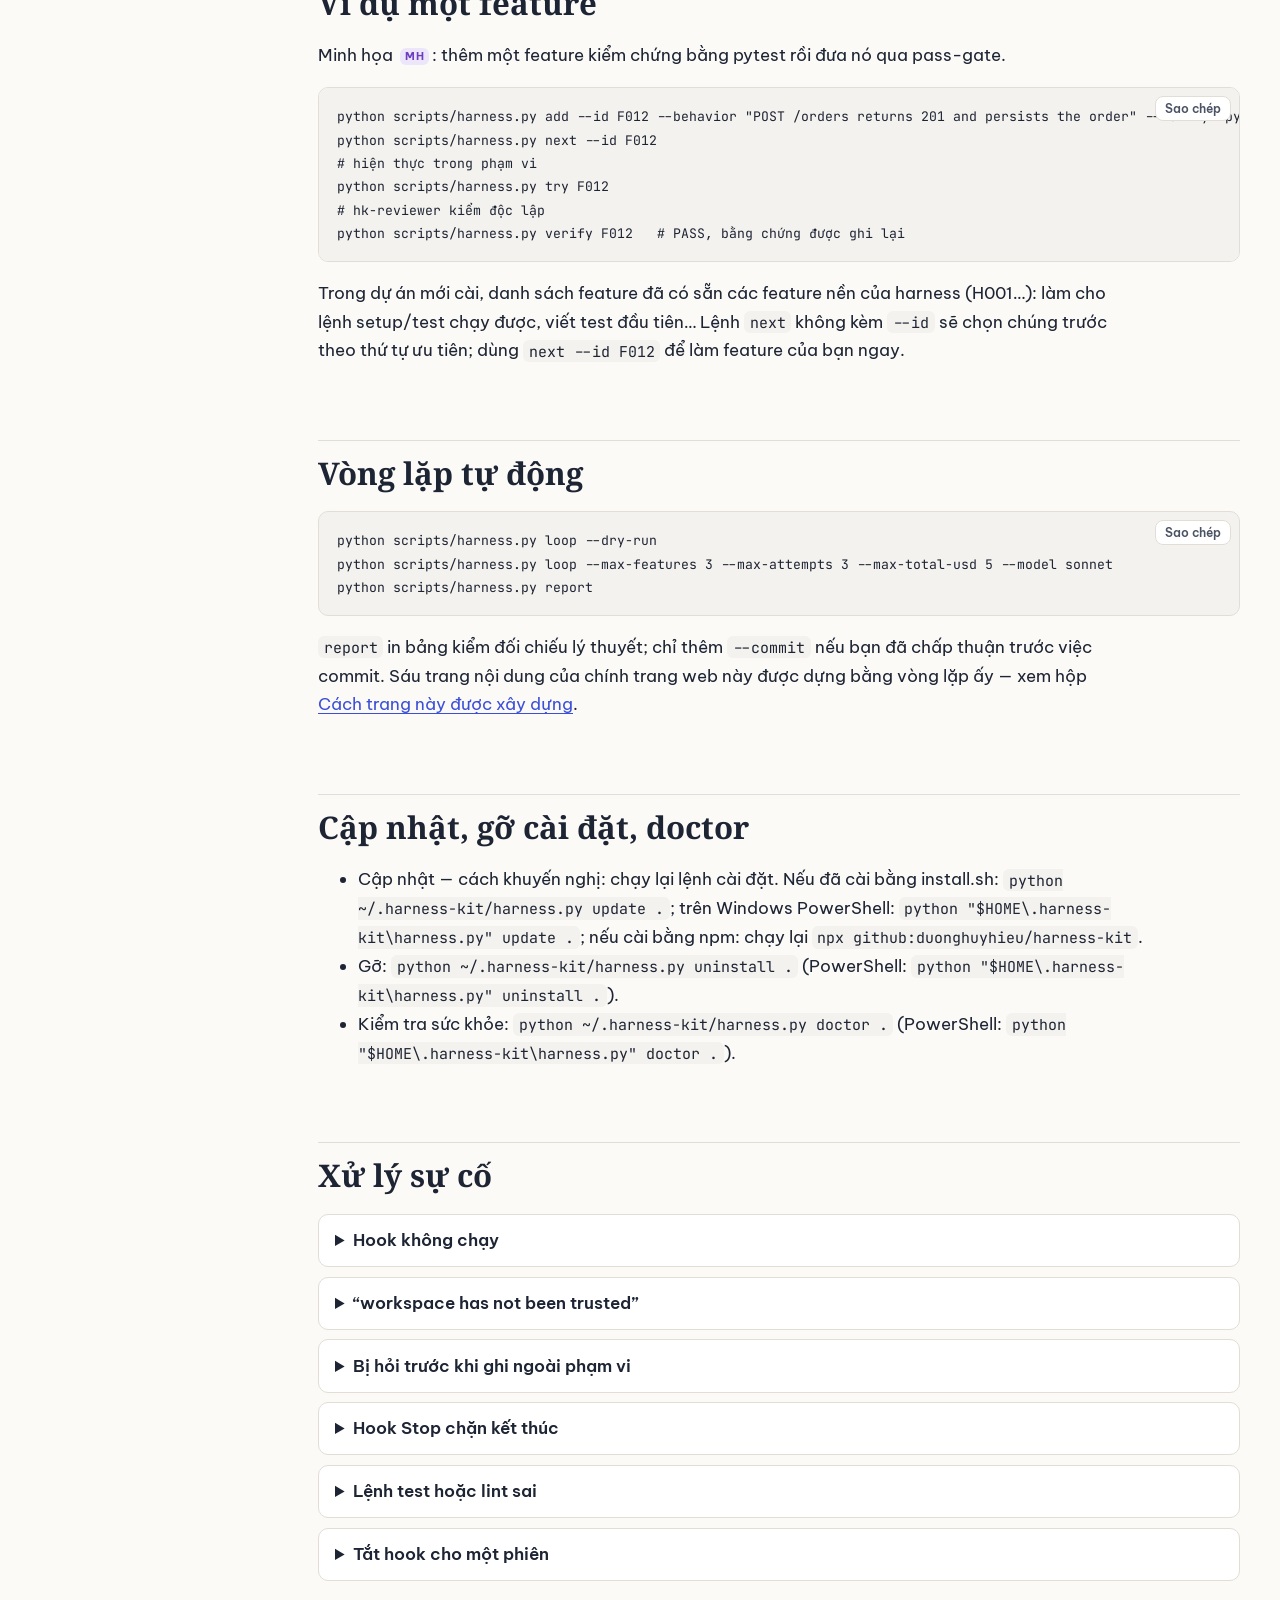
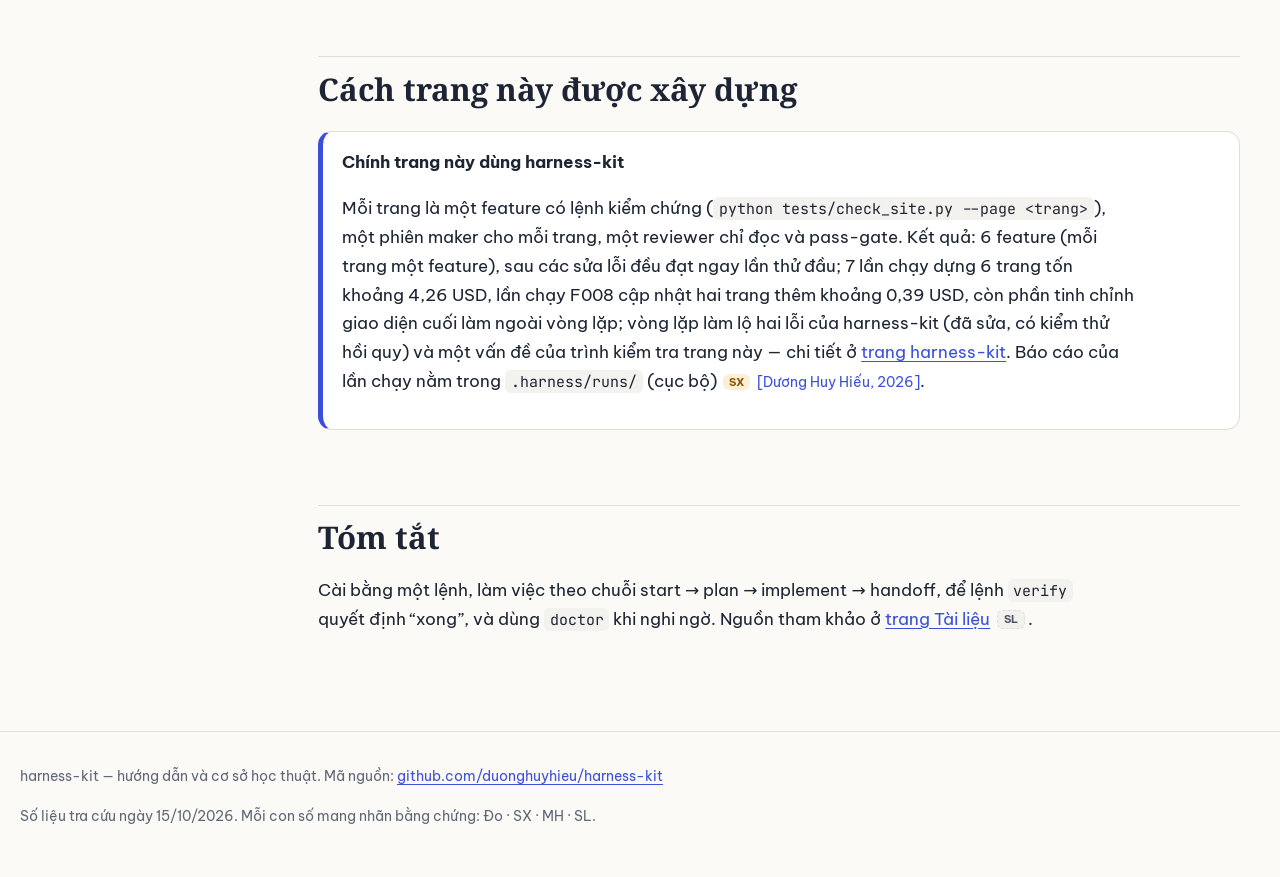
==== commit 16a4b46c: "content: E3a ablation — instructions and context carry the effect; kit 2.3.1 facts (F015) The pre-re" ====
--- a/guide.html
+++ b/guide.html
@@ -79,7 +79,7 @@
       <div data-component="terminal" role="region" aria-label="Minh họa terminal">
         <span data-line="prompt">irm https://raw.githubusercontent.com/duonghuyhieu/harness-kit/main/install.ps1 | iex</span>
         <span data-line="out">Downloading harness-kit ...</span>
-        <span data-line="ok">DONE — harness-kit 2.1.5 is installed and active</span>
+        <span data-line="ok">DONE — harness-kit 2.3.1 is installed and active</span>
       </div>
     </section>
 
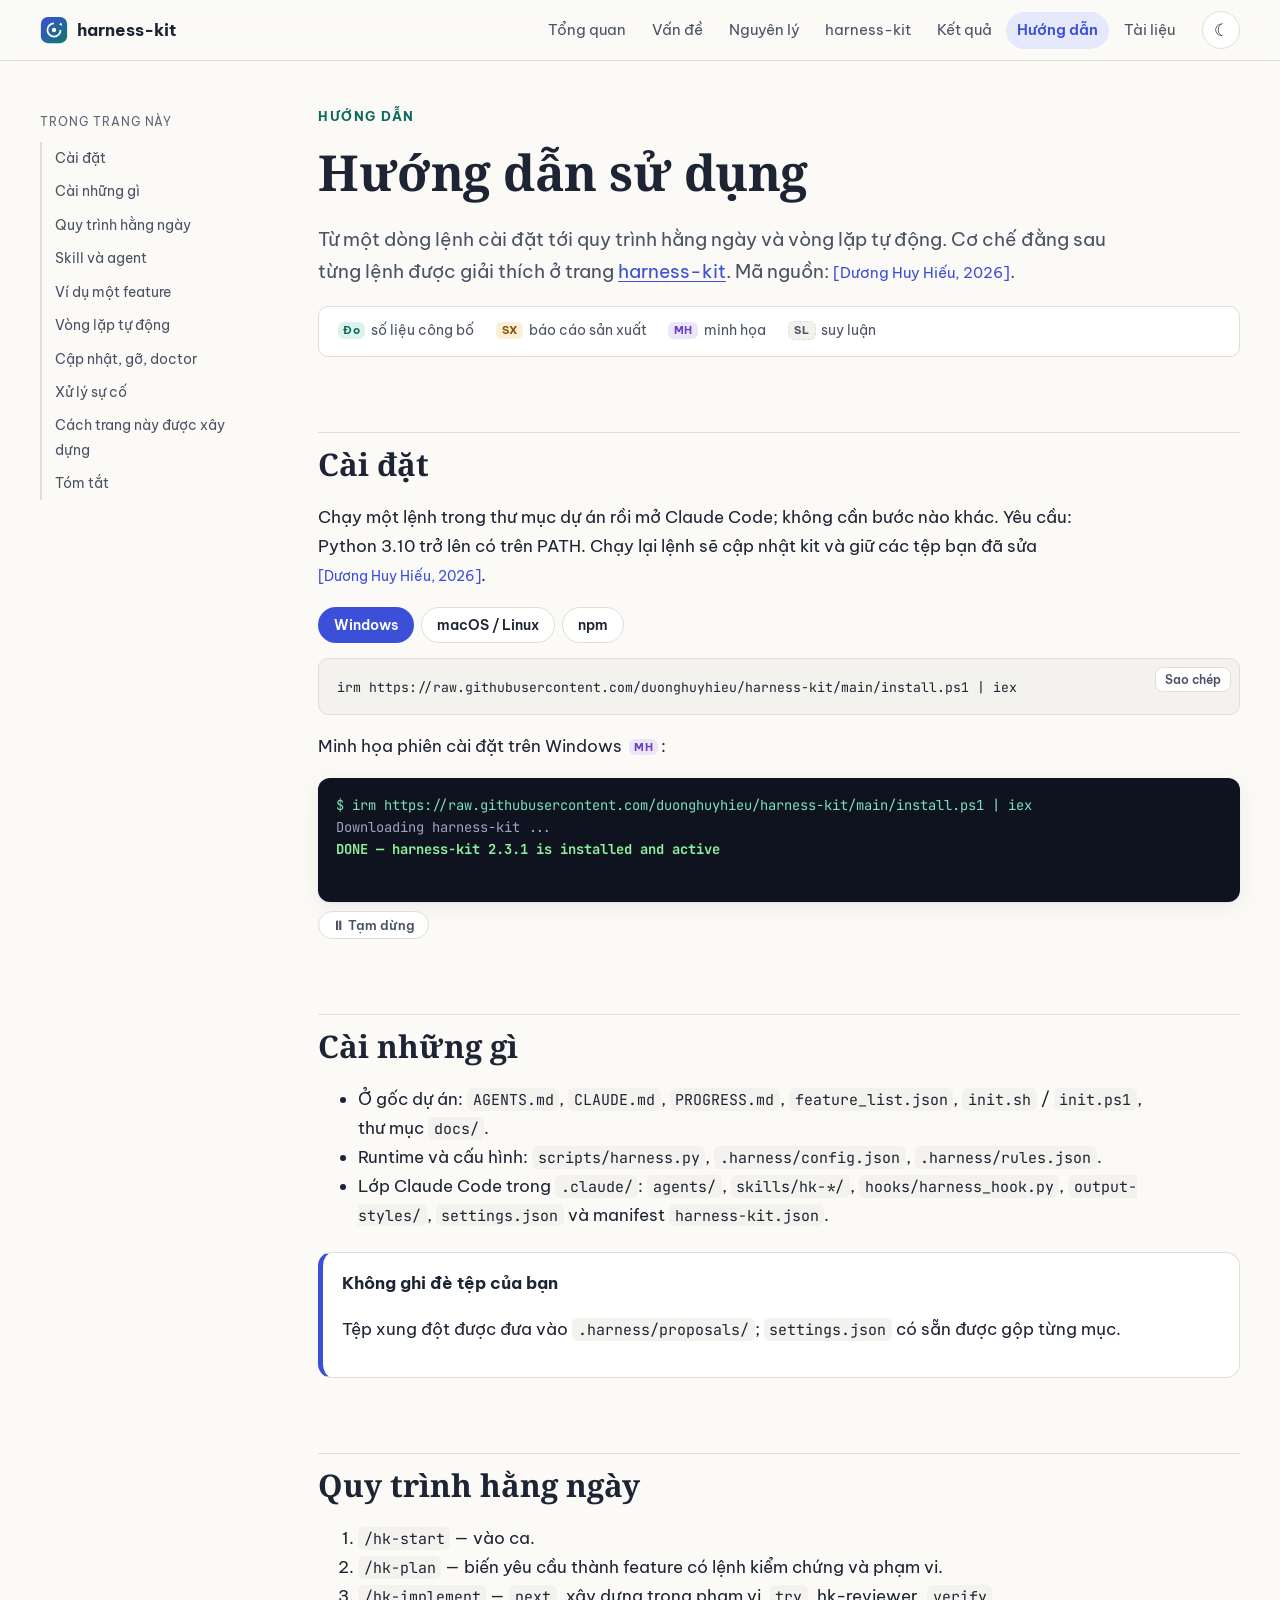
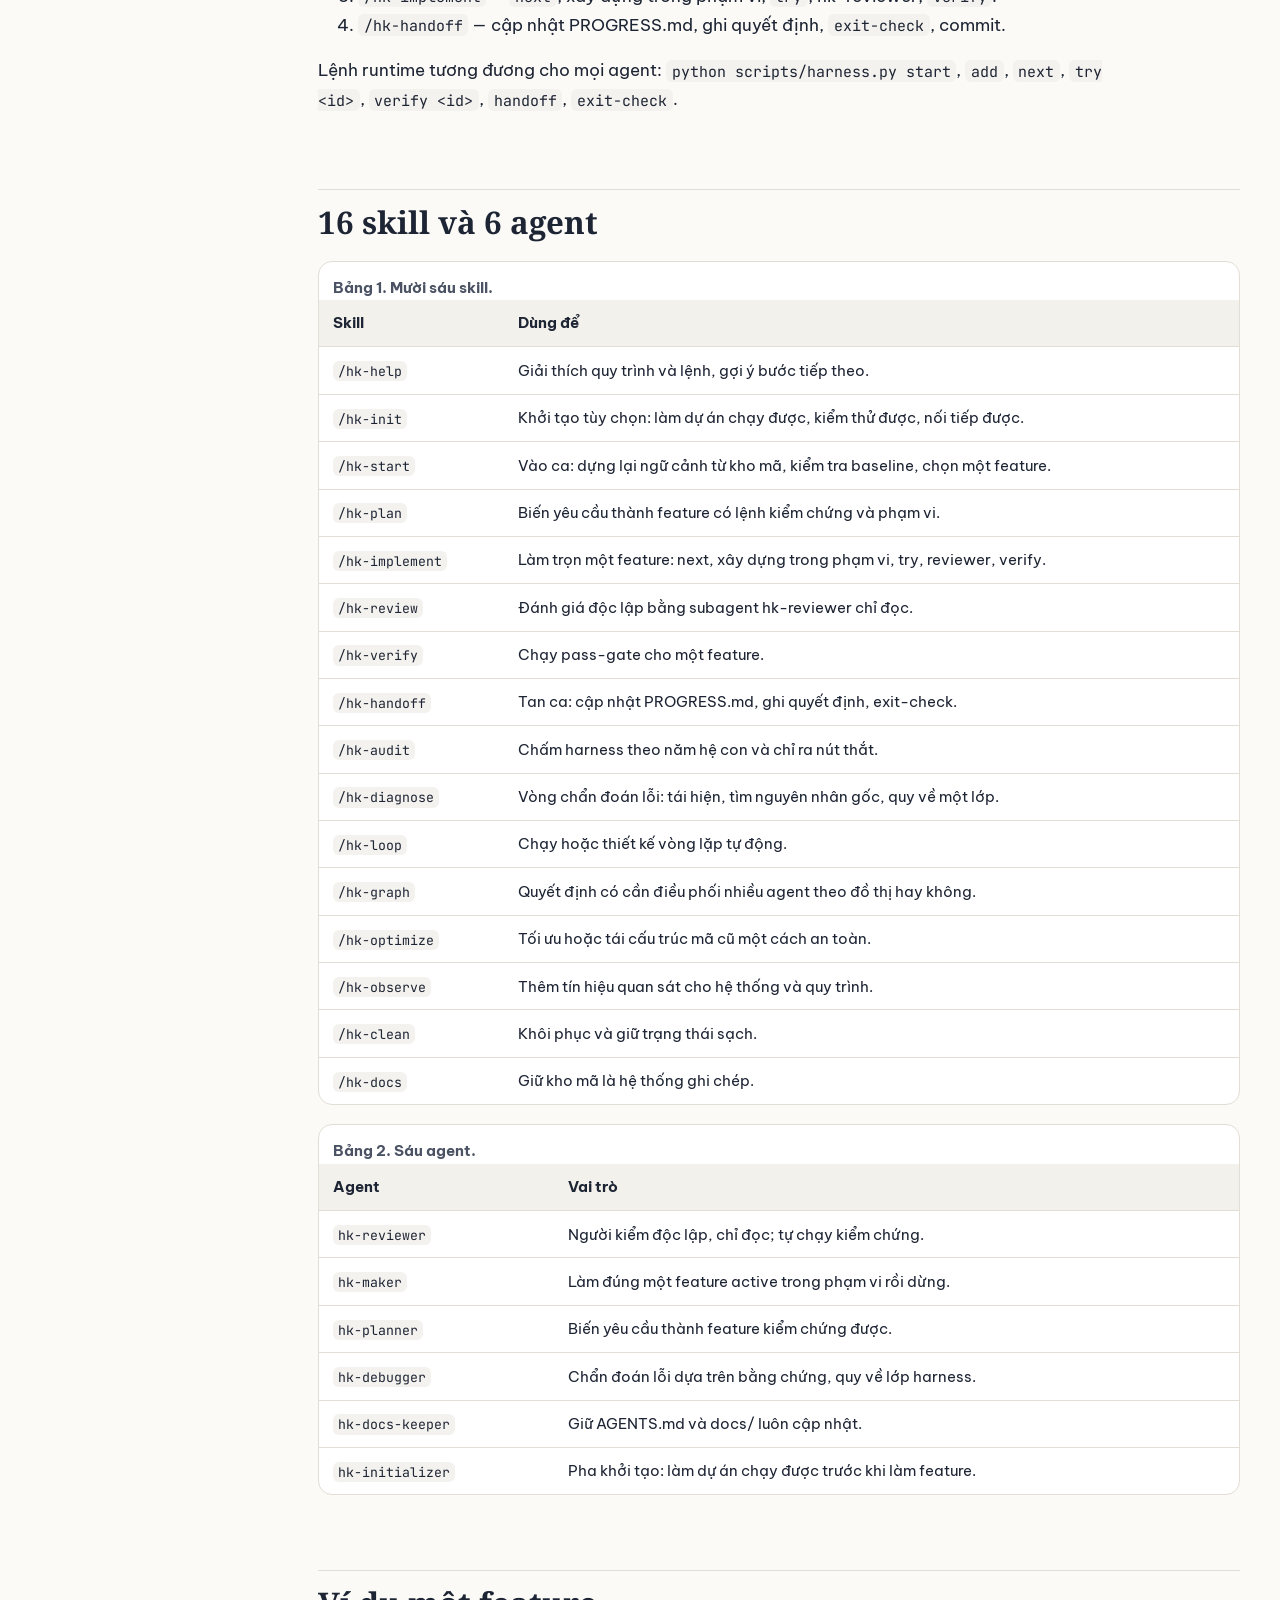
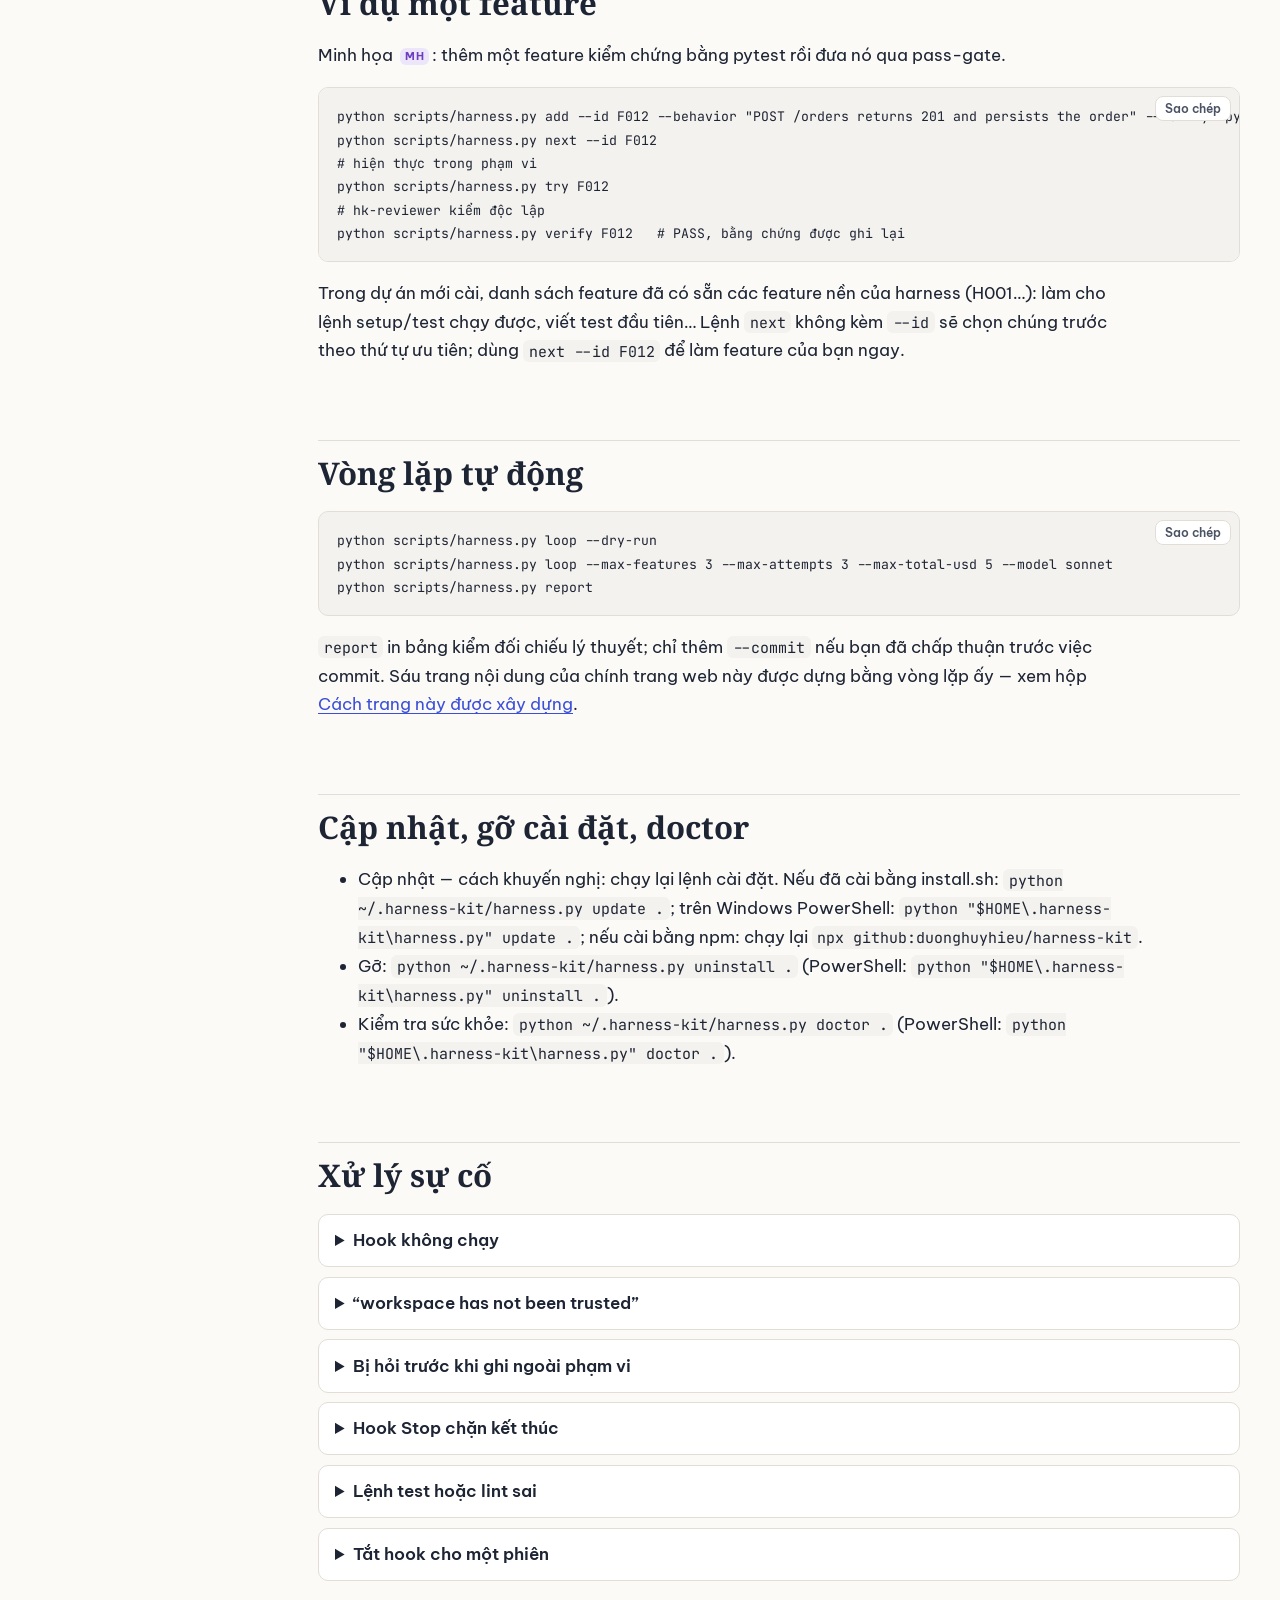
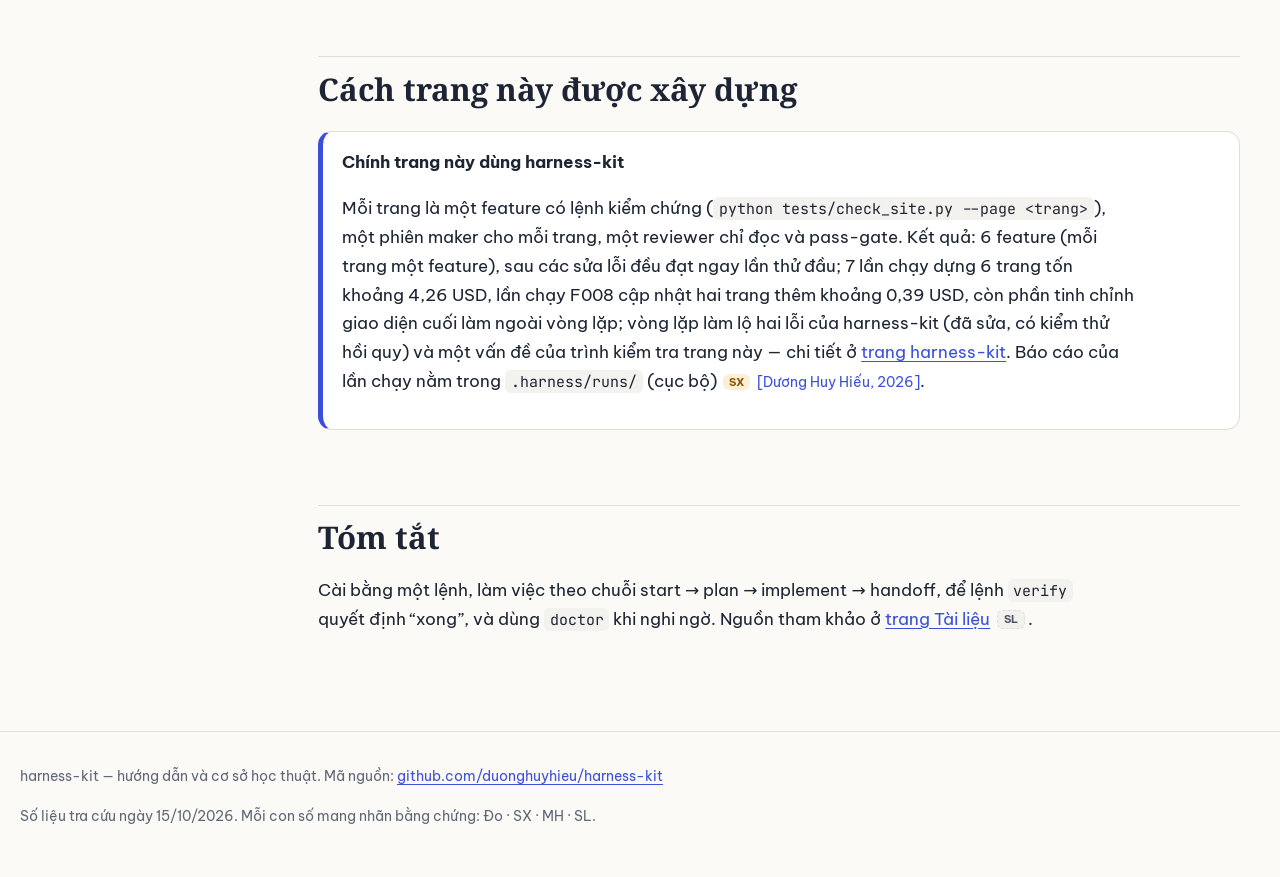
==== commit 2b1d55a3: "site: problem -> solution -> mechanism -> result (F017) - index.html: "Từ vấn đề tới kết quả" with a" ====
--- a/guide.html
+++ b/guide.html
@@ -24,6 +24,7 @@
       <a href="problems.html">Vấn đề</a>
       <a href="principles.html">Nguyên lý</a>
       <a href="harness-kit.html">harness-kit</a>
+      <a href="results.html">Kết quả</a>
       <a href="guide.html" aria-current="page">Hướng dẫn</a>
       <a href="references.html">Tài liệu</a>
     </nav>
--- a/assets/css/style.css
+++ b/assets/css/style.css
@@ -261,3 +261,24 @@
 .player__btn { font: 600 .8rem var(--font-body); border: 1px solid var(--line); background: var(--surface); color: var(--ink-2); border-radius: 999px; padding: .3rem .8rem; cursor: pointer; }
 .player__btn:hover, .player__btn:focus-visible { border-color: var(--accent); color: var(--ink); }
 @media print { .player { display: none; } }
+
+/* problem → solution → mechanism → result */
+.problem-card__chain { display: grid; grid-template-columns: minmax(0, 1fr) minmax(0, 1fr); gap: 1rem; margin-top: 1rem; }
+@media (max-width: 900px) { .problem-card__chain { grid-template-columns: minmax(0, 1fr); } }
+.problem-card__chain > div { background: var(--surface-2); border-radius: 10px; padding: .8rem .95rem; font-size: .95rem; }
+.problem-card__chain h3 { margin: 0 0 .3rem; font: 700 .78rem var(--font-body); text-transform: uppercase; letter-spacing: .07em; color: var(--muted); }
+.problem-card__chain p { margin: 0; }
+.problem-card__kit { border-left: 3px solid var(--accent); }
+.problem-card__result { border-left: 3px solid var(--violet); }
+.flow { display: grid; grid-template-columns: repeat(4, minmax(0, 1fr)); gap: .8rem; margin: 1.2rem 0; counter-reset: flow; }
+@media (max-width: 760px) { .flow { grid-template-columns: minmax(0, 1fr); } }
+.flow__step { background: var(--surface); border: 1px solid var(--line); border-top: 4px solid var(--accent); border-radius: var(--radius); padding: .9rem 1rem; color: inherit; text-decoration: none; }
+.flow__step:nth-child(1) { border-top-color: var(--red); }
+.flow__step:nth-child(2) { border-top-color: var(--teal); }
+.flow__step:nth-child(3) { border-top-color: var(--accent); }
+.flow__step:nth-child(4) { border-top-color: var(--violet); }
+.flow__step b { display: block; font-size: 1.02rem; margin-bottom: .25rem; }
+.flow__step small { color: var(--muted); }
+.flow__step:hover { box-shadow: var(--shadow); }
+.matrix td { vertical-align: top; font-size: .93rem; }
+.matrix td:first-child { font-weight: 600; }
